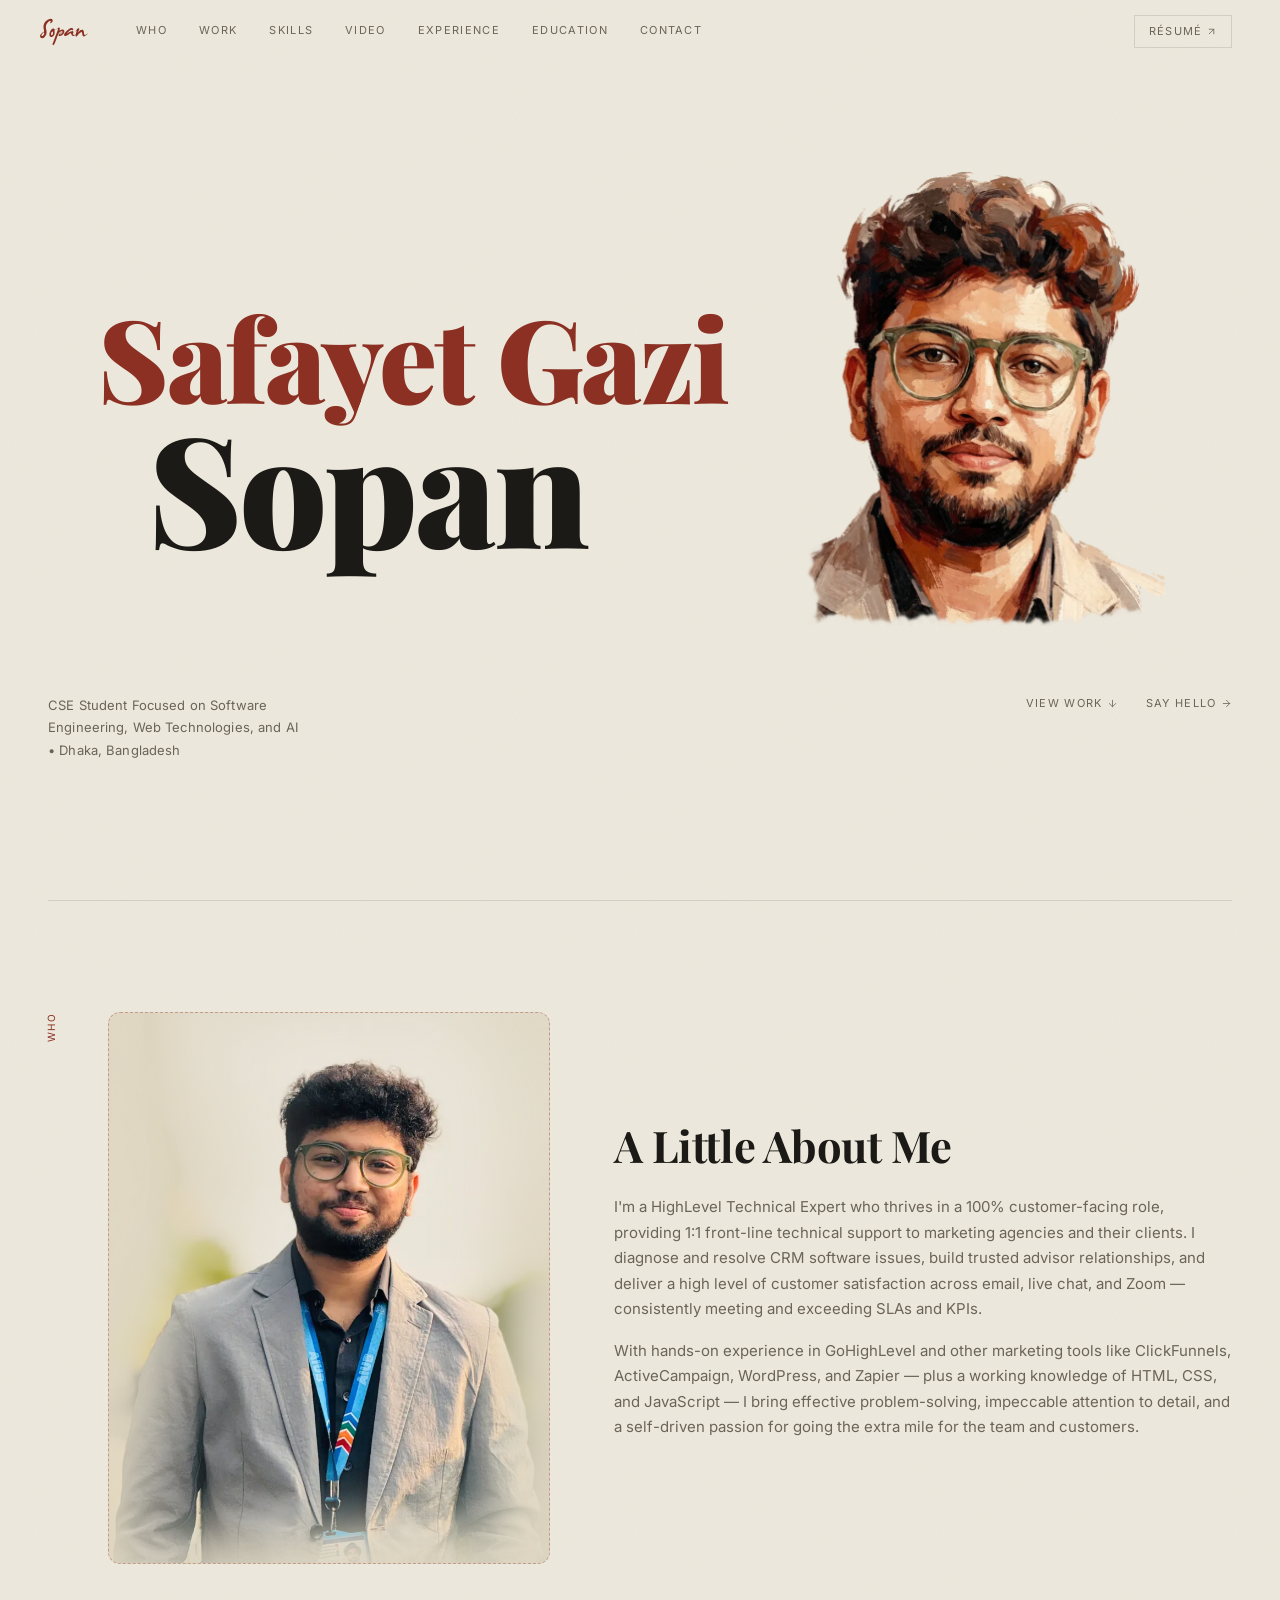
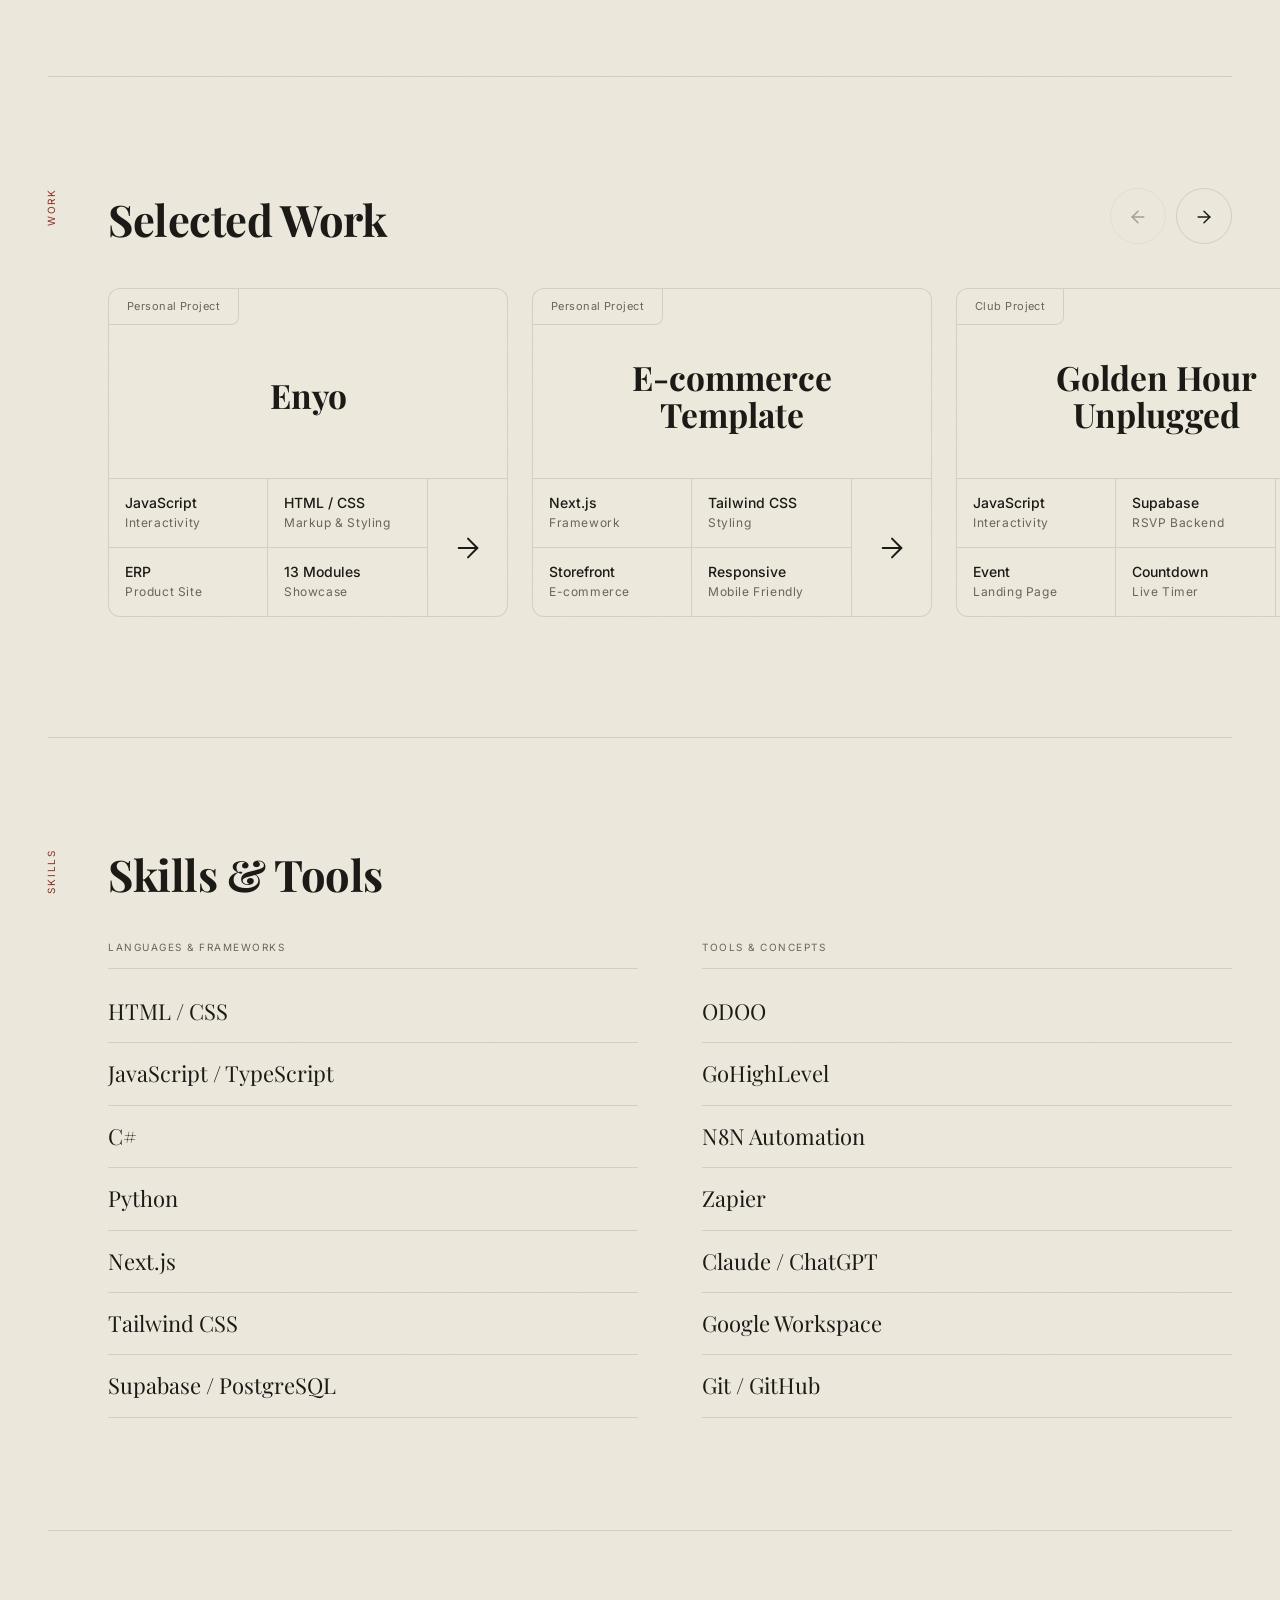
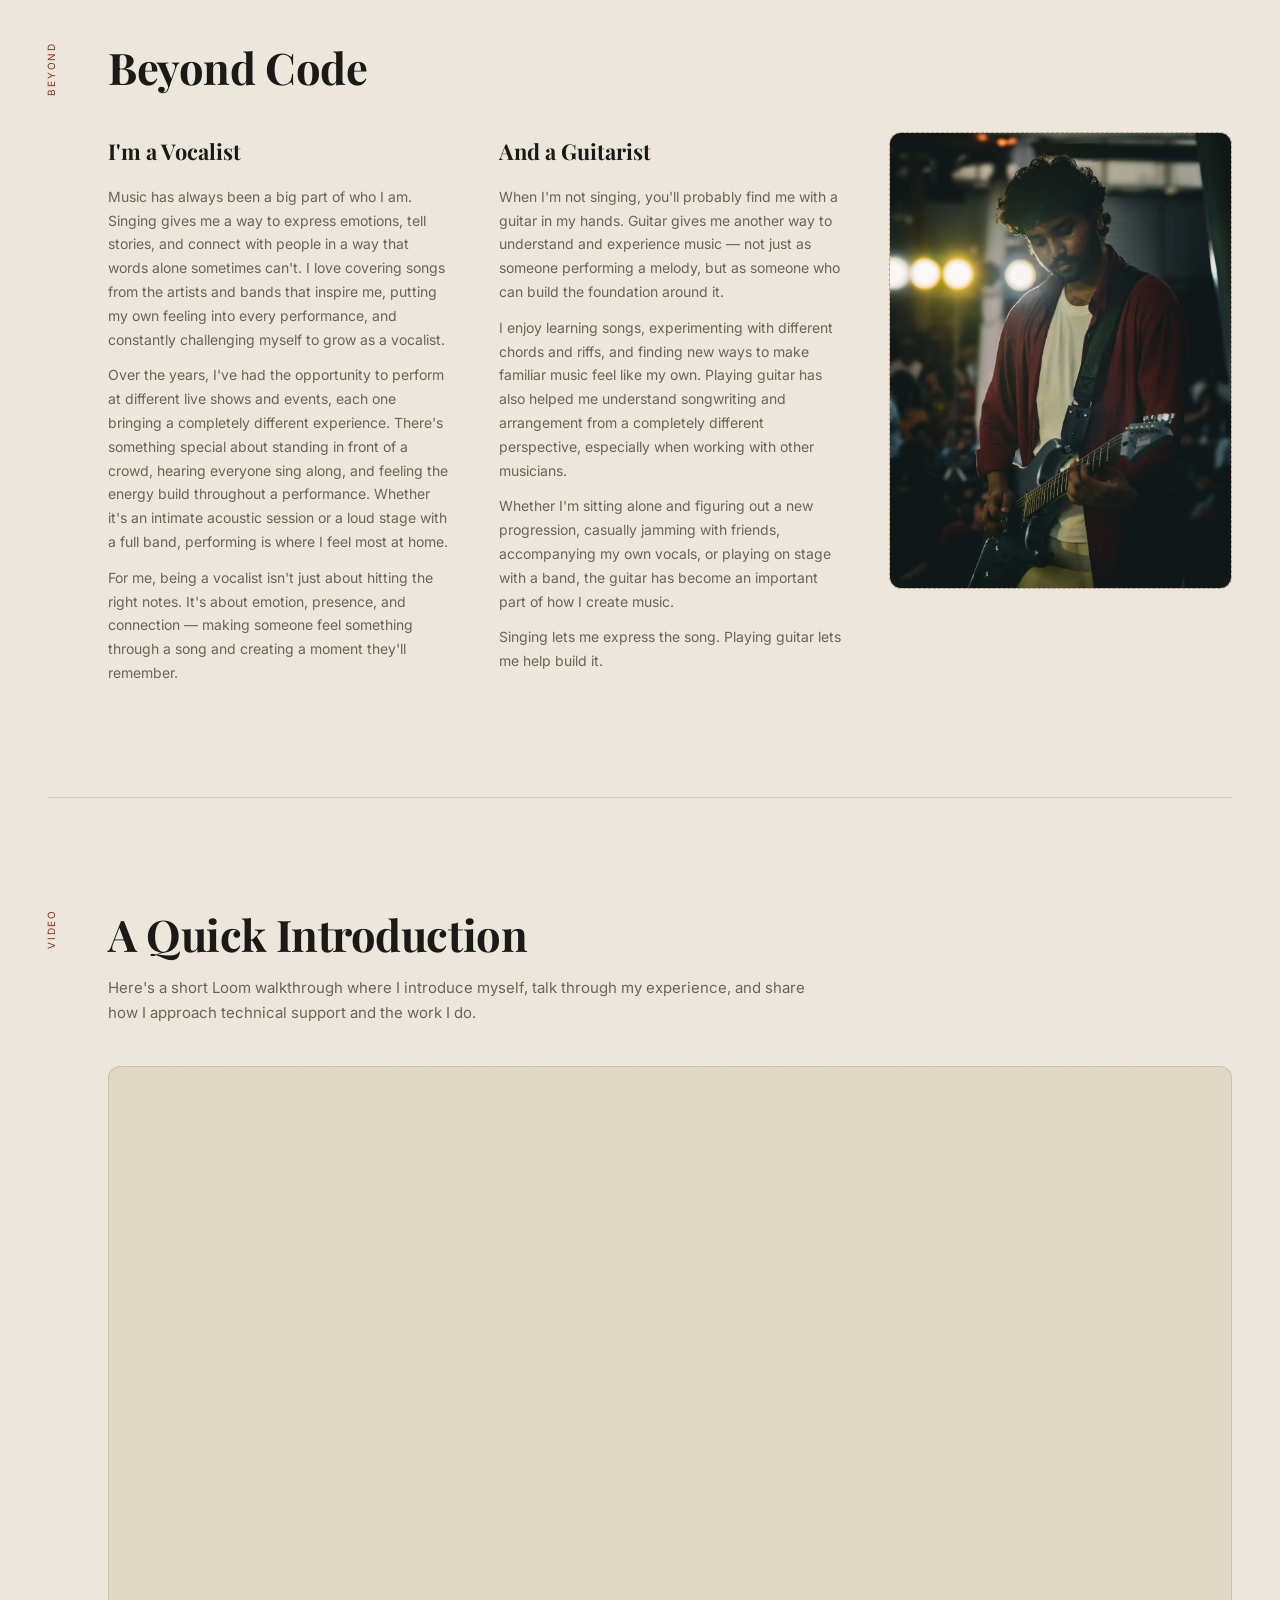
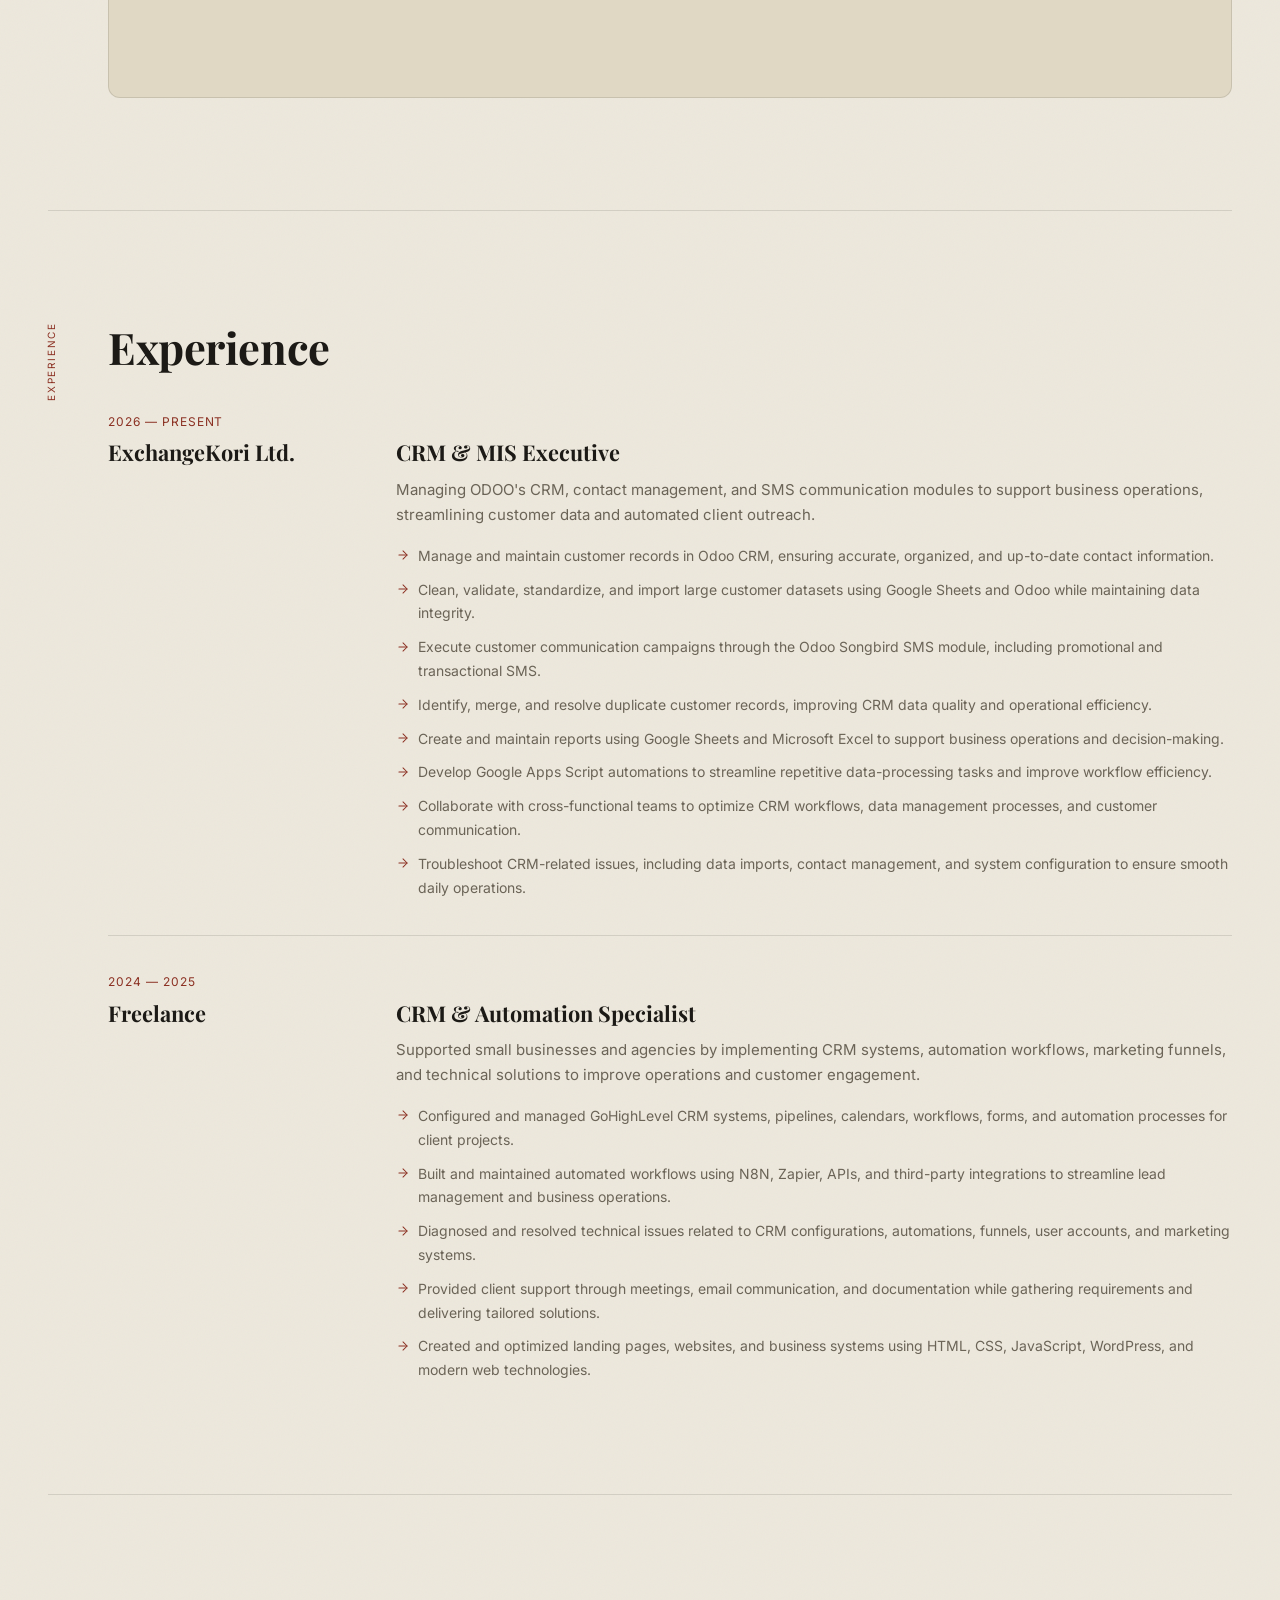
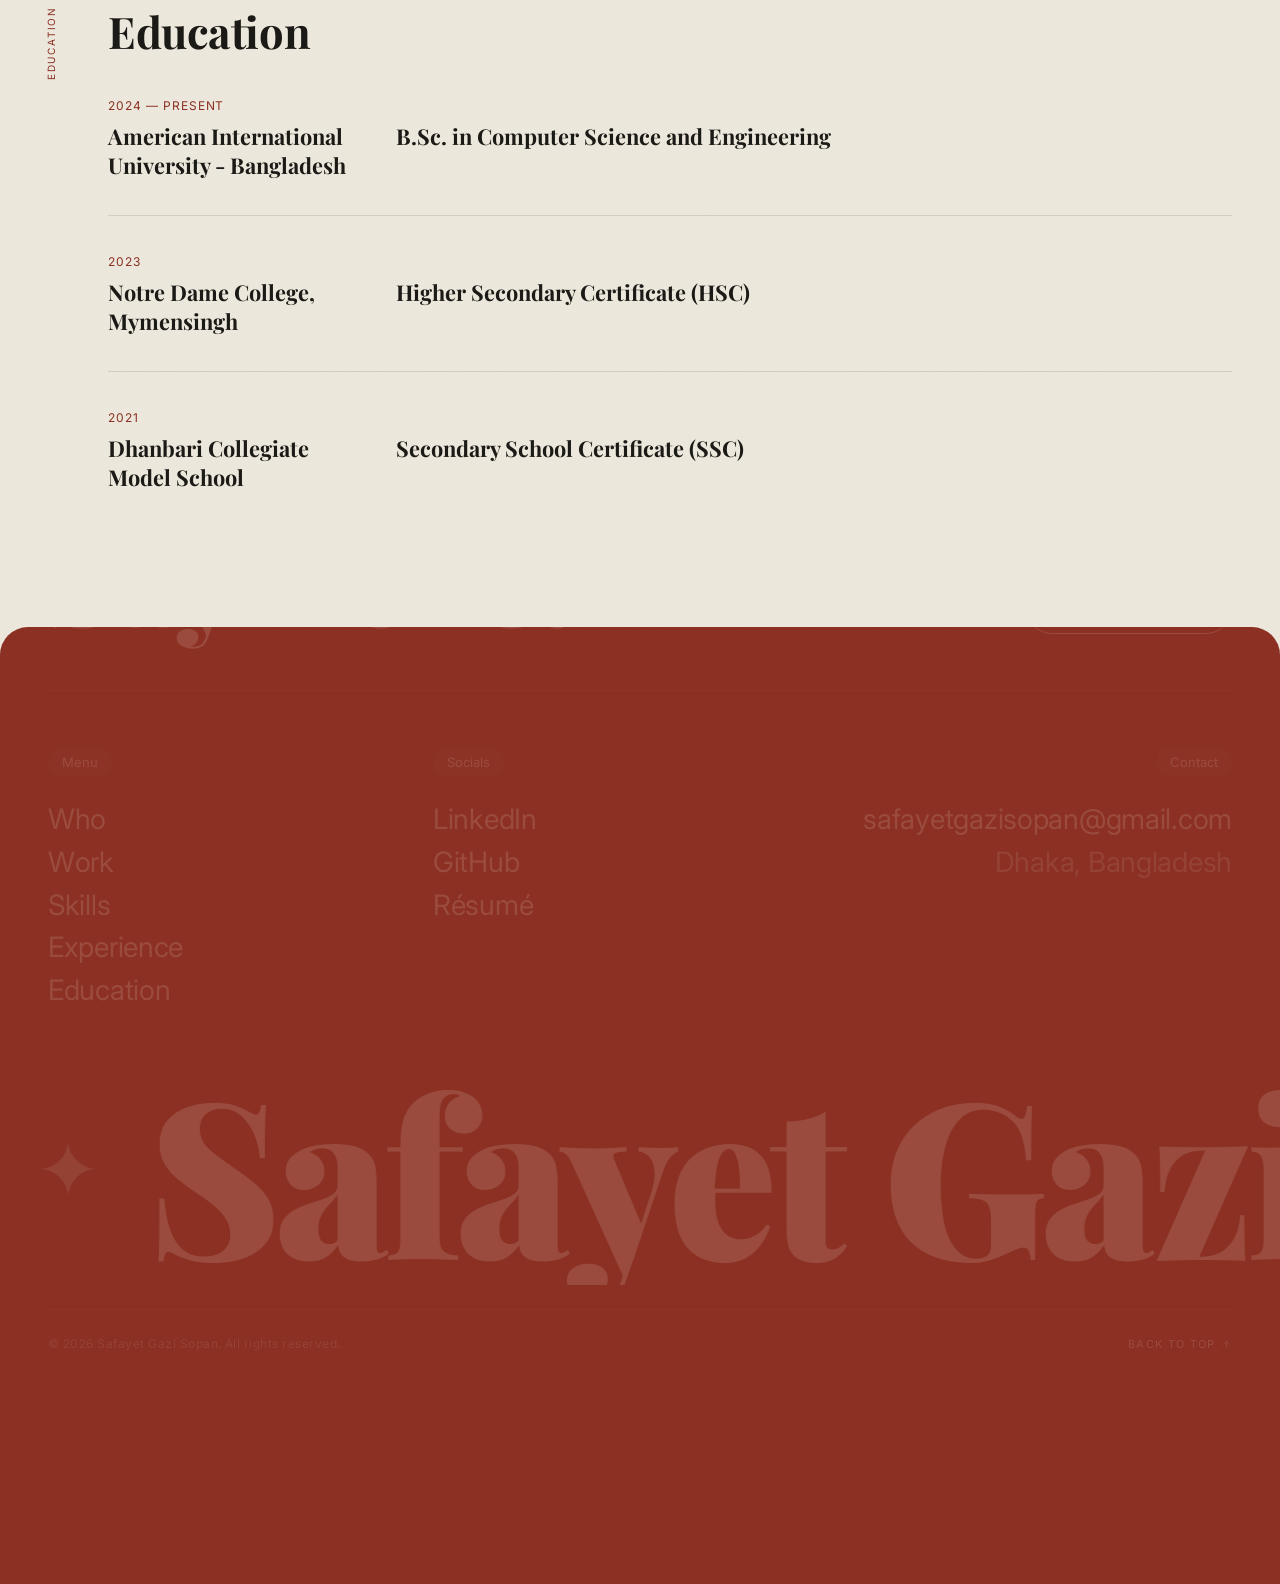
==== index.html @ d8970150 "Hide nav over the footer; replace arrow characters with icons - Slide the top nav away once the cont" ====
<!DOCTYPE html>
<html lang="en">
<head>
  <meta charset="UTF-8" />
  <meta name="viewport" content="width=device-width, initial-scale=1.0" />
  <title>Safayet Gazi Sopan — CSE Student Focused on Software Engineering, Web Technologies, and AI</title>
  <link rel="icon" type="image/svg+xml" href="./assets/sopanLogoTab.svg" />
  <link rel="preconnect" href="https://fonts.googleapis.com" />
  <link rel="preconnect" href="https://fonts.gstatic.com" crossorigin />
  <link href="https://fonts.googleapis.com/css2?family=Playfair+Display:ital,wght@0,400;0,700;0,900;1,400;1,700&family=Inter:wght@300;400;500&display=swap" rel="stylesheet" />
  <link rel="preload" as="image" href="./img/profileMain.webp" fetchpriority="high" />
  <link rel="stylesheet" href="./src/css/style.css" />
</head>
<body>

  <div class="loader" id="loader">
    <div class="loader__inner">
      <div class="loader__track">
        <div class="loader__bar" id="loaderBar"></div>
      </div>
    </div>
  </div>

  <canvas class="bg-fx" id="bgFx" aria-hidden="true"></canvas>

  <div class="cursor" aria-hidden="true">
    <div class="cursor__dot"></div>
    <div class="cursor__ring-wrapper">
      <div class="cursor__ring"></div>
    </div>
  </div>

  <!-- NAV -->
  <nav class="nav" id="nav">
    <a href="#hero" class="nav__logo"><img src="./assets/sopanLogo.svg" alt="Sopan — home"/></a>
    <div class="nav__links">
      <a href="#who" class="nav__link">Who</a>
      <a href="#work" class="nav__link">Work</a>
      <a href="#skills" class="nav__link">Skills</a>
      <a href="#video" class="nav__link">Video</a>
      <a href="#experience" class="nav__link">Experience</a>
      <a href="#education" class="nav__link">Education</a>
      <a href="#contact" class="nav__link">Contact</a>
    </div>
    <a href="./assets/safayetgazisopan-cv.pdf" target="_blank" rel="noopener" class="nav__resume">Résumé <svg class="icon" viewBox="0 0 24 24" fill="none" stroke="currentColor" stroke-width="1.75" stroke-linecap="round" stroke-linejoin="round" aria-hidden="true" focusable="false"><path d="M7 7h10v10"/><path d="M7 17 17 7"/></svg></a>
    <button class="nav__burger" id="burger" aria-label="Menu" aria-expanded="false" aria-controls="mobileMenu">
      <span></span><span></span>
    </button>
  </nav>

  <!-- MOBILE MENU -->
  <div class="mobile-menu" id="mobileMenu">
    <a href="#who" class="mobile-menu__link">Who</a>
    <a href="#work" class="mobile-menu__link">Work</a>
    <a href="#skills" class="mobile-menu__link">Skills</a>
    <a href="#video" class="mobile-menu__link">Video</a>
    <a href="#experience" class="mobile-menu__link">Experience</a>
    <a href="#education" class="mobile-menu__link">Education</a>
    <a href="#contact" class="mobile-menu__link">Contact</a>
    <a href="./assets/safayetgazisopan-cv.pdf" target="_blank" rel="noopener" class="mobile-menu__link mobile-menu__link--small">Résumé <svg class="icon" viewBox="0 0 24 24" fill="none" stroke="currentColor" stroke-width="1.75" stroke-linecap="round" stroke-linejoin="round" aria-hidden="true" focusable="false"><path d="M7 7h10v10"/><path d="M7 17 17 7"/></svg></a>
  </div>

<main id="siteContent">

  <!-- HERO -->
  <div class="hero-scroll-space" id="hero">
    <div class="hero-wrapper" id="heroWrapper">

      <!-- First name row — sits above image -->
      <div class="hero__name-row hero__name-row--top">
        <span class="hero__first hero-hover" id="heroFirst">Safayet Gazi</span>
      </div>

      <!-- Portrait frame — between the two name rows -->
      <div class="hero__photo" id="heroPhoto">
        <div class="hero__photo-frame">
          <img src="./img/profileMain.webp" alt="Safayet Gazi Sopan" width="720" height="926" fetchpriority="high" />
        </div>
      </div>

      <!-- Last name row — sits below image, overlaps bottom -->
      <div class="hero__name-row hero__name-row--bottom">
        <span class="hero__last hero-hover hero-scramble" id="heroLast">Sopan</span>
      </div>

      <!-- Subtitle + CTAs -->
      <div class="hero__meta">
        <p class="hero__sub">CSE Student Focused on Software Engineering, Web Technologies, and AI<br>• Dhaka, Bangladesh</p>
        <div class="hero__ctas">
          <a href="#work" class="hero__cta">View Work <svg class="icon" viewBox="0 0 24 24" fill="none" stroke="currentColor" stroke-width="1.75" stroke-linecap="round" stroke-linejoin="round" aria-hidden="true" focusable="false"><path d="M12 5v14"/><path d="m19 12-7 7-7-7"/></svg></a>
          <a href="#contact" class="hero__cta">Say Hello <svg class="icon" viewBox="0 0 24 24" fill="none" stroke="currentColor" stroke-width="1.75" stroke-linecap="round" stroke-linejoin="round" aria-hidden="true" focusable="false"><path d="M5 12h14"/><path d="m12 5 7 7-7 7"/></svg></a>
        </div>
      </div>

    </div>
  </div>

  <!-- WHO / ABOUT -->
  <section class="section" id="who">
    <div class="section__label">WHO</div>
    <div class="section__body">
      <div class="who__grid">
        <div class="who__photo animate-target" data-delay="0">
          <img src="./img/profile.webp" alt="Safayet Gazi Sopan" width="800" height="1067" loading="lazy" decoding="async">
        </div>
        <div class="who__text animate-target" data-delay="1">
          <h2 class="section__title">A Little About Me</h2>
          <p>I'm a HighLevel Technical Expert who thrives in a 100% customer-facing role, providing 1:1 front-line technical support to marketing agencies and their clients. I diagnose and resolve CRM software issues, build trusted advisor relationships, and deliver a high level of customer satisfaction across email, live chat, and Zoom — consistently meeting and exceeding SLAs and KPIs.</p>
          <p>With hands-on experience in GoHighLevel and other marketing tools like ClickFunnels, ActiveCampaign, WordPress, and Zapier — plus a working knowledge of HTML, CSS, and JavaScript — I bring effective problem-solving, impeccable attention to detail, and a self-driven passion for going the extra mile for the team and customers.</p>
        </div>
      </div>
    </div>
  </section>

  <!-- WORK -->
  <section class="section" id="work">
    <div class="section__label">WORK</div>
    <div class="section__body">
      <div class="work-header">
        <h2 class="section__title">Selected Work</h2>
        <div class="work-nav">
          <button id="workPrev" aria-label="Previous project"><svg class="icon" viewBox="0 0 24 24" fill="none" stroke="currentColor" stroke-width="1.75" stroke-linecap="round" stroke-linejoin="round" aria-hidden="true" focusable="false"><path d="m12 19-7-7 7-7"/><path d="M19 12H5"/></svg></button>
          <button id="workNext" aria-label="Next project"><svg class="icon" viewBox="0 0 24 24" fill="none" stroke="currentColor" stroke-width="1.75" stroke-linecap="round" stroke-linejoin="round" aria-hidden="true" focusable="false"><path d="M5 12h14"/><path d="m12 5 7 7-7 7"/></svg></button>
        </div>
      </div>
      <div class="work-grid">

        <!-- CARD 1 -->
        <a href="https://enyo-systems.vercel.app/" target="_blank" rel="noopener" class="work-card">
          <div class="work-card__tag">Personal Project</div>
          <div class="work-card__image">
            <h3>Enyo</h3>
          </div>
          <div class="work-card__stats">
            <div class="work-stat">
              <h5>JavaScript</h5>
              <span>Interactivity</span>
            </div>
            <div class="work-stat">
              <h5>HTML / CSS</h5>
              <span>Markup &amp; Styling</span>
            </div>
            <div class="work-stat">
              <h5>ERP</h5>
              <span>Product Site</span>
            </div>
            <div class="work-stat">
              <h5>13 Modules</h5>
              <span>Showcase</span>
            </div>
          </div>
          <div class="work-card__arrow"><svg class="icon" viewBox="0 0 24 24" fill="none" stroke="currentColor" stroke-width="1.75" stroke-linecap="round" stroke-linejoin="round" aria-hidden="true" focusable="false"><path d="M5 12h14"/><path d="m12 5 7 7-7 7"/></svg></div>
        </a>

        <!-- CARD 2 -->
        <a href="https://ecommerce-template-lilac.vercel.app/" target="_blank" rel="noopener" class="work-card">
          <div class="work-card__tag">Personal Project</div>
          <div class="work-card__image">
            <h3>E-commerce Template</h3>
          </div>
          <div class="work-card__stats">
            <div class="work-stat">
              <h5>Next.js</h5>
              <span>Framework</span>
            </div>
            <div class="work-stat">
              <h5>Tailwind CSS</h5>
              <span>Styling</span>
            </div>
            <div class="work-stat">
              <h5>Storefront</h5>
              <span>E-commerce</span>
            </div>
            <div class="work-stat">
              <h5>Responsive</h5>
              <span>Mobile Friendly</span>
            </div>
          </div>
          <div class="work-card__arrow"><svg class="icon" viewBox="0 0 24 24" fill="none" stroke="currentColor" stroke-width="1.75" stroke-linecap="round" stroke-linejoin="round" aria-hidden="true" focusable="false"><path d="M5 12h14"/><path d="m12 5 7 7-7 7"/></svg></div>
        </a>

        <!-- CARD 3 -->
        <a href="https://apac-goldenhour-unplugged.vercel.app/" target="_blank" rel="noopener" class="work-card">
          <div class="work-card__tag">Club Project</div>
          <div class="work-card__image">
            <h3>Golden Hour Unplugged</h3>
          </div>
          <div class="work-card__stats">
            <div class="work-stat">
              <h5>JavaScript</h5>
              <span>Interactivity</span>
            </div>
            <div class="work-stat">
              <h5>Supabase</h5>
              <span>RSVP Backend</span>
            </div>
            <div class="work-stat">
              <h5>Event</h5>
              <span>Landing Page</span>
            </div>
            <div class="work-stat">
              <h5>Countdown</h5>
              <span>Live Timer</span>
            </div>
          </div>
          <div class="work-card__arrow"><svg class="icon" viewBox="0 0 24 24" fill="none" stroke="currentColor" stroke-width="1.75" stroke-linecap="round" stroke-linejoin="round" aria-hidden="true" focusable="false"><path d="M5 12h14"/><path d="m12 5 7 7-7 7"/></svg></div>
        </a>

        <!-- CARD 4 -->
        <a href="https://typegarden-display-xmev.vercel.app/" target="_blank" rel="noopener" class="work-card">
          <div class="work-card__tag">Fun Project</div>
          <div class="work-card__image">
            <h3>Type Garden</h3>
          </div>
          <div class="work-card__stats">
            <div class="work-stat">
              <h5>Canvas</h5>
              <span>Rendering</span>
            </div>
            <div class="work-stat">
              <h5>JavaScript</h5>
              <span>Interactivity</span>
            </div>
            <div class="work-stat">
              <h5>Generative</h5>
              <span>Typography</span>
            </div>
            <div class="work-stat">
              <h5>PNG / SVG</h5>
              <span>Export</span>
            </div>
          </div>
          <div class="work-card__arrow"><svg class="icon" viewBox="0 0 24 24" fill="none" stroke="currentColor" stroke-width="1.75" stroke-linecap="round" stroke-linejoin="round" aria-hidden="true" focusable="false"><path d="M5 12h14"/><path d="m12 5 7 7-7 7"/></svg></div>
        </a>

        <!-- CARD 5 -->
        <a href="https://github.com/Safayet-Sopan/ShelfWise" target="_blank" rel="noopener" class="work-card">
          <div class="work-card__tag">Academic Project</div>
          <div class="work-card__image">
            <h3>Shelf Wise</h3>
          </div>
          <div class="work-card__stats">
            <div class="work-stat">
              <h5>Java</h5>
              <span>Language</span>
            </div>
            <div class="work-stat">
              <h5>Swing, Figma</h5>
              <span>GUI</span>
            </div>
            <div class="work-stat">
              <h5>CRUD</h5>
              <span>Features</span>
            </div>
            <div class="work-stat">
              <h5>OOP</h5>
              <span>Concept</span>
            </div>
          </div>
          <div class="work-card__arrow"><svg class="icon" viewBox="0 0 24 24" fill="none" stroke="currentColor" stroke-width="1.75" stroke-linecap="round" stroke-linejoin="round" aria-hidden="true" focusable="false"><path d="M5 12h14"/><path d="m12 5 7 7-7 7"/></svg></div>
        </a>

        <!-- CARD 6 -->
        <a href="https://github.com/abidsejan/BookMyChef.git" target="_blank" rel="noopener" class="work-card">
          <div class="work-card__tag">Academic Project</div>
          <div class="work-card__image">
            <h3>Book My Chef</h3>
          </div>
          <div class="work-card__stats">
            <div class="work-stat">
              <h5>C#</h5>
              <span>Language</span>
            </div>
            <div class="work-stat">
              <h5>UI</h5>
              <span>Design</span>
            </div>
            <div class="work-stat">
              <h5>Booking</h5>
              <span>System</span>
            </div>
            <div class="work-stat">
              <h5>Figma</h5>
              <span>Prototype</span>
            </div>
          </div>
          <div class="work-card__arrow"><svg class="icon" viewBox="0 0 24 24" fill="none" stroke="currentColor" stroke-width="1.75" stroke-linecap="round" stroke-linejoin="round" aria-hidden="true" focusable="false"><path d="M5 12h14"/><path d="m12 5 7 7-7 7"/></svg></div>
        </a>

        <!-- CARD 7 -->
        <a href="https://github.com/Safayet-Sopan/safayetgazisopan-portfolio" target="_blank" rel="noopener" class="work-card">
          <div class="work-card__tag">Personal Project</div>
          <div class="work-card__image">
            <h3>Personal Portfolio</h3>
          </div>
          <div class="work-card__stats">
            <div class="work-stat">
              <h5>HTML / CSS</h5>
              <span>Markup &amp; Styling</span>
            </div>
            <div class="work-stat">
              <h5>JavaScript</h5>
              <span>Interactivity</span>
            </div>
            <div class="work-stat">
              <h5>Canvas</h5>
              <span>Motion</span>
            </div>
            <div class="work-stat">
              <h5>Responsive</h5>
              <span>Mobile Friendly</span>
            </div>
          </div>
          <div class="work-card__arrow"><svg class="icon" viewBox="0 0 24 24" fill="none" stroke="currentColor" stroke-width="1.75" stroke-linecap="round" stroke-linejoin="round" aria-hidden="true" focusable="false"><path d="M5 12h14"/><path d="m12 5 7 7-7 7"/></svg></div>
        </a>

      </div>
    </div>
  </section>

  <!-- SKILLS -->
  <section class="section" id="skills">
    <div class="section__label">SKILLS</div>
    <div class="section__body">
      <h2 class="section__title animate-target" data-delay="0">Skills &amp; Tools</h2>
      <div class="skills__grid">
        <div class="skills__col animate-target" data-delay="0">
          <h4 class="skills__colhead">Languages &amp; Frameworks</h4>
          <ul class="skills__list">
            <li class="skill-item" data-title="HTML / CSS" data-desc="Used for structuring and styling web pages, creating responsive layouts, and implementing visual design.">HTML / CSS</li>
            <li class="skill-item" data-title="JavaScript / TypeScript" data-desc="Used for modern web applications, interactive interfaces, and full-stack development.">JavaScript / TypeScript</li>
            <li class="skill-item" data-title="C#" data-desc="Used for systems programming, performance-critical applications, and enterprise software development.">C#</li>
            <li class="skill-item" data-title="Python" data-desc="Used for backend development, automation, scripting, APIs, and data processing.">Python</li>
            <li class="skill-item" data-title="Next.js" data-desc="React framework for server-side rendering, static site generation, and routing.">Next.js</li>
            <li class="skill-item" data-title="Tailwind CSS" data-desc="Utility-first CSS framework for rapid UI development and responsive design.">Tailwind CSS</li>
            <li class="skill-item" data-title="Supabase / PostgreSQL" data-desc="Backend-as-a-service on PostgreSQL for databases, authentication, and storing form submissions.">Supabase / PostgreSQL</li>
          </ul>
        </div>
        <div class="skills__col animate-target" data-delay="1">
          <h4 class="skills__colhead">Tools &amp; Concepts</h4>
          <ul class="skills__list">
            <li class="skill-item" data-title="ODOO" data-desc="Manage CRM pipelines, contact records, and automated SMS communication workflows within ODOO to support business operations and customer engagement.">ODOO</li>
            <li class="skill-item" data-title="GoHighLevel" data-desc="Configure CRM systems, sales pipelines, marketing automation, workflows, funnels, calendars, and client communication processes.">GoHighLevel</li>
            <li class="skill-item" data-title="N8N Automation" data-desc="Build workflow automations connecting CRMs, APIs, databases, email platforms, forms, and third-party business tools.">N8N Automation</li>
            <li class="skill-item" data-title="Zapier" data-desc="Create no-code automations that streamline lead management, customer communication, and operational workflows.">Zapier</li>
            <li class="skill-item" data-title="Claude / ChatGPT" data-desc="Leverage AI tools for troubleshooting, documentation, workflow planning, customer support, and productivity enhancement.">Claude / ChatGPT</li>
            <li class="skill-item" data-title="Google Workspace" data-desc="Collaborate using Gmail, Calendar, Docs, Sheets, and Drive for communication, documentation, and team productivity.">Google Workspace</li>
            <li class="skill-item" data-title="Git / GitHub" data-desc="Track code changes, manage repositories, collaborate on projects, and maintain version-controlled workflows.">Git / GitHub</li>
          </ul>
        </div>
      </div>
    </div>
  </section>

  <!-- BEYOND CODE -->
  <section class="section" id="beyond">
    <div class="section__label">BEYOND</div>
    <div class="section__body">
      <h2 class="section__title animate-target" data-delay="0">Beyond Code</h2>
      <div class="beyond__grid">
        <div class="beyond__item animate-target" data-delay="0">
          <h4 class="beyond__head">I'm a Vocalist</h4>
          <p>Music has always been a big part of who I am. Singing gives me a way to express emotions, tell stories, and connect with people in a way that words alone sometimes can't. I love covering songs from the artists and bands that inspire me, putting my own feeling into every performance, and constantly challenging myself to grow as a vocalist.</p>
          <p>Over the years, I've had the opportunity to perform at different live shows and events, each one bringing a completely different experience. There's something special about standing in front of a crowd, hearing everyone sing along, and feeling the energy build throughout a performance. Whether it's an intimate acoustic session or a loud stage with a full band, performing is where I feel most at home.</p>
          <p>For me, being a vocalist isn't just about hitting the right notes. It's about emotion, presence, and connection — making someone feel something through a song and creating a moment they'll remember.</p>
        </div>
        <div class="beyond__item animate-target" data-delay="1">
          <h4 class="beyond__head">And a Guitarist</h4>
          <p>When I'm not singing, you'll probably find me with a guitar in my hands. Guitar gives me another way to understand and experience music — not just as someone performing a melody, but as someone who can build the foundation around it.</p>
          <p>I enjoy learning songs, experimenting with different chords and riffs, and finding new ways to make familiar music feel like my own. Playing guitar has also helped me understand songwriting and arrangement from a completely different perspective, especially when working with other musicians.</p>
          <p>Whether I'm sitting alone and figuring out a new progression, casually jamming with friends, accompanying my own vocals, or playing on stage with a band, the guitar has become an important part of how I create music.</p>
          <p>Singing lets me express the song. Playing guitar lets me help build it.</p>
        </div>
        <div class="beyond__item beyond__item--photo animate-target" data-delay="2">
          <div class="beyond__photo">
            <img src="./img/beyond-photo.webp" alt="Safayet Gazi Sopan performing" width="1000" height="1500" loading="lazy" decoding="async">
          </div>
        </div>
      </div>
    </div>
  </section>

  <!-- VIDEO -->
  <section class="section" id="video">
    <div class="section__label">VIDEO</div>
    <div class="section__body">
      <div class="video__intro animate-target" data-delay="0">
        <h2 class="section__title">A Quick Introduction</h2>
        <p>Here's a short Loom walkthrough where I introduce myself, talk through my experience, and share how I approach technical support and the work I do.</p>
      </div>
      <div class="video__embed animate-target" data-delay="1">
        <iframe src="https://www.loom.com/embed/230f103f05954c92a226450114f03ce6" title="Loom introduction video" frameborder="0" allowfullscreen loading="lazy"></iframe>
      </div>
    </div>
  </section>

  <!-- EXPERIENCE -->
  <section class="section" id="experience">
    <div class="section__label">EXPERIENCE</div>
    <div class="section__body">
      <h2 class="section__title animate-target" data-delay="0">Experience</h2>
      <div class="timeline">

        <div class="exp-item animate-target" data-delay="0">
          <div class="exp-item__meta">
            <span class="exp-item__date">2026 — Present</span>
            <span class="exp-item__company">ExchangeKori Ltd.</span>
          </div>
          <div class="exp-item__body">
            <h3 class="exp-item__role">CRM &amp; MIS Executive</h3>
            <p class="exp-item__summary">Managing ODOO's CRM, contact management, and SMS communication modules to support business operations, streamlining customer data and automated client outreach.</p>
            <ul class="exp-item__points">
              <li>Manage and maintain customer records in Odoo CRM, ensuring accurate, organized, and up-to-date contact information.</li>
              <li>Clean, validate, standardize, and import large customer datasets using Google Sheets and Odoo while maintaining data integrity.</li>
              <li>Execute customer communication campaigns through the Odoo Songbird SMS module, including promotional and transactional SMS.</li>
              <li>Identify, merge, and resolve duplicate customer records, improving CRM data quality and operational efficiency.</li>
              <li>Create and maintain reports using Google Sheets and Microsoft Excel to support business operations and decision-making.</li>
              <li>Develop Google Apps Script automations to streamline repetitive data-processing tasks and improve workflow efficiency.</li>
              <li>Collaborate with cross-functional teams to optimize CRM workflows, data management processes, and customer communication.</li>
              <li>Troubleshoot CRM-related issues, including data imports, contact management, and system configuration to ensure smooth daily operations.</li>
            </ul>
          </div>
        </div>

        <div class="exp-item animate-target" data-delay="1">
          <div class="exp-item__meta">
            <span class="exp-item__date">2024 — 2025</span>
            <span class="exp-item__company">Freelance</span>
          </div>
          <div class="exp-item__body">
            <h3 class="exp-item__role">CRM &amp; Automation Specialist</h3>
            <p class="exp-item__summary">Supported small businesses and agencies by implementing CRM systems, automation workflows, marketing funnels, and technical solutions to improve operations and customer engagement.</p>
            <ul class="exp-item__points">
              <li>Configured and managed GoHighLevel CRM systems, pipelines, calendars, workflows, forms, and automation processes for client projects.</li>
              <li>Built and maintained automated workflows using N8N, Zapier, APIs, and third-party integrations to streamline lead management and business operations.</li>
              <li>Diagnosed and resolved technical issues related to CRM configurations, automations, funnels, user accounts, and marketing systems.</li>
              <li>Provided client support through meetings, email communication, and documentation while gathering requirements and delivering tailored solutions.</li>
              <li>Created and optimized landing pages, websites, and business systems using HTML, CSS, JavaScript, WordPress, and modern web technologies.</li>
            </ul>
          </div>
        </div>

      </div>
    </div>
  </section>

  <!-- EDUCATION -->
  <section class="section" id="education">
    <div class="section__label">EDUCATION</div>
    <div class="section__body">
      <h2 class="section__title animate-target" data-delay="0">Education</h2>
      <div class="timeline">

        <div class="exp-item animate-target" data-delay="0">
          <div class="exp-item__meta">
            <span class="exp-item__date">2024 — Present</span>
            <span class="exp-item__company">American International University - Bangladesh</span>
          </div>
          <div class="exp-item__body">
            <h3 class="exp-item__role">B.Sc. in Computer Science and Engineering</h3>
          </div>
        </div>

        <div class="exp-item animate-target" data-delay="1">
          <div class="exp-item__meta">
            <span class="exp-item__date">2023</span>
            <span class="exp-item__company">Notre Dame College, Mymensingh</span>
          </div>
          <div class="exp-item__body">
            <h3 class="exp-item__role">Higher Secondary Certificate (HSC)</h3>
          </div>
        </div>

        <div class="exp-item animate-target" data-delay="2">
          <div class="exp-item__meta">
            <span class="exp-item__date">2021</span>
            <span class="exp-item__company">Dhanbari Collegiate Model School</span>
          </div>
          <div class="exp-item__body">
            <h3 class="exp-item__role">Secondary School Certificate (SSC)</h3>
          </div>
        </div>

      </div>
    </div>
  </section>

</main>

  <!-- CONTACT / FOOTER -->
  <footer class="footer" id="contact">
    <div class="footer__inner" id="footerInner">

      <div class="footer__top">
        <h2 class="footer__heading" id="contactHeading">Say Hello.</h2>
        <button class="footer__cta" id="emailTrigger" type="button">
          Send a message <span class="footer__cta-arrow"><svg class="icon" viewBox="0 0 24 24" fill="none" stroke="currentColor" stroke-width="1.75" stroke-linecap="round" stroke-linejoin="round" aria-hidden="true" focusable="false"><path d="M7 7h10v10"/><path d="M7 17 17 7"/></svg></span>
        </button>
      </div>

      <div class="footer__cols">
        <div class="footer__col">
          <div class="footer__tag"><span class="footer__pill">Menu</span></div>
          <ul class="footer__links">
            <li><a href="#who" class="footer__link roll">Who</a></li>
            <li><a href="#work" class="footer__link roll">Work</a></li>
            <li><a href="#skills" class="footer__link roll">Skills</a></li>
            <li><a href="#experience" class="footer__link roll">Experience</a></li>
            <li><a href="#education" class="footer__link roll">Education</a></li>
          </ul>
        </div>

        <div class="footer__col">
          <div class="footer__tag"><span class="footer__pill">Socials</span></div>
          <ul class="footer__links">
            <li><a href="https://www.linkedin.com/in/safayet-gazi-sopan/?skipRedirect=true" target="_blank" rel="noopener" class="footer__link roll">LinkedIn</a></li>
            <li><a href="https://github.com/Safayet-Sopan" target="_blank" rel="noopener" class="footer__link roll">GitHub</a></li>
            <li><a href="./assets/safayetgazisopan-cv.pdf" target="_blank" rel="noopener" class="footer__link roll">Résumé</a></li>
          </ul>
        </div>

        <div class="footer__col footer__col--end">
          <div class="footer__tag"><span class="footer__pill">Contact</span></div>
          <ul class="footer__links">
            <li><a href="mailto:safayetgazisopan@gmail.com" class="footer__link footer__link--email roll">safayetgazisopan@gmail.com</a></li>
            <li><span class="footer__link footer__link--static">Dhaka, Bangladesh</span></li>
          </ul>
        </div>
      </div>

      <div class="marquee" id="marquee" aria-hidden="true">
        <div class="marquee__track" id="marqueeTrack">
          <div class="marquee__group">
            <span>Safayet Gazi Sopan</span><span class="marquee__star">✦</span>
            <span>Safayet Gazi Sopan</span><span class="marquee__star">✦</span>
          </div>
          <div class="marquee__group">
            <span>Safayet Gazi Sopan</span><span class="marquee__star">✦</span>
            <span>Safayet Gazi Sopan</span><span class="marquee__star">✦</span>
          </div>
        </div>
      </div>

      <div class="footer__bar">
        <p>&copy; 2026 Safayet Gazi Sopan. All rights reserved.</p>
        <a href="#hero" class="footer__top-link roll-host"><span class="roll">Back to top</span> <svg class="icon" viewBox="0 0 24 24" fill="none" stroke="currentColor" stroke-width="1.75" stroke-linecap="round" stroke-linejoin="round" aria-hidden="true" focusable="false"><path d="m5 12 7-7 7 7"/><path d="M12 19V5"/></svg></a>
      </div>

    </div>
  </footer>

  <!-- Email modal -->
  <div id="contactModal" class="contact-modal" aria-hidden="true">
    <div class="contact-modal__overlay"></div>
    <div class="contact-modal__content" role="dialog" aria-modal="true" aria-labelledby="contactModalTitle">
      <button class="contact-modal__close" id="contactModalClose" aria-label="Close modal"><svg class="icon" viewBox="0 0 24 24" fill="none" stroke="currentColor" stroke-width="1.75" stroke-linecap="round" stroke-linejoin="round" aria-hidden="true" focusable="false"><path d="M18 6 6 18"/><path d="m6 6 12 12"/></svg></button>
      <h2 id="contactModalTitle" class="contact-modal__title">Send a Message</h2>
      <form id="contactForm" class="contact-modal__form">
        <label for="contactSubject" class="contact-modal__label">Subject</label>
        <input type="text" id="contactSubject" name="subject" class="contact-modal__input" placeholder="Project Inquiry" required />
        <label for="contactMessage" class="contact-modal__label">Message</label>
        <textarea id="contactMessage" name="message" class="contact-modal__textarea" placeholder="Tell me about your project..." rows="5" required></textarea>
        <button type="submit" class="contact-modal__send">Send</button>
      </form>
    </div>
  </div>

  <div class="skill-tooltip" aria-hidden="true">
    <span class="skill-tooltip__eyebrow"></span>
    <h5 class="skill-tooltip__title"></h5>
    <p class="skill-tooltip__desc"></p>
  </div>

<script src="./src/js/script.js"></script>
</body>
</html>
---- src/css/style.css ----
/* ============================================================
   TOKENS
   ============================================================ */
:root {
  --bg: #EDE8DC;
  --bg-warm: #E8E0CE;
  --surface: #E0D8C4;
  --ink: #1C1A16;
  --ink-muted: #6B6457;
  --accent: #8B3022;
  --accent-dim: rgba(139, 48, 34, 0.18);
  --rule: rgba(28, 26, 22, 0.12);

  --font-display: 'Playfair Display', serif;
  --font-body: 'Inter', sans-serif;
  --contact-heading-font: "Playfair Display", serif;

  --ease-out: cubic-bezier(0.16, 1, 0.3, 1);
  --ease-in-out: cubic-bezier(0.65, 0, 0.35, 1);

  /* layout — every section, the nav and the hero share these */
  --max-w: 1280px;
  --pad-x: 48px;      /* page gutter */
  --pad-y: 112px;     /* section top/bottom */
  --label-w: 12px;    /* vertical section label column */
  --col-gap: 48px;    /* label → content gap */
  --nav-h: 64px;

  /* Lucide arrow icons, used as CSS masks so they take the text colour */
  --icon-arrow-right: url("data:image/svg+xml,%3Csvg xmlns='http://www.w3.org/2000/svg' viewBox='0 0 24 24' fill='none' stroke='black' stroke-width='1.75' stroke-linecap='round' stroke-linejoin='round'%3E%3Cpath d='M5 12h14'/%3E%3Cpath d='m12 5 7 7-7 7'/%3E%3C/svg%3E");
  --icon-arrow-up-right: url("data:image/svg+xml,%3Csvg xmlns='http://www.w3.org/2000/svg' viewBox='0 0 24 24' fill='none' stroke='black' stroke-width='1.75' stroke-linecap='round' stroke-linejoin='round'%3E%3Cpath d='M7 7h10v10'/%3E%3Cpath d='M7 17 17 7'/%3E%3C/svg%3E");
}

html {
  scroll-behavior: smooth;
  scroll-padding-top: var(--nav-h);
  -webkit-text-size-adjust: 100%;
}

/* ============================================================
   CUSTOM CURSOR — only for real mouse pointers
   ============================================================ */
.cursor {
  display: none;
}

@media (hover: hover) and (pointer: fine) {
  html,
  body,
  *,
  *::before,
  *::after {
    cursor: none !important;
  }

  .cursor {
    display: block;
    position: fixed;
    top: 0;
    left: 0;
    width: 30px;
    height: 30px;
    pointer-events: none;
    z-index: 100000;
    opacity: 0;
    transition: opacity 0.2s ease;
  }

  .cursor.visible {
    opacity: 1;
  }
}

.cursor__dot {
  position: absolute;
  top: 50%;
  left: 50%;
  width: 8px;
  height: 8px;
  border-radius: 50%;
  background: var(--accent);
  transform: translate(-50%, -50%);
}

.cursor__ring-wrapper {
  position: absolute;
  inset: 0;
  transition: transform 0.25s var(--ease-out);
}

.cursor.hover .cursor__ring-wrapper {
  transform: scale(1.28);
}

.cursor__ring {
  width: 100%;
  height: 100%;
  border: 2px dashed var(--accent);
  border-radius: 50%;
  animation: rotateCursor 6s linear infinite;
}

@keyframes rotateCursor {
  from { transform: rotate(0deg); }
  to   { transform: rotate(360deg); }
}

/* over the red footer the accent cursor would vanish — switch to cream */
.cursor.on-dark .cursor__dot {
  background: var(--bg);
}

.cursor.on-dark .cursor__ring {
  border-color: var(--bg);
}

/* ============================================================
   ROLLING LINK TEXT — letters roll up on hover
   ============================================================ */
.visually-hidden {
  position: absolute;
  width: 1px;
  height: 1px;
  margin: -1px;
  padding: 0;
  overflow: hidden;
  clip: rect(0 0 0 0);
  white-space: nowrap;
  border: 0;
}

.roll__inner {
  display: inline-flex;
  overflow: hidden;
  vertical-align: top;
}

.roll__char {
  position: relative;
  display: inline-block;
  white-space: pre;
  transition: transform 0.5s var(--ease-out);
  transition-delay: calc(var(--i) * 14ms);
}

.roll__char::after {
  content: attr(data-char);
  position: absolute;
  left: 0;
  top: 100%;
}

@media (hover: hover) {
  .roll:hover .roll__char,
  .roll-host:hover .roll .roll__char {
    transform: translateY(-100%);
  }
}

/* ============================================================
   ICONS — inline Lucide SVGs, sized to the surrounding text
   ============================================================ */
.icon {
  display: inline-block;
  width: 1em;
  height: 1em;
  flex-shrink: 0;
  vertical-align: -0.14em;
}

.work-nav button .icon {
  width: 20px;
  height: 20px;
  vertical-align: middle;
}

.work-card__arrow .icon {
  width: 32px;
  height: 32px;
  stroke-width: 1.5;
  transition: transform 0.35s var(--ease-out);
}

.contact-modal__close .icon {
  width: 20px;
  height: 20px;
}

/* ============================================================
   BACKGROUND FX — kinetic dot grid (mouse + touch)
   ============================================================ */
.bg-fx {
  position: fixed;
  inset: 0;
  width: 100%;
  height: 100%;
  pointer-events: none;
  z-index: 0;
  mix-blend-mode: multiply;
  opacity: 0.9;
}

/* ============================================================
   RESET & BASE
   ============================================================ */
*,
*::before,
*::after {
  box-sizing: border-box;
  margin: 0;
  padding: 0;
}

body {
  opacity: 0;
  background: var(--bg);
  color: var(--ink);
  font-family: var(--font-body);
  font-size: 15px;
  line-height: 1.7;
  overflow-x: hidden;
  animation: pageReveal 0.3s ease forwards;
  /* subtle grain */
  background-image: url("data:image/svg+xml,%3Csvg xmlns='http://www.w3.org/2000/svg' width='300' height='300'%3E%3Cfilter id='n'%3E%3CfeTurbulence type='fractalNoise' baseFrequency='0.75' numOctaves='4' stitchTiles='stitch'/%3E%3C/filter%3E%3Crect width='300' height='300' filter='url(%23n)' opacity='0.035'/%3E%3C/svg%3E");
}

@keyframes pageReveal {
  to { opacity: 1; }
}

main {
  position: relative;
  z-index: 1;
}

img {
  max-width: 100%;
}

a {
  color: inherit;
  text-decoration: none;
}

ul {
  list-style: none;
}

button {
  background: none;
  border: none;
  cursor: pointer;
  font: inherit;
  color: inherit;
}

/* ============================================================
   NAV
   ============================================================ */
.nav {
  position: fixed;
  top: 0;
  left: 0;
  right: 0;
  z-index: 100;
  display: flex;
  align-items: center;
  padding: 0 var(--pad-x);
  height: var(--nav-h);
  transition:
    background 0.4s ease,
    backdrop-filter 0.4s ease,
    border-color 0.4s ease,
    transform 0.5s var(--ease-out);
  border-bottom: 1px solid transparent;
}

/* hidden while the contact footer is on screen */
.nav.nav--hidden {
  transform: translateY(-100%);
  pointer-events: none;
}

.nav.scrolled,
.nav.menu-open {
  background: rgba(237, 232, 220, 0.88);
  backdrop-filter: blur(12px);
  -webkit-backdrop-filter: blur(12px);
  border-bottom-color: var(--rule);
}

.nav__logo {
  flex-shrink: 0;
  display: inline-flex;
  align-items: center;
}

.nav__logo img {
  width: 3.5rem;
  height: auto;
  display: block;
  margin-left: -0.5rem;
}

.nav__links {
  display: flex;
  gap: 32px;
  margin-left: 40px;
}

.nav__link {
  font-size: 11px;
  letter-spacing: 0.12em;
  text-transform: uppercase;
  color: var(--ink-muted);
  position: relative;
  padding-bottom: 2px;
  transition: color 0.2s;
  white-space: nowrap;
}

.nav__link::after {
  content: '';
  position: absolute;
  bottom: 0;
  left: 0;
  width: 100%;
  height: 1px;
  background: var(--accent);
  transform: scaleX(0);
  transform-origin: left;
  transition: transform 0.25s var(--ease-out);
}

.nav__link.active {
  color: var(--ink);
}

.nav__link.active::after {
  transform: scaleX(1);
}

.nav__resume {
  margin-left: auto;
  font-size: 11px;
  letter-spacing: 0.1em;
  text-transform: uppercase;
  color: var(--ink-muted);
  transition: color 0.2s, border-color 0.2s;
  border: 1px solid var(--rule);
  padding: 6px 14px;
  white-space: nowrap;
}

.nav__burger {
  display: none;
  margin-left: auto;
  flex-direction: column;
  justify-content: center;
  gap: 5px;
  width: 44px;
  height: 44px;
  margin-right: -10px;
  padding: 10px;
}

.nav__burger span {
  display: block;
  width: 22px;
  height: 1.5px;
  background: var(--ink);
  transition: transform 0.3s ease;
}

.nav__burger[aria-expanded="true"] span:first-child {
  transform: translateY(3.25px) rotate(45deg);
}

.nav__burger[aria-expanded="true"] span:last-child {
  transform: translateY(-3.25px) rotate(-45deg);
}

/* ============================================================
   MOBILE MENU
   ============================================================ */
.mobile-menu {
  position: fixed;
  inset: 0;
  z-index: 99;
  background: var(--bg);
  display: flex;
  flex-direction: column;
  align-items: center;
  justify-content: center;
  gap: 20px;
  padding: calc(var(--nav-h) + 24px) var(--pad-x) 32px;
  overflow-y: auto;
  opacity: 0;
  visibility: hidden;
  transition: opacity 0.35s ease, visibility 0s linear 0.35s;
}

.mobile-menu.open {
  opacity: 1;
  visibility: visible;
  transition: opacity 0.35s ease, visibility 0s;
}

.mobile-menu__link {
  font-family: var(--font-display);
  font-size: clamp(26px, 7vw, 44px);
  font-weight: 700;
  line-height: 1.2;
  color: var(--ink);
  transition: color 0.2s;
}

.mobile-menu__link--small {
  margin-top: 12px;
  font-family: var(--font-body);
  font-size: 12px;
  font-weight: 400;
  letter-spacing: 0.12em;
  text-transform: uppercase;
  color: var(--ink-muted);
  border: 1px solid var(--rule);
  padding: 8px 18px;
}

/* ============================================================
   HERO
   ============================================================ */
.hero-scroll-space {
  min-height: 100vh;
  min-height: 100svh;
  position: relative;
  max-width: var(--max-w);
  margin: 0 auto;
}

.hero-wrapper {
  position: relative;
  min-height: 100vh;
  min-height: 100svh;
  display: flex;
  flex-direction: column;
  justify-content: center;
  padding: calc(var(--nav-h) + 56px) var(--pad-x) 80px;
}

.hero__name-row {
  width: 100%;
  display: flex;
  position: relative;
  z-index: 3;   /* text sits ABOVE the image */
  pointer-events: none;
}

.hero__name-row--top {
  justify-content: flex-start;
  margin-bottom: 10px;
}

.hero__name-row--bottom {
  justify-content: flex-start;
  margin-top: -110px;
}

.hero__first {
  font-family: var(--font-display);
  font-weight: 900;
  font-size: clamp(64px, 9vw, 140px);
  letter-spacing: -0.02em;
  color: var(--accent);
  display: block;
  opacity: 0;
  will-change: transform, opacity;
  transform: translateX(-80px);
  pointer-events: auto;
  margin-top: 80px;
  position: relative;
  left: 50px;
}

.hero__last {
  font-family: var(--font-display);
  font-weight: 900;
  font-size: clamp(68px, 12vw, 180px);
  letter-spacing: -0.02em;
  color: var(--ink);
  display: block;
  opacity: 0;
  will-change: transform, opacity;
  transform: translateX(80px);
  pointer-events: auto;
  position: relative;
  left: 100px;
  margin-bottom: 30px;
}

.hero-hover {
  position: relative;
  transition: color 0.25s ease;
}

.hero__first.in {
  animation: slideFromLeft 1s var(--ease-out) 0.1s forwards;
}

.hero__last.in {
  animation: slideFromRight 1s var(--ease-out) 0.35s forwards;
}

@keyframes slideFromLeft {
  to { opacity: 1; transform: translateX(0); }
}

@keyframes slideFromRight {
  to { opacity: 1; transform: translateX(0); }
}

/* ----- Portrait ----- */
.hero__photo {
  position: absolute;
  top: 165px;
  left: 77%;
  transform: translateX(-50%);
  z-index: 1;
}

.hero__photo-frame {
  width: clamp(260px, 28vw, 450px);
}

.hero__photo-frame img {
  width: 100%;
  height: auto;
  display: block;
  object-fit: contain;
}

/* ----- Subtitle + CTAs ----- */
.hero__meta {
  display: flex;
  align-items: flex-start;
  justify-content: space-between;
  gap: 24px;
  width: 100%;
  margin-top: 48px;
  opacity: 0;
  transform: translateY(14px);
  transition: opacity 0.8s ease 0.9s, transform 0.8s var(--ease-out) 0.9s;
  position: relative;
  z-index: 2;
}

.hero__meta.in {
  opacity: 1;
  transform: translateY(0);
}

.hero__sub {
  font-size: 13px;
  color: var(--ink-muted);
  letter-spacing: 0.01em;
  max-width: 300px;
}

.hero__ctas {
  display: flex;
  gap: 28px;
}

.hero__cta {
  font-size: 11px;
  letter-spacing: 0.12em;
  text-transform: uppercase;
  color: var(--ink-muted);
  position: relative;
  padding-bottom: 2px;
  transition: color 0.2s;
  white-space: nowrap;
}

.hero__cta::after {
  content: '';
  position: absolute;
  bottom: 0;
  left: 0;
  width: 100%;
  height: 1px;
  background: var(--accent);
  transform: scaleX(0);
  transform-origin: left;
  transition: transform 0.25s var(--ease-out);
}

/* ============================================================
   SECTIONS — shared layout
   ============================================================ */
.section {
  position: relative;
  z-index: 5;
  display: grid;
  grid-template-columns: var(--label-w) minmax(0, 1fr);
  gap: 0 var(--col-gap);
  padding: var(--pad-y) var(--pad-x);
  max-width: var(--max-w);
  margin: 0 auto;
  width: 100%;
}

/* rule spans the content width, not the label */
.section::before {
  content: '';
  position: absolute;
  top: 0;
  left: var(--pad-x);
  right: var(--pad-x);
  height: 1px;
  background: var(--rule);
}

.section > * {
  min-width: 0;
}

.section__label {
  font-size: 10px;
  letter-spacing: 0.18em;
  text-transform: uppercase;
  color: var(--accent);
  padding-top: 6px;
  writing-mode: vertical-lr;
  transform: rotate(180deg);
  align-self: start;
  height: fit-content;
  white-space: nowrap;
}

.section__title {
  font-family: var(--font-display);
  font-size: clamp(28px, 3.4vw, 44px);
  font-weight: 700;
  line-height: 1.15;
  letter-spacing: -0.01em;
  margin-bottom: 40px;
}

/* ============================================================
   WHO
   ============================================================ */
.who__grid {
  display: grid;
  grid-template-columns: minmax(0, 1fr) minmax(0, 1.4fr);
  gap: 64px;
  align-items: center;
}

.who__photo {
  aspect-ratio: 4 / 5;
  overflow: hidden;
  border: 1.5px dashed rgba(139, 48, 34, 0.35);
  border-radius: 12px;
  background: var(--surface);
}

.who__photo img {
  width: 100%;
  height: 100%;
  object-fit: cover;
  display: block;
}

.who__text .section__title {
  margin-bottom: 24px;
}

.who__text p {
  color: var(--ink-muted);
  margin-bottom: 16px;
  font-size: 15px;
}

/* ============================================================
   WORK
   ============================================================ */
.work-header {
  display: flex;
  justify-content: space-between;
  align-items: flex-end;
  gap: 24px;
  margin-bottom: 40px;
}

.work-header .section__title {
  margin-bottom: 0;
}

.work-nav {
  display: flex;
  gap: 10px;
  flex-shrink: 0;
}

.work-nav button {
  width: 56px;
  height: 56px;
  font-size: 18px;
  border: 1px solid var(--rule);
  border-radius: 50%;
  transition: background 0.3s, color 0.3s, border-color 0.3s, opacity 0.3s;
}

.work-nav button:disabled {
  opacity: 0.35;
}

/* the track starts at the content edge and bleeds out to the right edge of the screen */
.work-grid {
  --bleed: calc((100vw - min(100vw, var(--max-w))) / 2 + var(--pad-x));
  display: flex;
  gap: 24px;
  margin-right: calc(-1 * var(--bleed));
  padding: 4px var(--bleed) 8px 0;
  overflow-x: auto;
  overflow-y: hidden;
  scroll-behavior: smooth;
  scroll-snap-type: x mandatory;
  scrollbar-width: none;
  -webkit-overflow-scrolling: touch;
  overscroll-behavior-x: contain;
}

.work-grid::-webkit-scrollbar {
  display: none;
}

.work-card {
  flex: 0 0 400px;
  scroll-snap-align: start;
  background: var(--bg);
  border: 1px solid var(--rule);
  border-radius: 12px;
  position: relative;
  overflow: hidden;
  display: grid;
  grid-template-columns: 1fr 80px;
  grid-template-rows: auto 1fr;
  transition: border-color 0.3s ease;
}

.work-card__tag {
  position: absolute;
  top: 0;
  left: 0;
  padding: 8px 18px;
  font-size: 11px;
  letter-spacing: 0.04em;
  border-right: 1px solid var(--rule);
  border-bottom: 1px solid var(--rule);
  border-bottom-right-radius: 8px;
  color: var(--ink-muted);
  transition: background 0.3s ease, color 0.3s ease;
}

.work-card__image {
  grid-column: 1 / 3;
  height: 190px;
  padding: 40px 24px 16px;
  display: flex;
  align-items: center;
  justify-content: center;
  border-bottom: 1px solid var(--rule);
}

.work-card__image h3 {
  font-family: var(--font-display);
  font-size: 2.1rem;
  font-weight: 700;
  line-height: 1.1;
  text-align: center;
  color: var(--ink);
}

.work-card__stats {
  display: grid;
  grid-template-columns: 1fr 1fr;
}

.work-stat {
  padding: 14px 16px;
  min-width: 0;
}

/* vertical divider — only between column 1 and column 2 */
.work-stat:nth-child(odd) {
  border-right: 1px solid var(--rule);
}

/* horizontal divider — only between row 1 and row 2 */
.work-stat:nth-child(-n+2) {
  border-bottom: 1px solid var(--rule);
}

.work-stat h5 {
  font-size: 14px;
  font-weight: 500;
  line-height: 1.4;
  color: var(--ink);
}

.work-stat span {
  display: block;
  font-size: 12px;
  color: var(--ink-muted);
  letter-spacing: 0.05em;
}

.work-card__arrow {
  display: flex;
  align-items: center;
  justify-content: center;
  font-size: 32px;
  border-left: 1px solid var(--rule);
  transition: background 0.3s ease, color 0.3s ease;
}

.work-card__arrow,
.work-card__tag {
  pointer-events: none;
}

/* ============================================================
   SKILLS
   ============================================================ */
.skills__grid {
  display: grid;
  grid-template-columns: 1fr 1fr;
  gap: 64px;
}

.skills__colhead {
  font-size: 10px;
  font-weight: 400;
  letter-spacing: 0.15em;
  text-transform: uppercase;
  color: var(--ink-muted);
  margin-bottom: 12px;
  padding-bottom: 12px;
  border-bottom: 1px solid var(--rule);
}

.skills__list li {
  font-family: var(--font-display);
  font-size: clamp(17px, 1.8vw, 22px);
  font-weight: 400;
  padding: 12px 0;
  border-bottom: 1px solid var(--rule);
  transition: color 0.18s, padding-left 0.18s;
}

.skills__list li.is-active {
  color: var(--accent);
  padding-left: 8px;
}

/* ============================================================
   BEYOND CODE
   ============================================================ */
.beyond__grid {
  display: grid;
  grid-template-columns: repeat(3, minmax(0, 1fr));
  gap: 48px;
  align-items: start;
}

.beyond__head {
  font-family: var(--font-display);
  font-size: clamp(19px, 1.7vw, 23px);
  font-weight: 700;
  margin-bottom: 16px;
}

.beyond__item p {
  font-size: 14px;
  color: var(--ink-muted);
  line-height: 1.7;
}

.beyond__item p + p {
  margin-top: 12px;
}

.beyond__photo {
  aspect-ratio: 3 / 4;
  overflow: hidden;
  border: 1.5px dashed rgba(139, 48, 34, 0.35);
  border-radius: 12px;
  background: var(--surface);
}

.beyond__photo img {
  width: 100%;
  height: 100%;
  object-fit: cover;
  display: block;
}

/* ============================================================
   VIDEO
   ============================================================ */
.video__intro {
  margin-bottom: 40px;
  max-width: 720px;
}

.video__intro .section__title {
  margin-bottom: 16px;
}

.video__intro p {
  font-size: 15px;
  color: var(--ink-muted);
  line-height: 1.7;
}

.video__embed {
  position: relative;
  width: 100%;
  aspect-ratio: 16 / 9;
  border: 1px solid var(--rule);
  border-radius: 12px;
  overflow: hidden;
  background: var(--surface);
}

.video__embed iframe {
  position: absolute;
  inset: 0;
  width: 100%;
  height: 100%;
  border: 0;
}

/* ============================================================
   EXPERIENCE + EDUCATION — shared timeline
   ============================================================ */
.timeline {
  width: 100%;
}

.exp-item {
  display: grid;
  grid-template-columns: 240px minmax(0, 1fr);
  gap: 48px;
  padding: 36px 0;
  border-top: 1px solid var(--rule);
}

.exp-item:first-child {
  border-top: none;
  padding-top: 0;
}

.exp-item:last-child {
  padding-bottom: 0;
}

.exp-item__meta {
  display: flex;
  flex-direction: column;
  gap: 6px;
}

.exp-item__date {
  font-size: 12px;
  letter-spacing: 0.08em;
  text-transform: uppercase;
  color: var(--accent);
}

.exp-item__company {
  font-family: var(--font-display);
  font-size: clamp(18px, 1.7vw, 22px);
  font-weight: 700;
  line-height: 1.3;
  color: var(--ink);
}

.exp-item__role {
  font-family: var(--font-display);
  font-size: clamp(18px, 1.7vw, 22px);
  font-weight: 700;
  line-height: 1.3;
  margin-bottom: 10px;
}

/* push the right column down by the date line so the role/degree sits on
   the same line as the company/school name next to it */
.exp-item__body {
  padding-top: calc(12px * 1.7 + 6px);
}

.exp-item__body > :last-child {
  margin-bottom: 0;
}

.exp-item__summary {
  font-size: 15px;
  color: var(--ink-muted);
  line-height: 1.7;
  margin-bottom: 16px;
}

.exp-item__summary sup {
  font-size: 0.65em;
  line-height: 0;
}

.exp-item__points {
  display: flex;
  flex-direction: column;
  gap: 10px;
}

.exp-item__points li {
  position: relative;
  padding-left: 22px;
  font-size: 14px;
  color: var(--ink-muted);
  line-height: 1.7;
}

.exp-item__points li::before {
  content: '';
  position: absolute;
  left: 0;
  top: 0.32em;
  width: 14px;
  height: 14px;
  background: var(--accent);
  -webkit-mask: var(--icon-arrow-right) center / contain no-repeat;
  mask: var(--icon-arrow-right) center / contain no-repeat;
}

/* ============================================================
   CONTACT / FOOTER — accent block that slides up into view,
   with a giant name marquee driven by scroll speed
   ============================================================ */
.footer {
  --f-ink: var(--bg);
  --f-muted: rgba(237, 232, 220, 0.68);
  --f-rule: rgba(237, 232, 220, 0.2);
  --f-chip: rgba(237, 232, 220, 0.12);

  position: relative;
  z-index: 5;
  background: var(--accent);
  color: var(--f-ink);
  overflow: hidden;
  border-radius: 28px 28px 0 0;
  margin-top: 24px;
}

.footer__inner {
  max-width: var(--max-w);
  margin: 0 auto;
  padding: 96px var(--pad-x) 32px;
  will-change: transform, opacity;
}

.footer__top {
  display: flex;
  align-items: flex-end;
  justify-content: space-between;
  gap: 32px;
  padding-bottom: 56px;
  border-bottom: 1px solid var(--f-rule);
}

.footer__heading {
  font-family: var(--font-display);
  font-size: clamp(52px, 9vw, 130px);
  font-weight: 900;
  line-height: 0.95;
  letter-spacing: -0.02em;
}

.footer__heading .char {
  display: inline-block;
  opacity: 0;
  transform: translateY(24px);
  transition: opacity 0.5s ease, transform 0.5s var(--ease-out);
}

.footer__heading.in .char {
  opacity: 1;
  transform: translateY(0);
}

.footer__cta {
  flex-shrink: 0;
  display: inline-flex;
  align-items: center;
  gap: 10px;
  padding: 14px 24px;
  border: 1px solid var(--f-ink);
  border-radius: 999px;
  font-size: 13px;
  letter-spacing: 0.1em;
  text-transform: uppercase;
  color: var(--f-ink);
  transition: background 0.3s ease, color 0.3s ease;
}

.footer__cta-arrow {
  display: inline-flex;
  transition: transform 0.35s var(--ease-out);
}

.footer__cols {
  display: grid;
  grid-template-columns: 1fr 1fr 1.2fr;
  gap: 40px;
  padding: 56px 0 24px;
}

.footer__col--end {
  justify-self: end;
  text-align: right;
}

.footer__tag {
  display: inline-flex;
  align-items: center;
  gap: 4px;
  margin-bottom: 24px;
  font-size: 13px;
  color: var(--f-ink);
}

.footer__pill {
  display: inline-flex;
  align-items: center;
  height: 30px;
  padding: 0 14px;
  border-radius: 999px;
  background: var(--f-chip);
}

.footer__links {
  display: flex;
  flex-direction: column;
  gap: 6px;
}

.footer__col--end .footer__links {
  align-items: flex-end;
}

.footer__link {
  display: inline-block;
  font-size: clamp(20px, 2.2vw, 30px);
  line-height: 1.3;
  letter-spacing: -0.01em;
  color: var(--f-ink);
}

/* arrow that slides in on hover: → jumps to a section on this page,
   ↗ opens another site, the résumé or your mail app */
a.footer__link {
  position: relative;
}

a.footer__link::after {
  content: '';
  position: absolute;
  top: 50%;
  left: 100%;
  width: 0.7em;
  height: 0.7em;
  margin-top: -0.32em;
  margin-left: 0.3em;
  background: currentColor;
  -webkit-mask: var(--footer-arrow) center / contain no-repeat;
  mask: var(--footer-arrow) center / contain no-repeat;
  opacity: 0;
  transform: translateX(-0.4em);
  transition: opacity 0.25s ease, transform 0.4s var(--ease-out);
  pointer-events: none;
}

a.footer__link[href^="#"] {
  --footer-arrow: var(--icon-arrow-right);
}

a.footer__link:not([href^="#"]) {
  --footer-arrow: var(--icon-arrow-up-right);
}

/* right-aligned column: arrow sits on the left so it never runs off the edge */
.footer__col--end a.footer__link::after {
  left: auto;
  right: 100%;
  margin: -0.32em 0.3em 0 0;
  transform: translateX(0.4em);
}

/* below 900px that column is left-aligned again */
@media (max-width: 900px) {
  .footer__col--end a.footer__link::after {
    left: 100%;
    right: auto;
    margin: -0.32em 0 0 0.3em;
    transform: translateX(-0.4em);
  }
}

@media (hover: hover) {
  a.footer__link:hover::after,
  a.footer__link:focus-visible::after {
    opacity: 1;
    transform: translateX(0);
  }
}

/* touch screens can't hover — keep a faint arrow visible as a hint */
@media (hover: none) {
  a.footer__link::after {
    opacity: 0.45;
    transform: none;
  }
}

.footer__link--email {
  overflow-wrap: anywhere;
}

.footer__link--static {
  color: var(--f-muted);
}

/* giant name marquee */
.marquee {
  margin: 24px calc(-1 * var(--bleed, 0px));
  --bleed: calc((100vw - min(100vw, var(--max-w))) / 2 + var(--pad-x));
  overflow: hidden;
  user-select: none;
}

.marquee__track {
  display: flex;
  width: max-content;
  will-change: transform;
}

.marquee__group {
  display: flex;
  align-items: center;
  flex-shrink: 0;
}

.marquee__group span {
  font-family: var(--font-display);
  font-size: clamp(88px, 17vw, 300px);
  font-weight: 900;
  line-height: 1.05;
  letter-spacing: -0.03em;
  white-space: nowrap;
  color: var(--f-ink);
  padding: 0 0.12em;
}

.marquee__group .marquee__star {
  font-family: var(--font-body);
  font-size: clamp(36px, 6vw, 96px);
  font-weight: 300;
  color: var(--f-muted);
  padding: 0 0.3em;
}

.footer__bar {
  display: flex;
  align-items: center;
  justify-content: space-between;
  gap: 16px;
  padding-top: 24px;
  border-top: 1px solid var(--f-rule);
  font-size: 12px;
  letter-spacing: 0.04em;
  color: var(--f-muted);
}

.footer__top-link {
  color: var(--f-ink);
  text-transform: uppercase;
  letter-spacing: 0.12em;
  font-size: 11px;
  display: inline-flex;
  align-items: center;
  gap: 0.5em;
}

/* ============================================================
   HOVER STATES — only on devices that can really hover,
   so taps on phones/tablets don't leave things "stuck" on
   ============================================================ */
@media (hover: hover) {
  .nav__link:hover { color: var(--ink); }
  .nav__link:hover::after { transform: scaleX(1); }

  .nav__resume:hover {
    color: var(--accent);
    border-color: var(--accent);
  }

  .mobile-menu__link:hover { color: var(--accent); }

  .hero__cta:hover { color: var(--accent); }
  .hero__cta:hover::after { transform: scaleX(1); }

  .work-nav button:not(:disabled):hover {
    background: var(--accent);
    border-color: var(--accent);
    color: var(--bg);
  }

  .work-card:hover { border-color: var(--accent-dim); }

  .work-card:hover .work-card__arrow,
  .work-card:hover .work-card__tag {
    background: var(--accent);
    color: var(--bg);
  }

  .footer__cta:hover {
    background: var(--f-ink);
    color: var(--accent);
  }

  .footer__cta:hover .footer__cta-arrow {
    transform: translate(3px, -3px);
  }
}

/* keyboard focus */
:focus-visible {
  outline: 2px solid var(--accent);
  outline-offset: 3px;
}

/* ============================================================
   SCROLL ANIMATIONS
   ============================================================ */
.animate-target {
  opacity: 0;
  transform: translateY(40px);
  transition: opacity 0.7s var(--ease-out), transform 0.7s var(--ease-out);
}

.animate-target.in {
  opacity: 1;
  transform: translateY(0);
}

.animate-target[data-delay="0"] { transition-delay: 0ms; }
.animate-target[data-delay="1"] { transition-delay: 120ms; }
.animate-target[data-delay="2"] { transition-delay: 240ms; }
.animate-target[data-delay="3"] { transition-delay: 360ms; }

/* ============================================================
   SKILL TOOLTIP — frosted cream card with an accent edge
   ============================================================ */
.skill-tooltip {
  position: fixed;
  top: 0;
  left: 0;
  width: 300px;
  max-width: calc(100vw - 32px);
  padding: 16px 18px 18px 20px;
  background: rgba(247, 243, 234, 0.9);
  backdrop-filter: blur(14px) saturate(1.2);
  -webkit-backdrop-filter: blur(14px) saturate(1.2);
  border: 1px solid rgba(139, 48, 34, 0.14);
  border-radius: 16px;
  box-shadow:
    0 1px 2px rgba(28, 26, 22, 0.06),
    0 12px 28px -8px rgba(28, 26, 22, 0.18),
    0 28px 60px -20px rgba(139, 48, 34, 0.28);
  color: var(--ink);
  pointer-events: none;
  overflow: hidden;
  opacity: 0;
  transform: translateY(8px) scale(0.96);
  transform-origin: top left;
  transition:
    opacity 0.22s ease,
    transform 0.4s cubic-bezier(.22, 1, .36, 1);
  z-index: 9999;
  will-change: left, top;
}

/* accent strip down the left edge */
.skill-tooltip::before {
  content: '';
  position: absolute;
  top: 14px;
  bottom: 14px;
  left: 0;
  width: 3px;
  border-radius: 0 3px 3px 0;
  background: var(--accent);
}

.skill-tooltip.active {
  opacity: 1;
  transform: translateY(0) scale(1);
}

.skill-tooltip__eyebrow {
  display: inline-flex;
  align-items: center;
  gap: 8px;
  font-size: 10px;
  font-weight: 500;
  letter-spacing: 0.16em;
  text-transform: uppercase;
  color: var(--accent);
}

.skill-tooltip__eyebrow::before {
  content: '';
  width: 6px;
  height: 6px;
  border-radius: 50%;
  background: var(--accent);
  box-shadow: 0 0 0 3px var(--accent-dim);
}

.skill-tooltip__title {
  margin: 8px 0 8px;
  padding-bottom: 10px;
  border-bottom: 1px solid var(--rule);
  font-family: var(--font-display);
  font-size: 1.25rem;
  font-weight: 700;
  line-height: 1.2;
  color: var(--ink);
}

.skill-tooltip__desc {
  font-size: 13.5px;
  line-height: 1.6;
  color: var(--ink-muted);
}

/* content lifts in just after the card */
.skill-tooltip__eyebrow,
.skill-tooltip__title,
.skill-tooltip__desc {
  opacity: 0;
  transform: translateY(6px);
  transition: opacity 0.3s ease, transform 0.45s var(--ease-out);
}

.skill-tooltip.active .skill-tooltip__eyebrow,
.skill-tooltip.active .skill-tooltip__title,
.skill-tooltip.active .skill-tooltip__desc {
  opacity: 1;
  transform: none;
}

.skill-tooltip.active .skill-tooltip__eyebrow { transition-delay: 0.04s; }
.skill-tooltip.active .skill-tooltip__title   { transition-delay: 0.08s; }
.skill-tooltip.active .skill-tooltip__desc    { transition-delay: 0.12s; }

/* ============================================================
   CONTACT MODAL
   ============================================================ */
.contact-modal {
  position: fixed;
  inset: 0;
  display: flex;
  align-items: center;
  justify-content: center;
  padding: 16px;
  pointer-events: none;
  opacity: 0;
  transition: opacity 0.3s ease;
  z-index: 10000;
}

.contact-modal[aria-hidden="false"] {
  pointer-events: auto;
  opacity: 1;
}

.contact-modal__overlay {
  position: absolute;
  inset: 0;
  background: rgba(0, 0, 0, 0.18);
  backdrop-filter: blur(0px);
  -webkit-backdrop-filter: blur(0px);
  opacity: 0;
  transition:
    opacity 0.45s cubic-bezier(.22, 1, .36, 1),
    backdrop-filter 0.45s cubic-bezier(.22, 1, .36, 1),
    -webkit-backdrop-filter 0.45s cubic-bezier(.22, 1, .36, 1);
}

.contact-modal[aria-hidden="false"] .contact-modal__overlay {
  opacity: 1;
  backdrop-filter: blur(10px);
  -webkit-backdrop-filter: blur(10px);
}

.contact-modal__content {
  position: relative;
  background: var(--bg);
  border: 1px solid var(--rule);
  border-radius: 22px;
  padding: 24px 28px;
  width: 100%;
  max-width: 460px;
  box-shadow:
    0 10px 40px rgba(0, 0, 0, .08),
    0 30px 80px rgba(0, 0, 0, .12);
  transform: scale(0.9);
  opacity: 0;
  transition: transform 0.3s var(--ease-out), opacity 0.3s ease;
  z-index: 1;
}

.contact-modal[aria-hidden="false"] .contact-modal__content {
  transform: scale(1);
  opacity: 1;
}

.contact-modal__close {
  position: absolute;
  top: 14px;
  right: 14px;
  width: 40px;
  height: 40px;
  display: flex;
  align-items: center;
  justify-content: center;
  color: var(--ink-muted);
  transition: color 0.25s ease, transform 0.25s ease;
}

.contact-modal__title {
  margin-bottom: 1rem;
  font-family: var(--contact-heading-font);
  font-size: 1.4rem;
  color: var(--ink);
}

.contact-modal__label {
  display: block;
  margin-top: 0.75rem;
  font-size: 0.9rem;
  color: var(--ink-muted);
}

.contact-modal__input,
.contact-modal__textarea {
  font-weight: 300;
  font-size: 16px;   /* ≥16px stops iOS zooming into the field */
  width: 100%;
  padding: 8px 10px;
  margin-top: 4px;
  border: 1px solid var(--rule);
  border-radius: 6px;
  background: var(--surface);
  color: var(--ink);
  font-family: var(--font-body);
}

.contact-modal__textarea {
  resize: vertical;
}

.contact-modal__input:focus,
.contact-modal__textarea:focus {
  outline: none;
  border-color: var(--accent);
}

.contact-modal__send {
  margin-top: 1rem;
  background: var(--accent);
  color: var(--bg);
  border: 2px solid var(--accent);
  padding: 8px 20px;
  border-radius: 6px;
  font-family: var(--contact-heading-font);
  font-size: 1rem;
  transition: background 0.25s ease, color 0.25s ease;
}

@media (hover: hover) {
  .contact-modal__close:hover {
    color: var(--accent);
    transform: rotate(90deg);
  }

  .contact-modal__send:hover {
    color: var(--accent);
    background: var(--bg);
  }
}

/* ============================================================
   LOADER
   ============================================================ */
.loader {
  position: fixed;
  inset: 0;
  background: var(--bg);
  z-index: 100001;
  display: flex;
  align-items: flex-end;
  justify-content: center;
  padding-bottom: 64px;
  transition: transform 0.8s var(--ease-in-out);
  /* if JS never runs, still get out of the way */
  animation: loaderFailsafe 0.4s ease 3s forwards;
}

@keyframes loaderFailsafe {
  to { opacity: 0; visibility: hidden; }
}

.loader.is-hidden {
  transform: translateY(-100%);
}

.loader__inner {
  width: 100%;
  padding: 0 var(--pad-x);
}

.loader__track {
  width: 100%;
  height: 1px;
  background: rgba(0, 0, 0, .08);
  overflow: hidden;
}

.loader__bar {
  width: 0%;
  height: 100%;
  background: var(--accent);
}

/* ============================================================
   RESPONSIVE
   ============================================================ */

/* ----- Large screens ----- */
@media (min-width: 1600px) {
  :root {
    --max-w: 1440px;
    --pad-y: 128px;
  }

  body {
    font-size: 16px;
  }

  .work-card {
    flex-basis: 440px;
  }
}

/* ----- Small laptops ----- */
@media (max-width: 1180px) {
  .nav__links {
    gap: 22px;
    margin-left: 28px;
  }
}

/* ----- Tablet landscape ----- */
@media (max-width: 1024px) {
  :root {
    --pad-x: 32px;
    --pad-y: 96px;
    --col-gap: 32px;
  }

  .hero__photo { left: 72%; }
  .hero__first { left: 24px; }
  .hero__last  { left: 48px; }

  .who__grid {
    gap: 40px;
  }

  .beyond__grid {
    grid-template-columns: repeat(2, minmax(0, 1fr));
    gap: 40px;
  }

  .beyond__item--photo {
    grid-column: 1 / -1;
  }

  .beyond__photo {
    aspect-ratio: 16 / 9;
  }

  .beyond__photo img {
    object-position: center 25%;
  }

  .exp-item {
    grid-template-columns: 200px minmax(0, 1fr);
    gap: 32px;
  }
}

/* ----- Tablet portrait & large phones ----- */
@media (max-width: 900px) {
  :root {
    --pad-y: 80px;
    --nav-h: 60px;
  }

  /* nav → burger */
  .nav__links,
  .nav__resume {
    display: none;
  }

  .nav__burger {
    display: flex;
  }

  /* hero → stacked, centered column */
  .hero-scroll-space,
  .hero-wrapper {
    min-height: auto;
  }

  .hero-wrapper {
    padding: calc(var(--nav-h) + 48px) var(--pad-x) 64px;
    align-items: center;
    text-align: center;
  }

  .hero__name-row {
    justify-content: center;
    margin: 0;
  }

  .hero__name-row--bottom {
    margin-top: -0.35em;
    font-size: clamp(54px, 15vw, 120px);
  }

  .hero__first,
  .hero__last {
    left: 0;
    margin: 0;
    line-height: 1.1;
    text-align: center;
  }

  .hero__first {
    font-size: clamp(42px, 11.5vw, 96px);
  }

  .hero__last {
    font-size: clamp(54px, 15vw, 120px);
  }

  .hero__photo {
    position: relative;
    top: auto;
    left: auto;
    transform: none;
    margin: 16px auto 0;
  }

  .hero__photo-frame {
    width: clamp(220px, 58vw, 340px);
  }

  .hero__meta {
    flex-direction: column;
    gap: 18px;
    align-items: center;
    text-align: center;
    margin-top: 28px;
  }

  .hero__sub {
    max-width: 420px;
  }

  /* sections → single column, horizontal label */
  .section {
    grid-template-columns: minmax(0, 1fr);
    gap: 0;
  }

  .section__label {
    writing-mode: horizontal-tb;
    transform: none;
    padding-top: 0;
    margin-bottom: 16px;
  }

  .section__title {
    margin-bottom: 32px;
  }

  .who__grid {
    grid-template-columns: minmax(0, 1fr);
  }

  .who__photo {
    width: 100%;
    max-width: 420px;
  }

  .skills__grid {
    gap: 40px;
  }

  .exp-item {
    grid-template-columns: minmax(0, 1fr);
    gap: 10px;
    padding: 28px 0;
  }

  /* stacked: keep the place visually lighter than the role/degree under it */
  .exp-item__company {
    font-family: var(--font-body);
    font-size: 14px;
    font-weight: 500;
    color: var(--ink-muted);
  }

  .work-card {
    flex-basis: 360px;
  }

  .exp-item__body {
    padding-top: 0;
  }

  /* footer → two columns, contact spans the full row */
  .footer {
    border-radius: 20px 20px 0 0;
  }

  .footer__inner {
    padding-top: 72px;
  }

  .footer__top {
    flex-direction: column;
    align-items: flex-start;
    gap: 28px;
    padding-bottom: 40px;
  }

  .footer__heading {
    font-size: clamp(48px, 14vw, 96px);
  }

  .footer__cols {
    grid-template-columns: 1fr 1fr;
    gap: 40px 24px;
    padding-top: 40px;
  }

  .footer__col--end {
    grid-column: 1 / -1;
    justify-self: start;
    text-align: left;
  }

  .footer__col--end .footer__links {
    align-items: flex-start;
  }
}

/* ----- Phones ----- */
@media (max-width: 640px) {
  :root {
    --pad-x: 20px;
    --pad-y: 64px;
  }

  .section__title {
    margin-bottom: 28px;
  }

  .work-header {
    margin-bottom: 28px;
  }

  .work-nav button {
    width: 44px;
    height: 44px;
    font-size: 16px;
  }

  .work-grid {
    gap: 14px;
  }

  /* cards become near-full-width swipe items */
  .work-card {
    flex-basis: calc(100vw - 2 * var(--pad-x) - 28px);
    grid-template-columns: 1fr 60px;
  }

  .work-card__image {
    height: 160px;
    padding: 40px 16px 12px;
  }

  .work-card__image h3 {
    font-size: 1.75rem;
  }

  .work-stat {
    padding: 12px;
  }

  .work-stat h5 {
    font-size: 13px;
  }

  .work-stat span {
    font-size: 11px;
  }

  .work-card__arrow {
    font-size: 26px;
  }

  .skills__grid,
  .beyond__grid {
    grid-template-columns: minmax(0, 1fr);
  }

  .beyond__item--photo {
    grid-column: auto;
  }

  .beyond__photo {
    aspect-ratio: 4 / 5;
  }

  .footer__inner {
    padding-top: 56px;
    padding-bottom: 24px;
  }

  .footer__cols {
    gap: 32px 16px;
  }

  .footer__tag {
    margin-bottom: 14px;
  }

  .footer__link {
    font-size: 22px;
  }

  .footer__link--email {
    font-size: 18px;
  }

  .marquee {
    margin-top: 16px;
    margin-bottom: 16px;
  }

  .footer__bar {
    flex-direction: column-reverse;
    align-items: flex-start;
    gap: 12px;
  }

  .contact-modal__content {
    padding: 22px 20px;
    border-radius: 18px;
  }

  .video__embed {
    border-radius: 8px;
  }

  .loader {
    padding-bottom: 40px;
  }
}

/* ----- Phone hero intro: the portrait shows first, then fades away
         and the name takes its place ----- */
@media (max-width: 640px) {
  .hero-scroll-space,
  .hero-wrapper {
    min-height: 100vh;
    min-height: 100svh;
  }

  .hero-wrapper {
    justify-content: center;
    padding-top: var(--nav-h);
    padding-bottom: 48px;
  }

  .hero__photo {
    position: absolute;
    inset: var(--nav-h) 0 0;
    margin: 0;
    display: flex;
    align-items: center;
    justify-content: center;
    z-index: 4;
    pointer-events: none;
    transition:
      opacity 0.7s ease,
      transform 0.9s var(--ease-out),
      filter 0.7s ease;
  }

  .hero__photo-frame {
    width: clamp(240px, 76vw, 340px);
  }

  .hero-wrapper.intro-done .hero__photo {
    opacity: 0;
    transform: translateY(-36px) scale(0.9);
    filter: blur(6px);
  }

  .hero-wrapper.intro-gone .hero__photo {
    visibility: hidden;
  }

  .hero__first {
    font-size: clamp(46px, 14.5vw, 72px);
  }

  .hero__last,
  .hero__name-row--bottom {
    font-size: clamp(72px, 24vw, 128px);
  }

  .hero__name-row--bottom {
    margin-top: -0.12em;
  }

  .hero__meta {
    margin-top: 36px;
  }
}

/* ----- Small phones ----- */
@media (max-width: 380px) {
  :root {
    --pad-x: 16px;
  }

  .hero__ctas {
    gap: 20px;
  }

  .work-card__image h3 {
    font-size: 1.5rem;
  }
}

/* ----- Phones held sideways ----- */
@media (max-height: 520px) and (orientation: landscape) {
  .hero-wrapper {
    padding-top: calc(var(--nav-h) + 24px);
    padding-bottom: 40px;
  }

  .hero__photo-frame {
    width: clamp(160px, 26vw, 240px);
  }

  .mobile-menu {
    justify-content: flex-start;
    gap: 10px;
  }

  .mobile-menu__link {
    font-size: 24px;
  }
}

/* ============================================================
   REDUCED MOTION
   ============================================================ */
@media (prefers-reduced-motion: reduce) {
  html {
    scroll-behavior: auto;
  }

  *,
  *::before,
  *::after {
    animation-duration: 0.01ms !important;
    transition-duration: 0.01ms !important;
  }

  .animate-target,
  .hero__first,
  .hero__last,
  .hero__meta {
    opacity: 1;
    transform: none;
  }
}
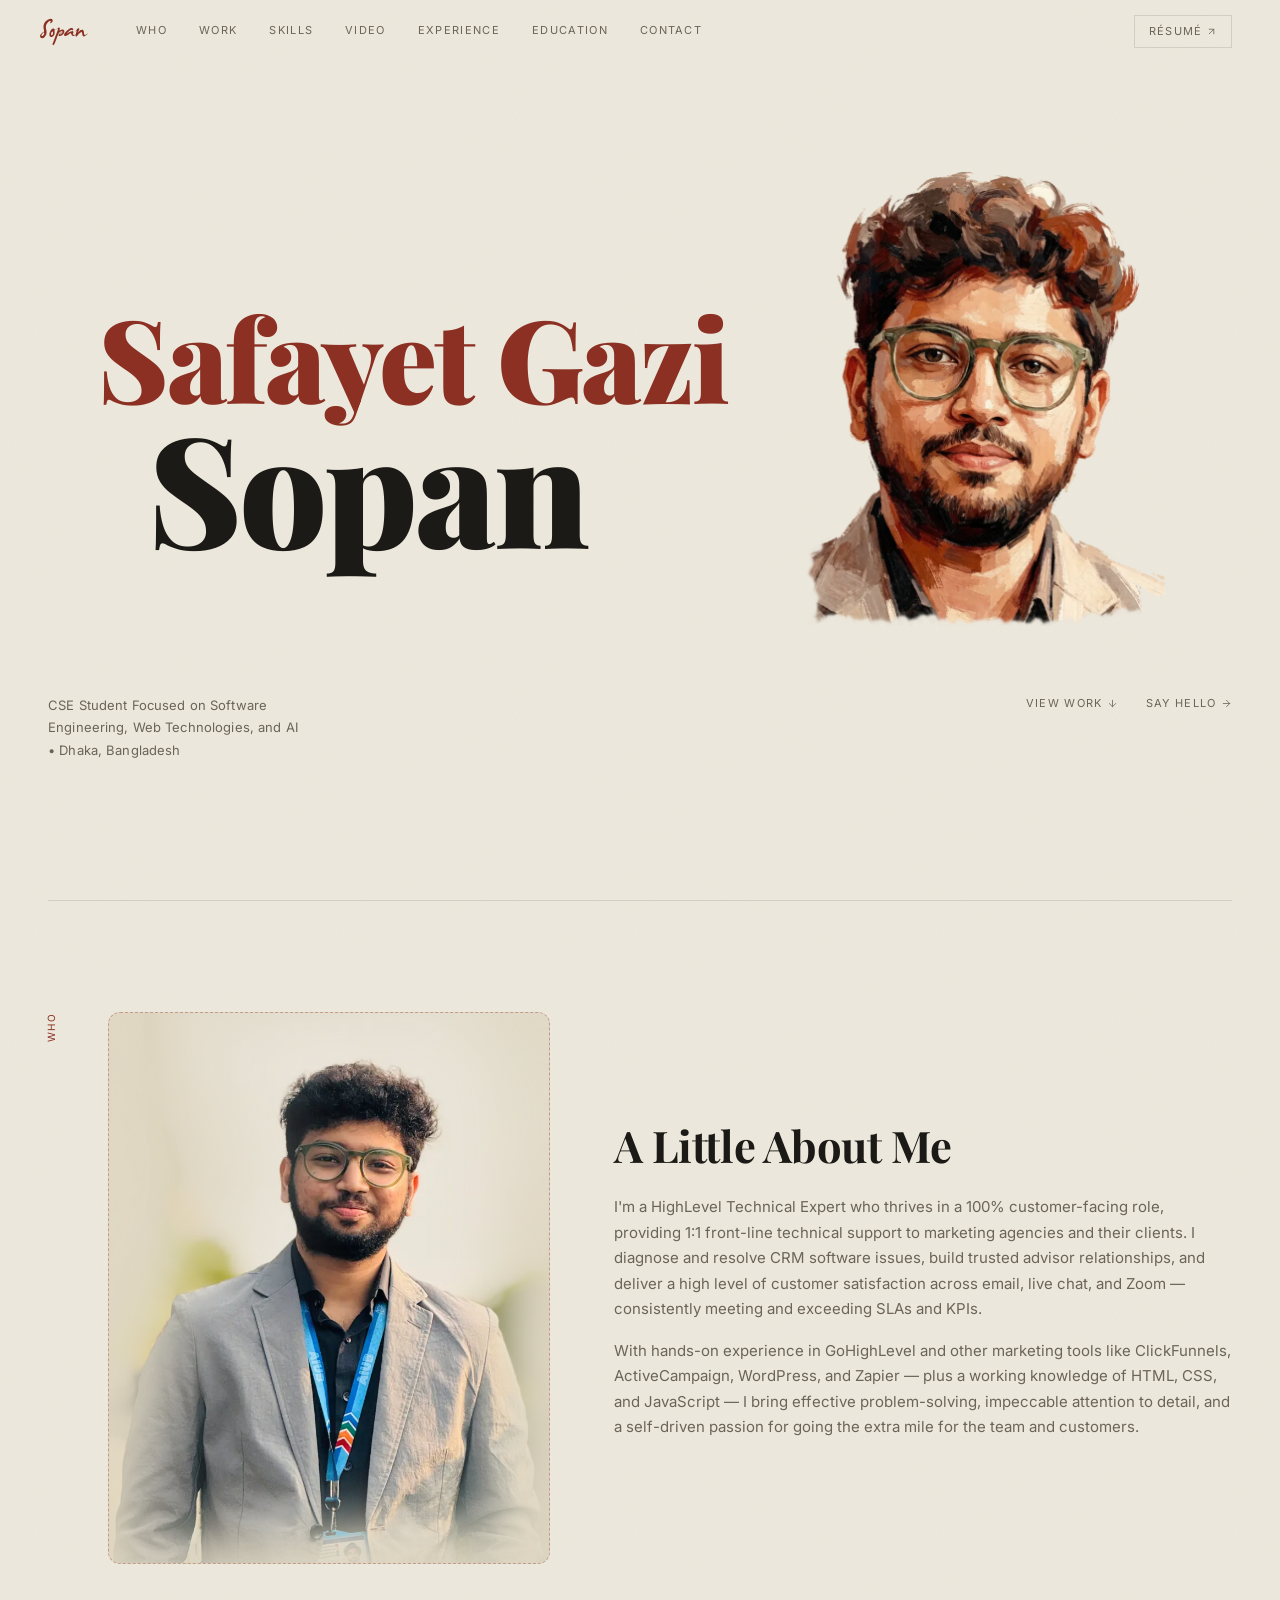
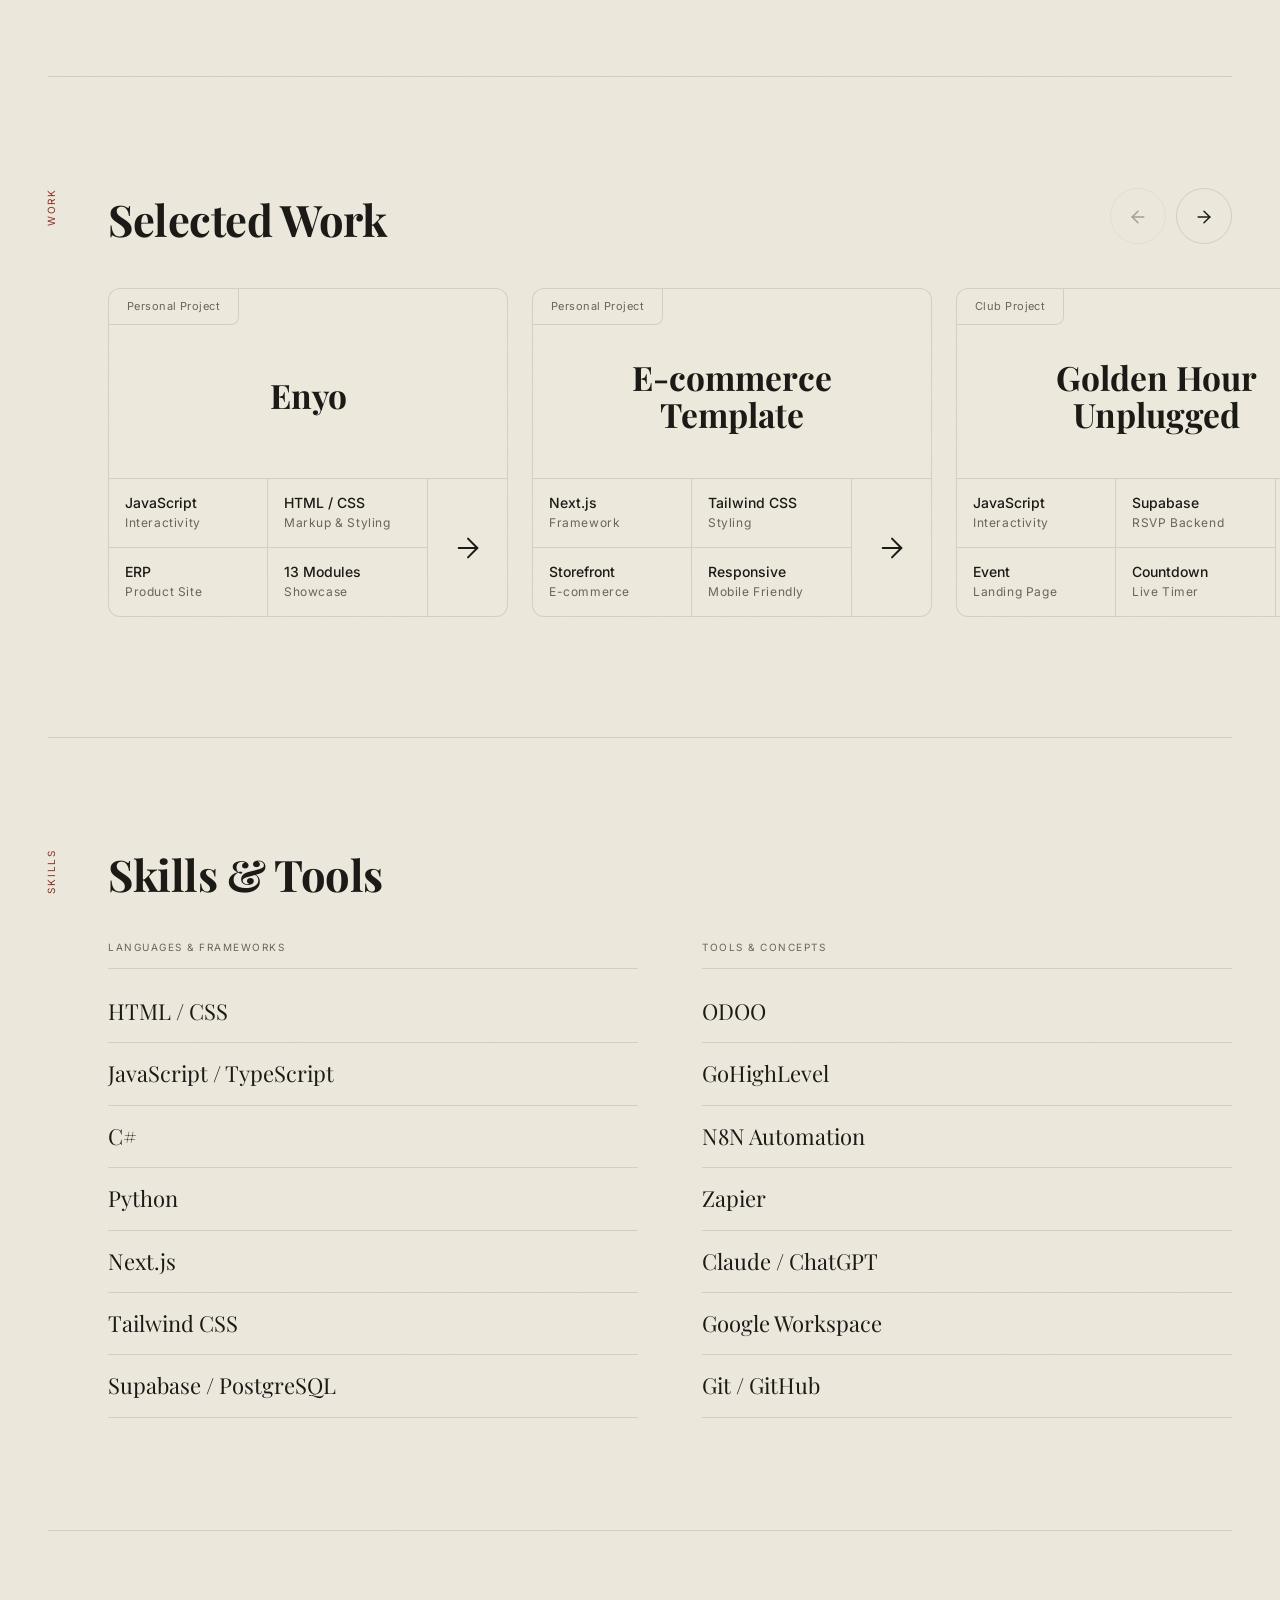
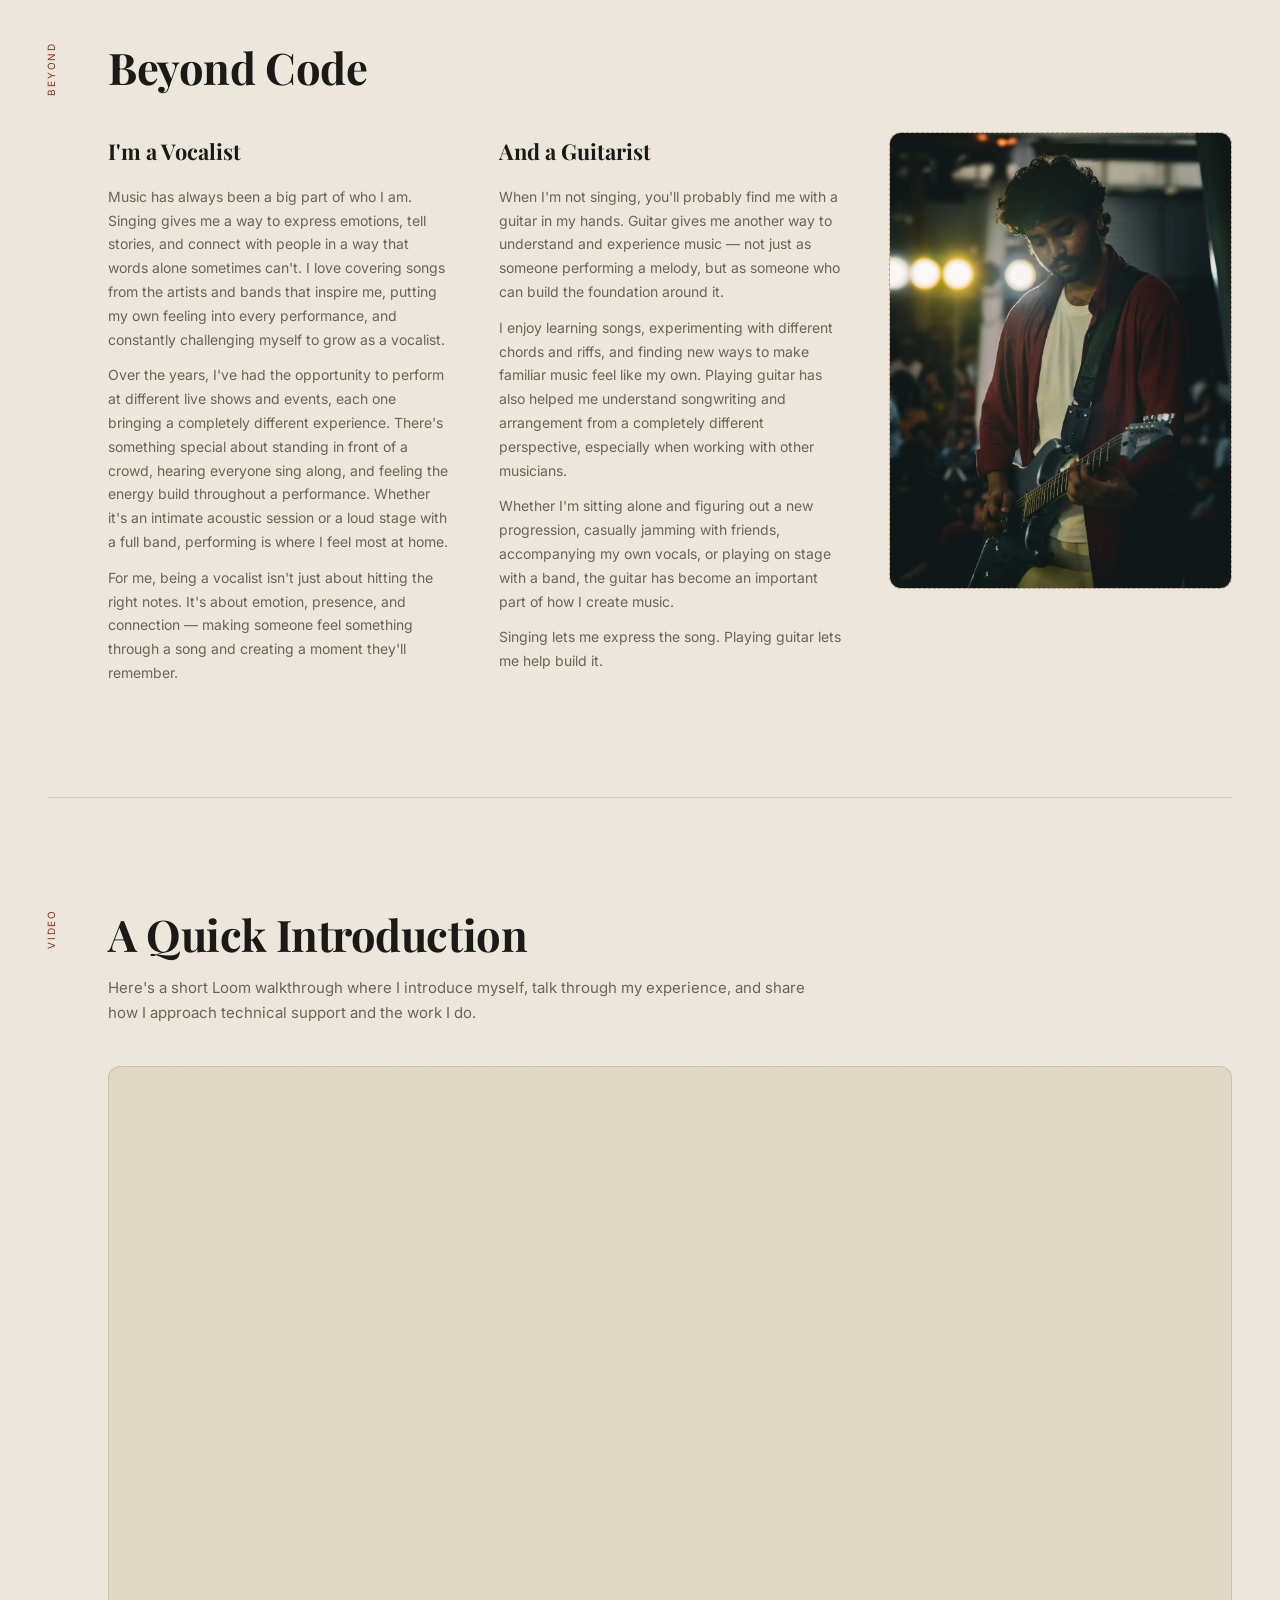
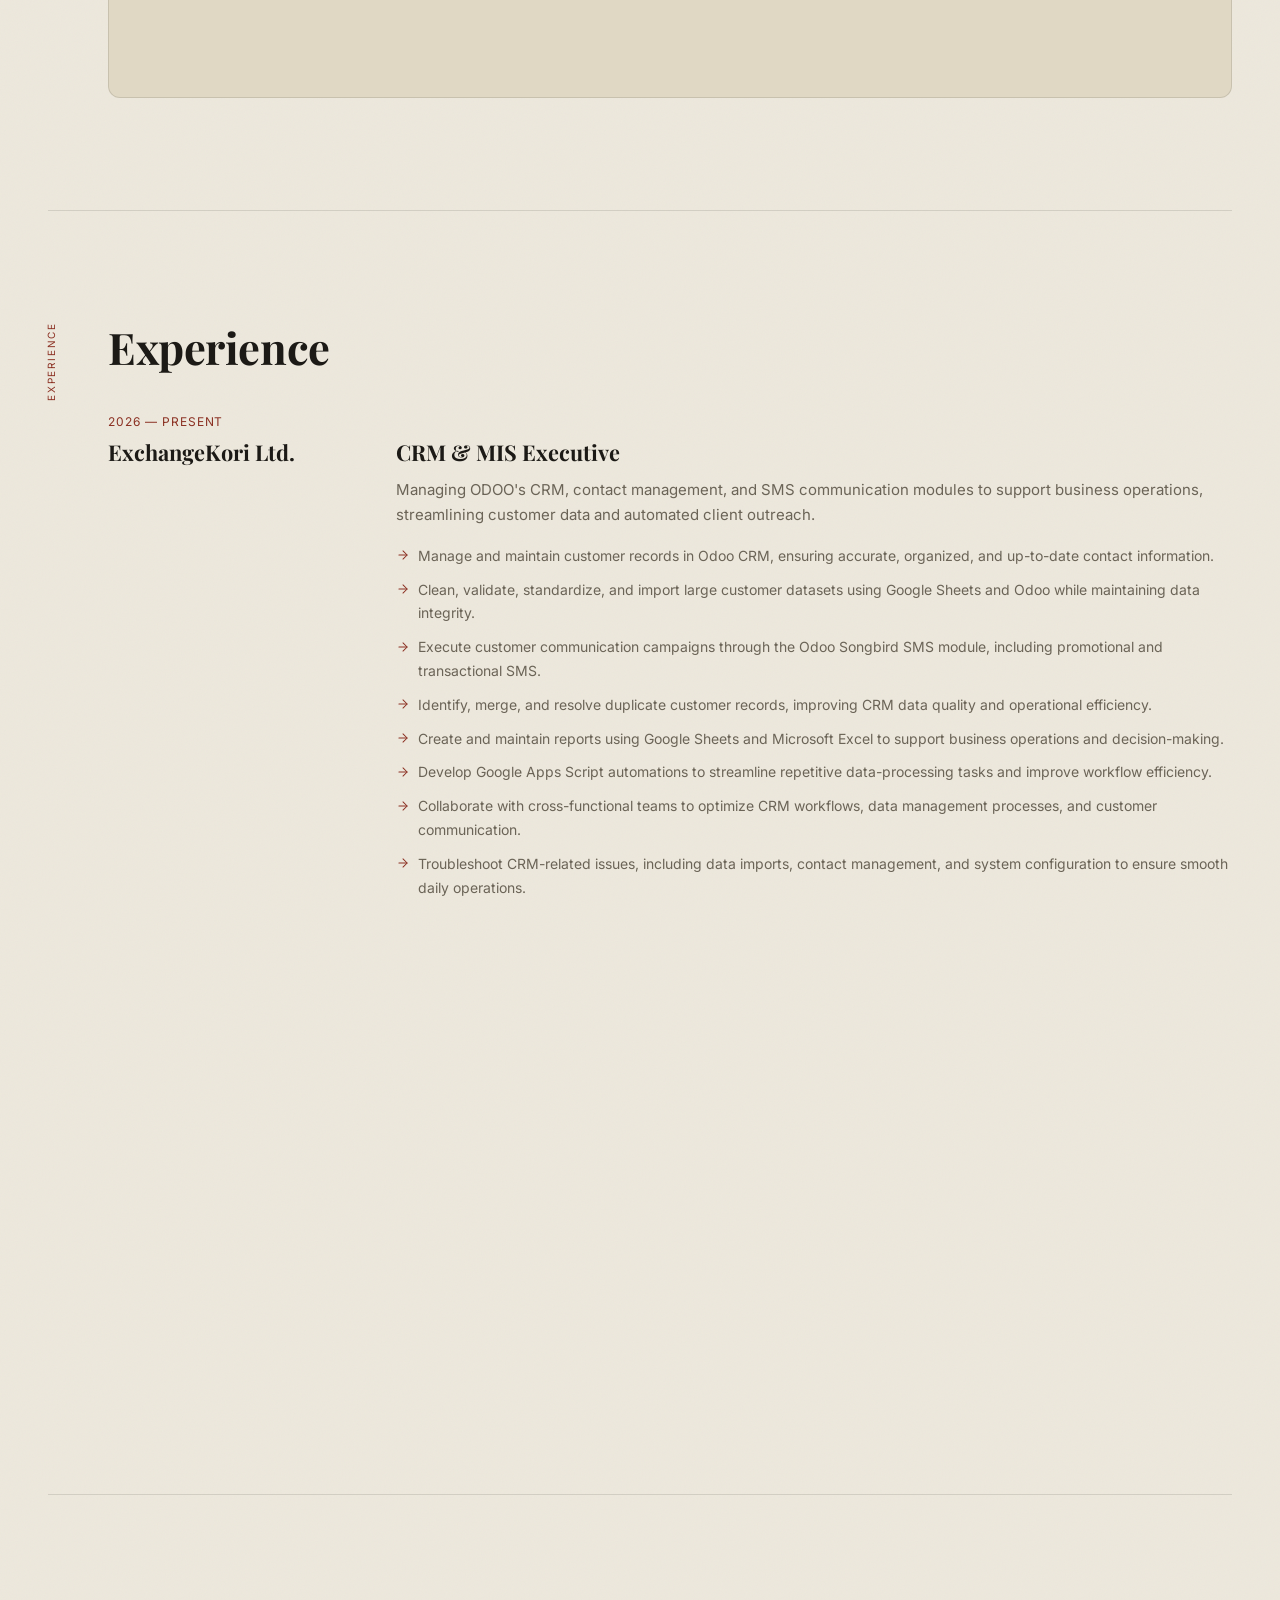
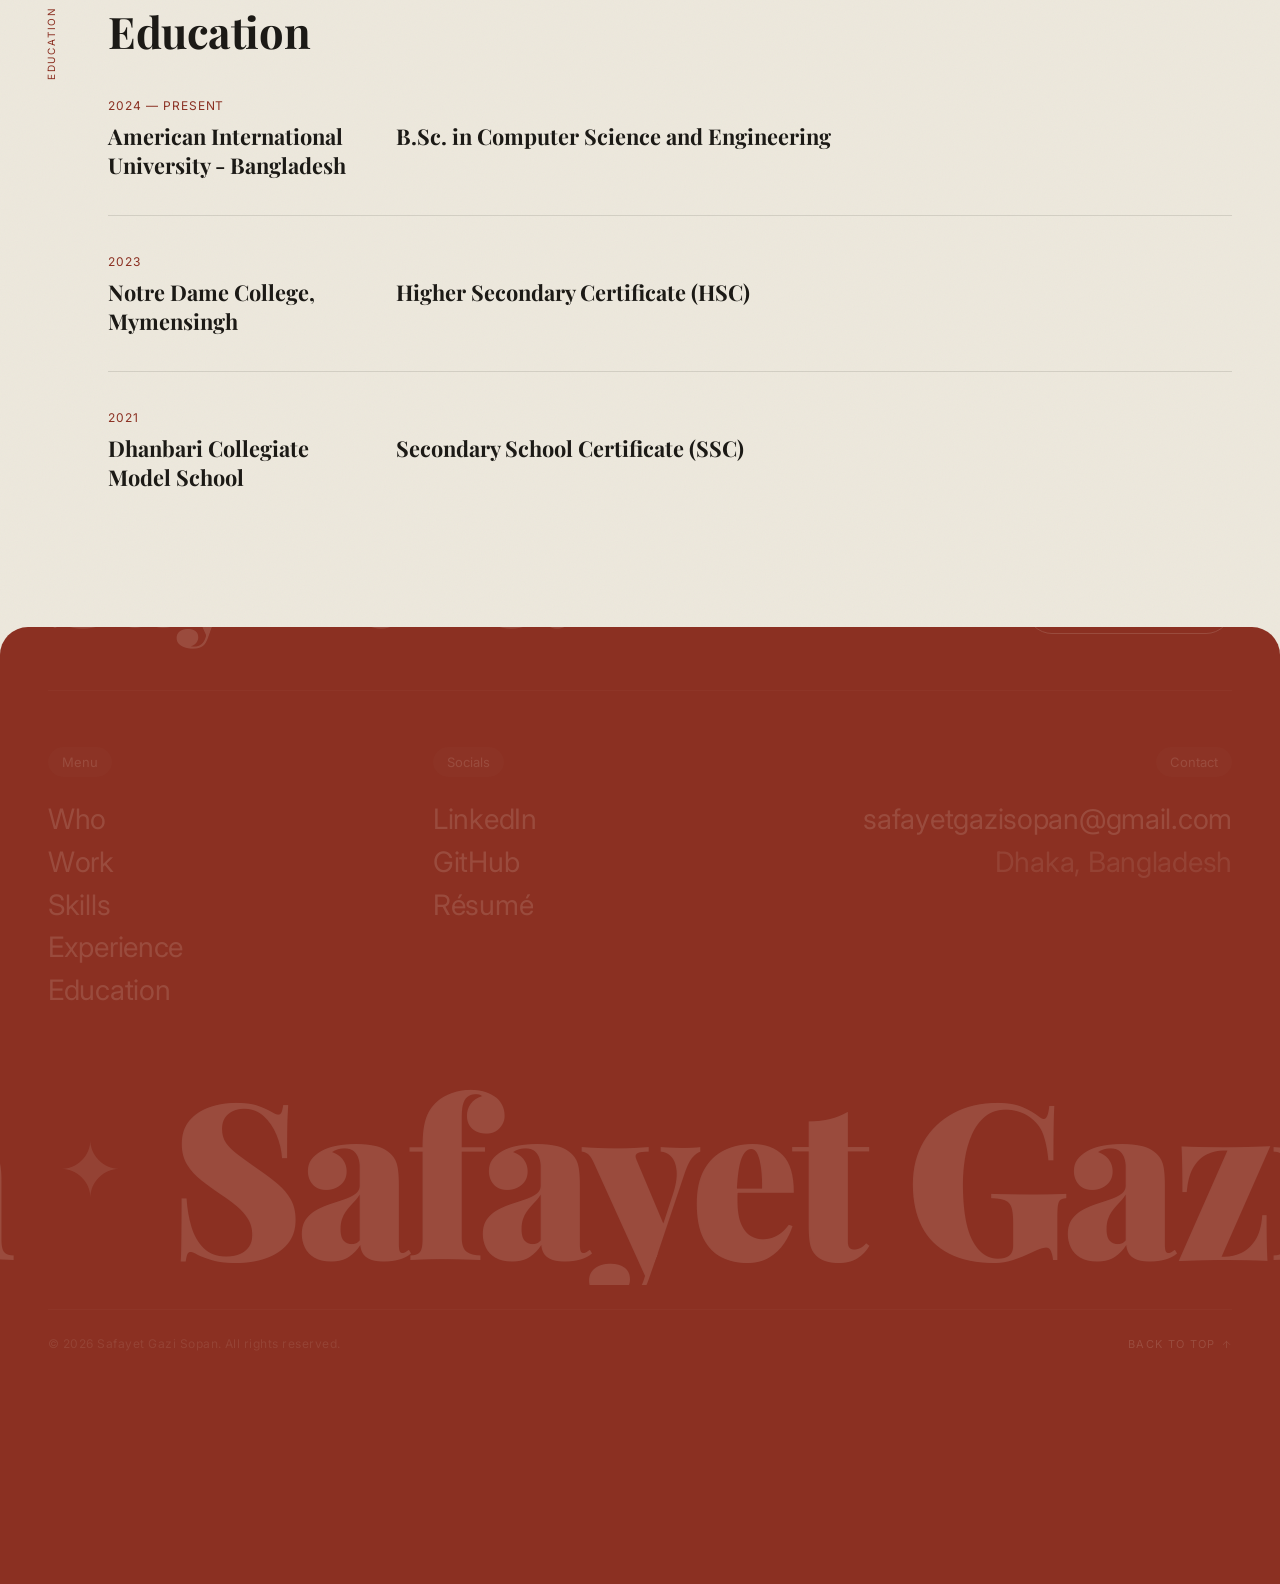
==== commit f0a23f7c: "Redesign the phone menu to match the red contact footer Co-Authored-By: Claude Opus 5.5 <noreply@ant" ====
--- a/index.html
+++ b/index.html
@@ -49,15 +49,28 @@
   </nav>
 
   <!-- MOBILE MENU -->
-  <div class="mobile-menu" id="mobileMenu">
-    <a href="#who" class="mobile-menu__link">Who</a>
-    <a href="#work" class="mobile-menu__link">Work</a>
-    <a href="#skills" class="mobile-menu__link">Skills</a>
-    <a href="#video" class="mobile-menu__link">Video</a>
-    <a href="#experience" class="mobile-menu__link">Experience</a>
-    <a href="#education" class="mobile-menu__link">Education</a>
-    <a href="#contact" class="mobile-menu__link">Contact</a>
-    <a href="./assets/safayetgazisopan-cv.pdf" target="_blank" rel="noopener" class="mobile-menu__link mobile-menu__link--small">Résumé <svg class="icon" viewBox="0 0 24 24" fill="none" stroke="currentColor" stroke-width="1.75" stroke-linecap="round" stroke-linejoin="round" aria-hidden="true" focusable="false"><path d="M7 7h10v10"/><path d="M7 17 17 7"/></svg></a>
+  <div class="mobile-menu" id="mobileMenu" aria-hidden="true" inert>
+    <div class="mobile-menu__head">
+      <span class="footer__pill">Menu</span>
+      <span class="mobile-menu__note">Dhaka, Bangladesh</span>
+    </div>
+    <nav class="mobile-menu__list" aria-label="Mobile">
+      <a href="#who" class="mobile-menu__link" style="--i:0"><span class="mobile-menu__label"><span>Who</span></span><svg class="icon" viewBox="0 0 24 24" fill="none" stroke="currentColor" stroke-width="1.75" stroke-linecap="round" stroke-linejoin="round" aria-hidden="true" focusable="false"><path d="M5 12h14"/><path d="m12 5 7 7-7 7"/></svg></a>
+      <a href="#work" class="mobile-menu__link" style="--i:1"><span class="mobile-menu__label"><span>Work</span></span><svg class="icon" viewBox="0 0 24 24" fill="none" stroke="currentColor" stroke-width="1.75" stroke-linecap="round" stroke-linejoin="round" aria-hidden="true" focusable="false"><path d="M5 12h14"/><path d="m12 5 7 7-7 7"/></svg></a>
+      <a href="#skills" class="mobile-menu__link" style="--i:2"><span class="mobile-menu__label"><span>Skills</span></span><svg class="icon" viewBox="0 0 24 24" fill="none" stroke="currentColor" stroke-width="1.75" stroke-linecap="round" stroke-linejoin="round" aria-hidden="true" focusable="false"><path d="M5 12h14"/><path d="m12 5 7 7-7 7"/></svg></a>
+      <a href="#video" class="mobile-menu__link" style="--i:3"><span class="mobile-menu__label"><span>Video</span></span><svg class="icon" viewBox="0 0 24 24" fill="none" stroke="currentColor" stroke-width="1.75" stroke-linecap="round" stroke-linejoin="round" aria-hidden="true" focusable="false"><path d="M5 12h14"/><path d="m12 5 7 7-7 7"/></svg></a>
+      <a href="#experience" class="mobile-menu__link" style="--i:4"><span class="mobile-menu__label"><span>Experience</span></span><svg class="icon" viewBox="0 0 24 24" fill="none" stroke="currentColor" stroke-width="1.75" stroke-linecap="round" stroke-linejoin="round" aria-hidden="true" focusable="false"><path d="M5 12h14"/><path d="m12 5 7 7-7 7"/></svg></a>
+      <a href="#education" class="mobile-menu__link" style="--i:5"><span class="mobile-menu__label"><span>Education</span></span><svg class="icon" viewBox="0 0 24 24" fill="none" stroke="currentColor" stroke-width="1.75" stroke-linecap="round" stroke-linejoin="round" aria-hidden="true" focusable="false"><path d="M5 12h14"/><path d="m12 5 7 7-7 7"/></svg></a>
+      <a href="#contact" class="mobile-menu__link" style="--i:6"><span class="mobile-menu__label"><span>Contact</span></span><svg class="icon" viewBox="0 0 24 24" fill="none" stroke="currentColor" stroke-width="1.75" stroke-linecap="round" stroke-linejoin="round" aria-hidden="true" focusable="false"><path d="M5 12h14"/><path d="m12 5 7 7-7 7"/></svg></a>
+    </nav>
+    <div class="mobile-menu__foot">
+      <a href="mailto:safayetgazisopan@gmail.com" class="mobile-menu__email">safayetgazisopan@gmail.com</a>
+      <div class="mobile-menu__chips">
+        <a href="https://www.linkedin.com/in/safayet-gazi-sopan/?skipRedirect=true" target="_blank" rel="noopener" class="mobile-menu__chip">LinkedIn <svg class="icon" viewBox="0 0 24 24" fill="none" stroke="currentColor" stroke-width="1.75" stroke-linecap="round" stroke-linejoin="round" aria-hidden="true" focusable="false"><path d="M7 7h10v10"/><path d="M7 17 17 7"/></svg></a>
+        <a href="https://github.com/Safayet-Sopan" target="_blank" rel="noopener" class="mobile-menu__chip">GitHub <svg class="icon" viewBox="0 0 24 24" fill="none" stroke="currentColor" stroke-width="1.75" stroke-linecap="round" stroke-linejoin="round" aria-hidden="true" focusable="false"><path d="M7 7h10v10"/><path d="M7 17 17 7"/></svg></a>
+        <a href="./assets/safayetgazisopan-cv.pdf" target="_blank" rel="noopener" class="mobile-menu__chip mobile-menu__chip--solid">Résumé <svg class="icon" viewBox="0 0 24 24" fill="none" stroke="currentColor" stroke-width="1.75" stroke-linecap="round" stroke-linejoin="round" aria-hidden="true" focusable="false"><path d="M7 7h10v10"/><path d="M7 17 17 7"/></svg></a>
+      </div>
+    </div>
   </div>
 
 <main id="siteContent">
--- a/src/css/style.css
+++ b/src/css/style.css
@@ -281,8 +281,7 @@
   pointer-events: none;
 }
 
-.nav.scrolled,
-.nav.menu-open {
+.nav.scrolled {
   background: rgba(237, 232, 220, 0.88);
   backdrop-filter: blur(12px);
   -webkit-backdrop-filter: blur(12px);
@@ -384,47 +383,219 @@
    MOBILE MENU
    ============================================================ */
 .mobile-menu {
+  --f-ink: var(--bg);
+  --f-muted: rgba(237, 232, 220, 0.68);
+  --f-rule: rgba(237, 232, 220, 0.2);
+  --f-chip: rgba(237, 232, 220, 0.12);
   position: fixed;
   inset: 0;
   z-index: 99;
+  display: flex;
+  flex-direction: column;
+  padding: calc(var(--nav-h) + 20px) var(--pad-x) max(28px, env(safe-area-inset-bottom));
+  overflow-y: auto;
+  overscroll-behavior: contain;
+  background: var(--accent);
+  color: var(--f-ink);
+  /* panel drops down from the nav, then the rows rise in one by one */
+  clip-path: inset(0 0 100% 0);
+  visibility: hidden;
+  transition: clip-path 0.45s cubic-bezier(0.7, 0, 0.84, 0) 0.1s, visibility 0s linear 0.55s;
+}
+
+.mobile-menu.open {
+  clip-path: inset(0 0 0 0);
+  visibility: visible;
+  transition: clip-path 0.6s var(--ease-out), visibility 0s;
+}
+
+.mobile-menu__head {
+  display: flex;
+  align-items: center;
+  justify-content: space-between;
+  gap: 16px;
+  padding-bottom: 20px;
+  font-size: 13px;
+}
+
+.mobile-menu__note {
+  color: var(--f-muted);
+  letter-spacing: 0.02em;
+}
+
+.mobile-menu__list {
+  display: flex;
+  flex-direction: column;
+  margin: auto 0;
+  border-top: 1px solid var(--f-rule);
+}
+
+.mobile-menu__link {
+  position: relative;
+  display: flex;
+  align-items: center;
+  justify-content: space-between;
+  gap: 16px;
+  padding: clamp(10px, 1.8vh, 16px) 0;
+  font-family: var(--font-display);
+  font-size: clamp(30px, 8.6vw, 52px);
+  font-weight: 700;
+  line-height: 1.1;
+  letter-spacing: -0.015em;
+  color: var(--f-ink);
+}
+
+.mobile-menu__link::after {
+  content: '';
+  position: absolute;
+  left: 0;
+  right: 0;
+  bottom: 0;
+  height: 1px;
+  background: var(--f-rule);
+}
+
+/* mask so each word can slide up from behind its row */
+.mobile-menu__label {
+  display: block;
+  overflow: hidden;
+  padding-bottom: 0.06em;
+}
+
+.mobile-menu__label > span {
+  position: relative;
+  display: block;
+  transform: translateY(105%);
+  transition: transform 0.3s ease, color 0.25s ease;
+}
+
+/* current section: a small cream dot, the way the footer pills read */
+.mobile-menu__link.active .mobile-menu__label > span {
+  padding-left: 0.62em;
+}
+
+.mobile-menu__link.active .mobile-menu__label > span::before {
+  content: '';
+  position: absolute;
+  left: 0;
+  top: 50%;
+  width: 0.24em;
+  height: 0.24em;
+  margin-top: -0.12em;
+  border-radius: 50%;
+  background: currentColor;
+}
+
+.mobile-menu__link .icon {
+  width: 0.5em;
+  height: 0.5em;
+  opacity: 0;
+  transform: translateX(-12px);
+  transition: opacity 0.3s ease, transform 0.35s var(--ease-out);
+}
+
+.mobile-menu.open .mobile-menu__label > span {
+  transform: none;
+  transition: transform 0.75s var(--ease-out) calc(0.18s + var(--i) * 0.05s), color 0.25s ease;
+}
+
+.mobile-menu.open .mobile-menu__link .icon {
+  opacity: 0.55;
+  transform: none;
+  transition: opacity 0.4s ease calc(0.35s + var(--i) * 0.05s), transform 0.6s var(--ease-out) calc(0.35s + var(--i) * 0.05s);
+}
+
+.mobile-menu.open .mobile-menu__link:active .icon {
+  opacity: 1;
+  transform: translateX(4px);
+}
+
+/* once the entrance has played, drop the stagger so taps and hovers feel instant */
+.mobile-menu.open.is-settled .mobile-menu__label > span {
+  transition: transform 0.4s var(--ease-out), color 0.25s ease;
+}
+
+.mobile-menu.open.is-settled .mobile-menu__link .icon {
+  transition: opacity 0.25s ease, transform 0.35s var(--ease-out);
+}
+
+.mobile-menu__foot {
+  display: flex;
+  flex-direction: column;
+  gap: 16px;
+  padding-top: 24px;
+  opacity: 0;
+  transform: translateY(12px);
+  transition: opacity 0.2s ease, transform 0.2s ease;
+}
+
+.mobile-menu.open .mobile-menu__foot {
+  opacity: 1;
+  transform: none;
+  transition: opacity 0.5s ease 0.55s, transform 0.7s var(--ease-out) 0.55s;
+}
+
+.mobile-menu__email {
+  align-self: flex-start;
+  font-size: 15px;
+  color: var(--f-ink);
+  border-bottom: 1px solid var(--f-rule);
+  padding-bottom: 2px;
+  transition: border-color 0.25s ease;
+}
+
+.mobile-menu__chips {
+  display: flex;
+  flex-wrap: wrap;
+  gap: 8px;
+}
+
+.mobile-menu__chip {
+  display: inline-flex;
+  align-items: center;
+  gap: 6px;
+  height: 36px;
+  padding: 0 16px;
+  border-radius: 999px;
+  background: var(--f-chip);
+  font-size: 13px;
+  color: var(--f-ink);
+  transition: background 0.25s ease, color 0.25s ease;
+}
+
+.mobile-menu__chip .icon {
+  width: 14px;
+  height: 14px;
+}
+
+.mobile-menu__chip--solid {
+  background: var(--f-ink);
+  color: var(--accent);
+}
+
+/* short phones (SE-sized): tighten the rows so the whole menu fits without scrolling */
+@media (max-height: 680px) and (orientation: portrait) {
+  .mobile-menu { padding-top: calc(var(--nav-h) + 8px); }
+  .mobile-menu__head { padding-bottom: 12px; }
+  .mobile-menu__link { padding: 7px 0; font-size: 26px; }
+  .mobile-menu__foot { gap: 12px; padding-top: 16px; }
+}
+
+/* nav sits on the red panel while the menu is open */
+.nav.menu-open {
+  background: transparent;
+  backdrop-filter: none;
+  -webkit-backdrop-filter: none;
+  border-bottom-color: transparent;
+  transition: background 0.2s ease, border-color 0.2s ease;
+}
+
+.nav.menu-open .nav__logo img {
+  filter: brightness(0) invert(94%) sepia(6%) saturate(420%) hue-rotate(5deg);
+}
+
+.nav.menu-open .nav__burger span {
   background: var(--bg);
-  display: flex;
-  flex-direction: column;
-  align-items: center;
-  justify-content: center;
-  gap: 20px;
-  padding: calc(var(--nav-h) + 24px) var(--pad-x) 32px;
-  overflow-y: auto;
-  opacity: 0;
-  visibility: hidden;
-  transition: opacity 0.35s ease, visibility 0s linear 0.35s;
-}
-
-.mobile-menu.open {
-  opacity: 1;
-  visibility: visible;
-  transition: opacity 0.35s ease, visibility 0s;
-}
-
-.mobile-menu__link {
-  font-family: var(--font-display);
-  font-size: clamp(26px, 7vw, 44px);
-  font-weight: 700;
-  line-height: 1.2;
-  color: var(--ink);
-  transition: color 0.2s;
-}
-
-.mobile-menu__link--small {
-  margin-top: 12px;
-  font-family: var(--font-body);
-  font-size: 12px;
-  font-weight: 400;
-  letter-spacing: 0.12em;
-  text-transform: uppercase;
-  color: var(--ink-muted);
-  border: 1px solid var(--rule);
-  padding: 8px 18px;
 }
 
 /* ============================================================
@@ -1315,7 +1486,11 @@
     border-color: var(--accent);
   }
 
-  .mobile-menu__link:hover { color: var(--accent); }
+  .mobile-menu__link:hover .mobile-menu__label > span { transform: translateX(8px); }
+  .mobile-menu.open .mobile-menu__link:hover .icon { opacity: 1; transform: translateX(4px); }
+  .mobile-menu__email:hover { border-color: var(--f-ink); }
+  .mobile-menu__chip:hover { background: var(--f-ink); color: var(--accent); }
+  .mobile-menu__chip--solid:hover { background: rgba(237, 232, 220, 0.82); }
 
   .hero__cta:hover { color: var(--accent); }
   .hero__cta:hover::after { transform: scaleX(1); }
@@ -2093,12 +2268,15 @@
     width: clamp(160px, 26vw, 240px);
   }
 
-  .mobile-menu {
-    justify-content: flex-start;
-    gap: 10px;
+  .mobile-menu__list {
+    display: grid;
+    grid-template-columns: 1fr 1fr;
+    column-gap: 32px;
+    margin: 0;
   }
 
   .mobile-menu__link {
+    padding: 8px 0;
     font-size: 24px;
   }
 }
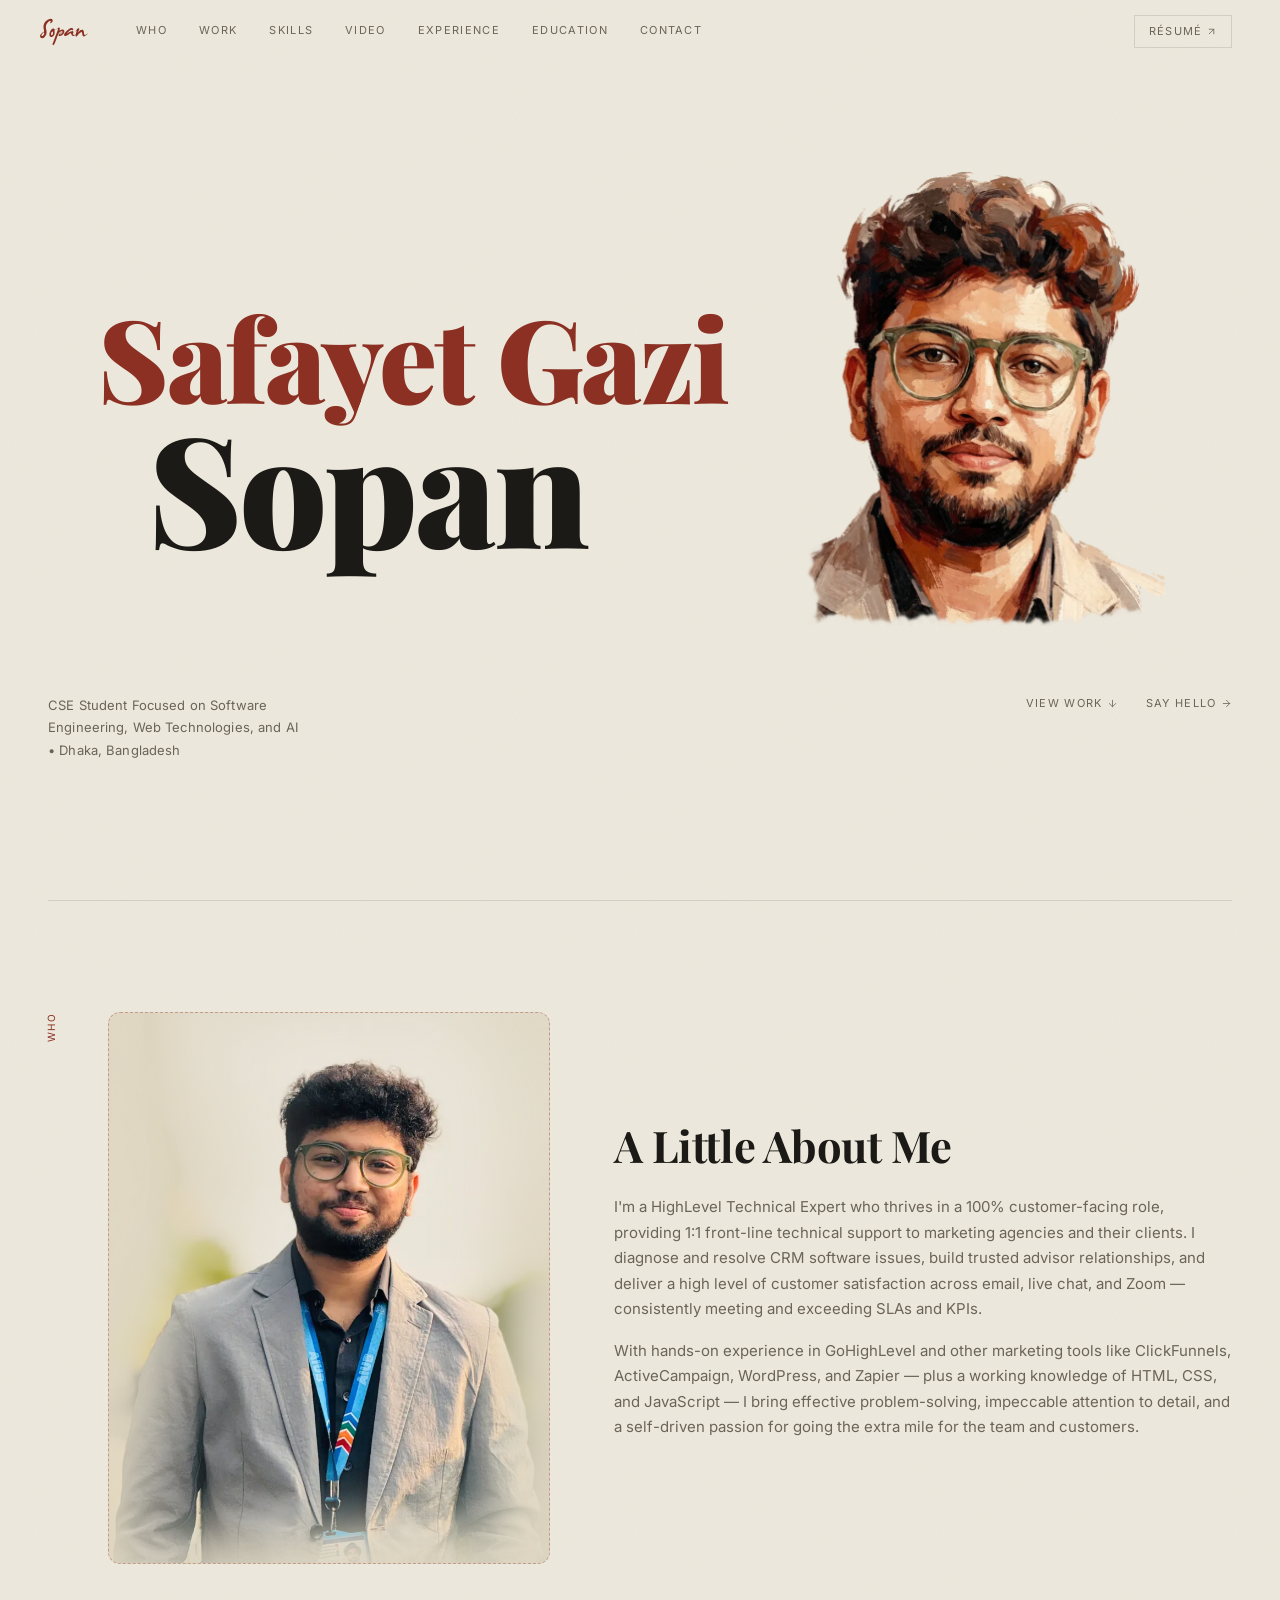
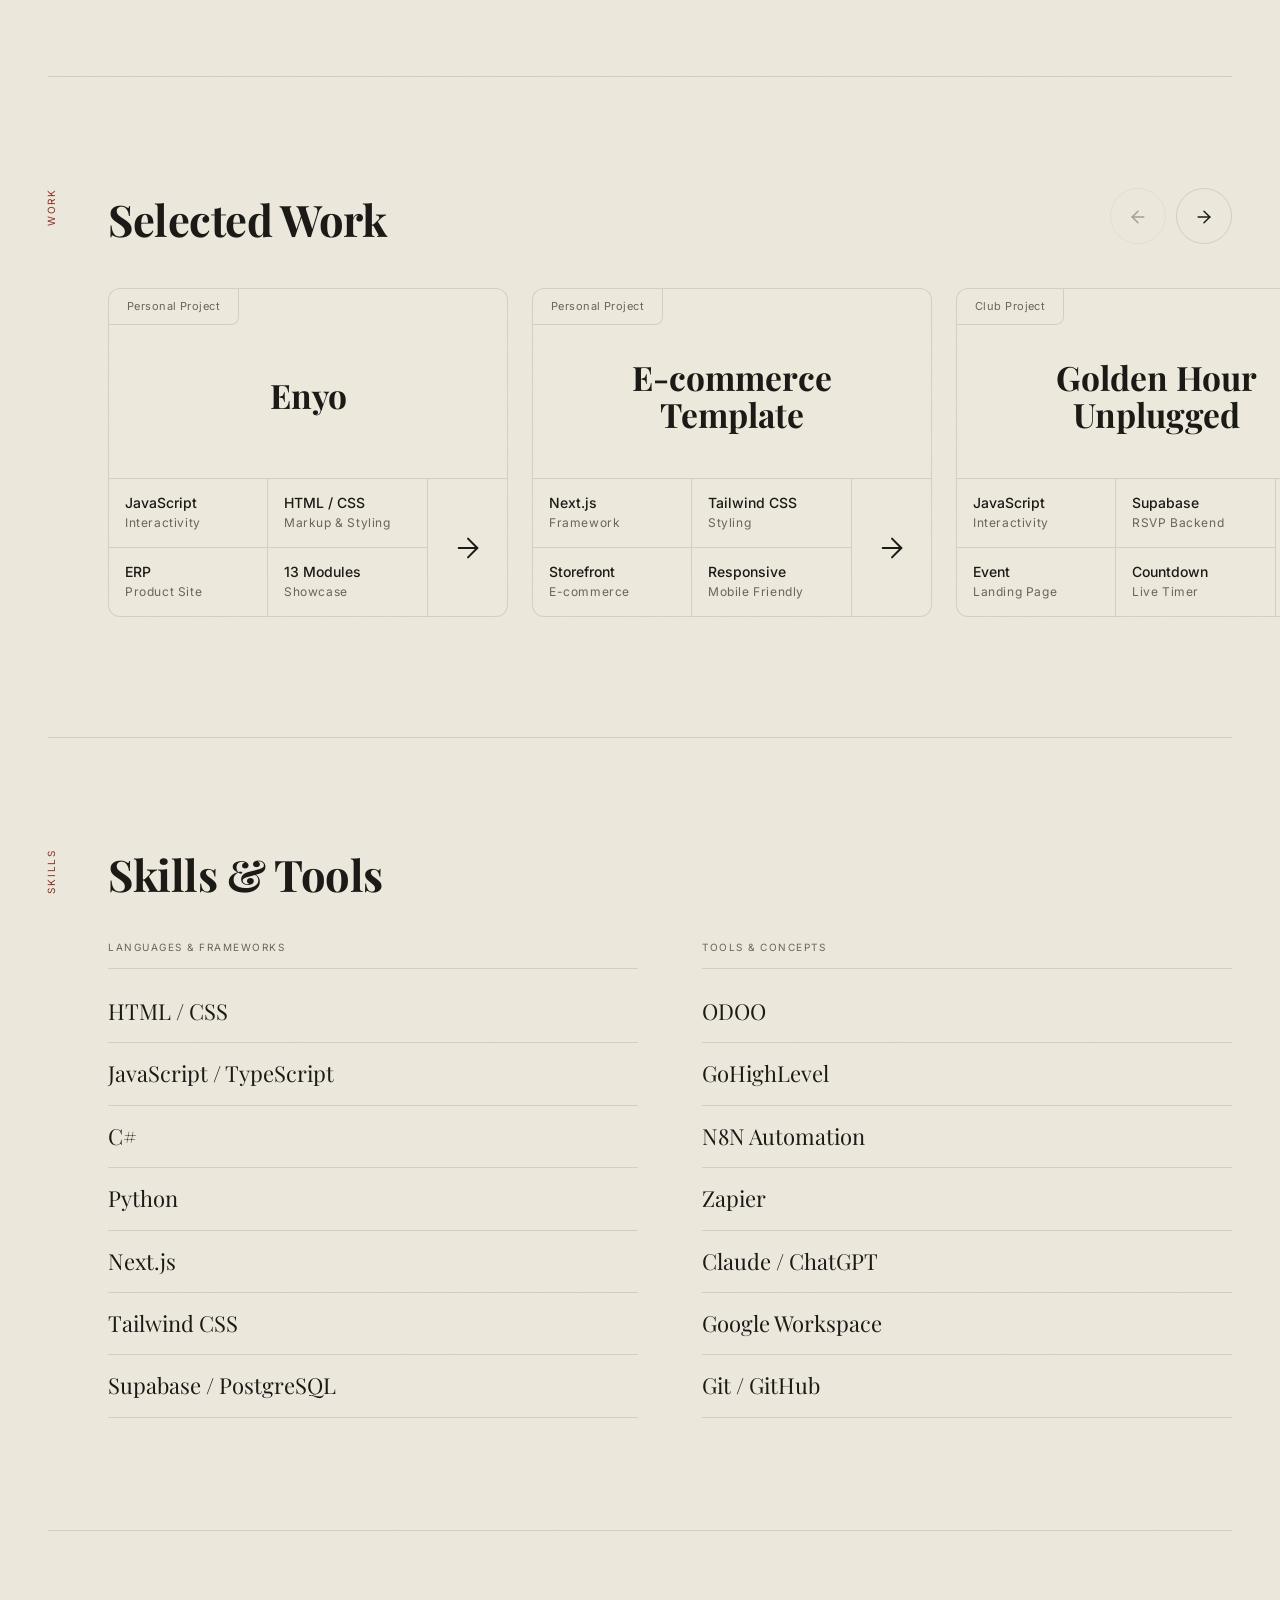
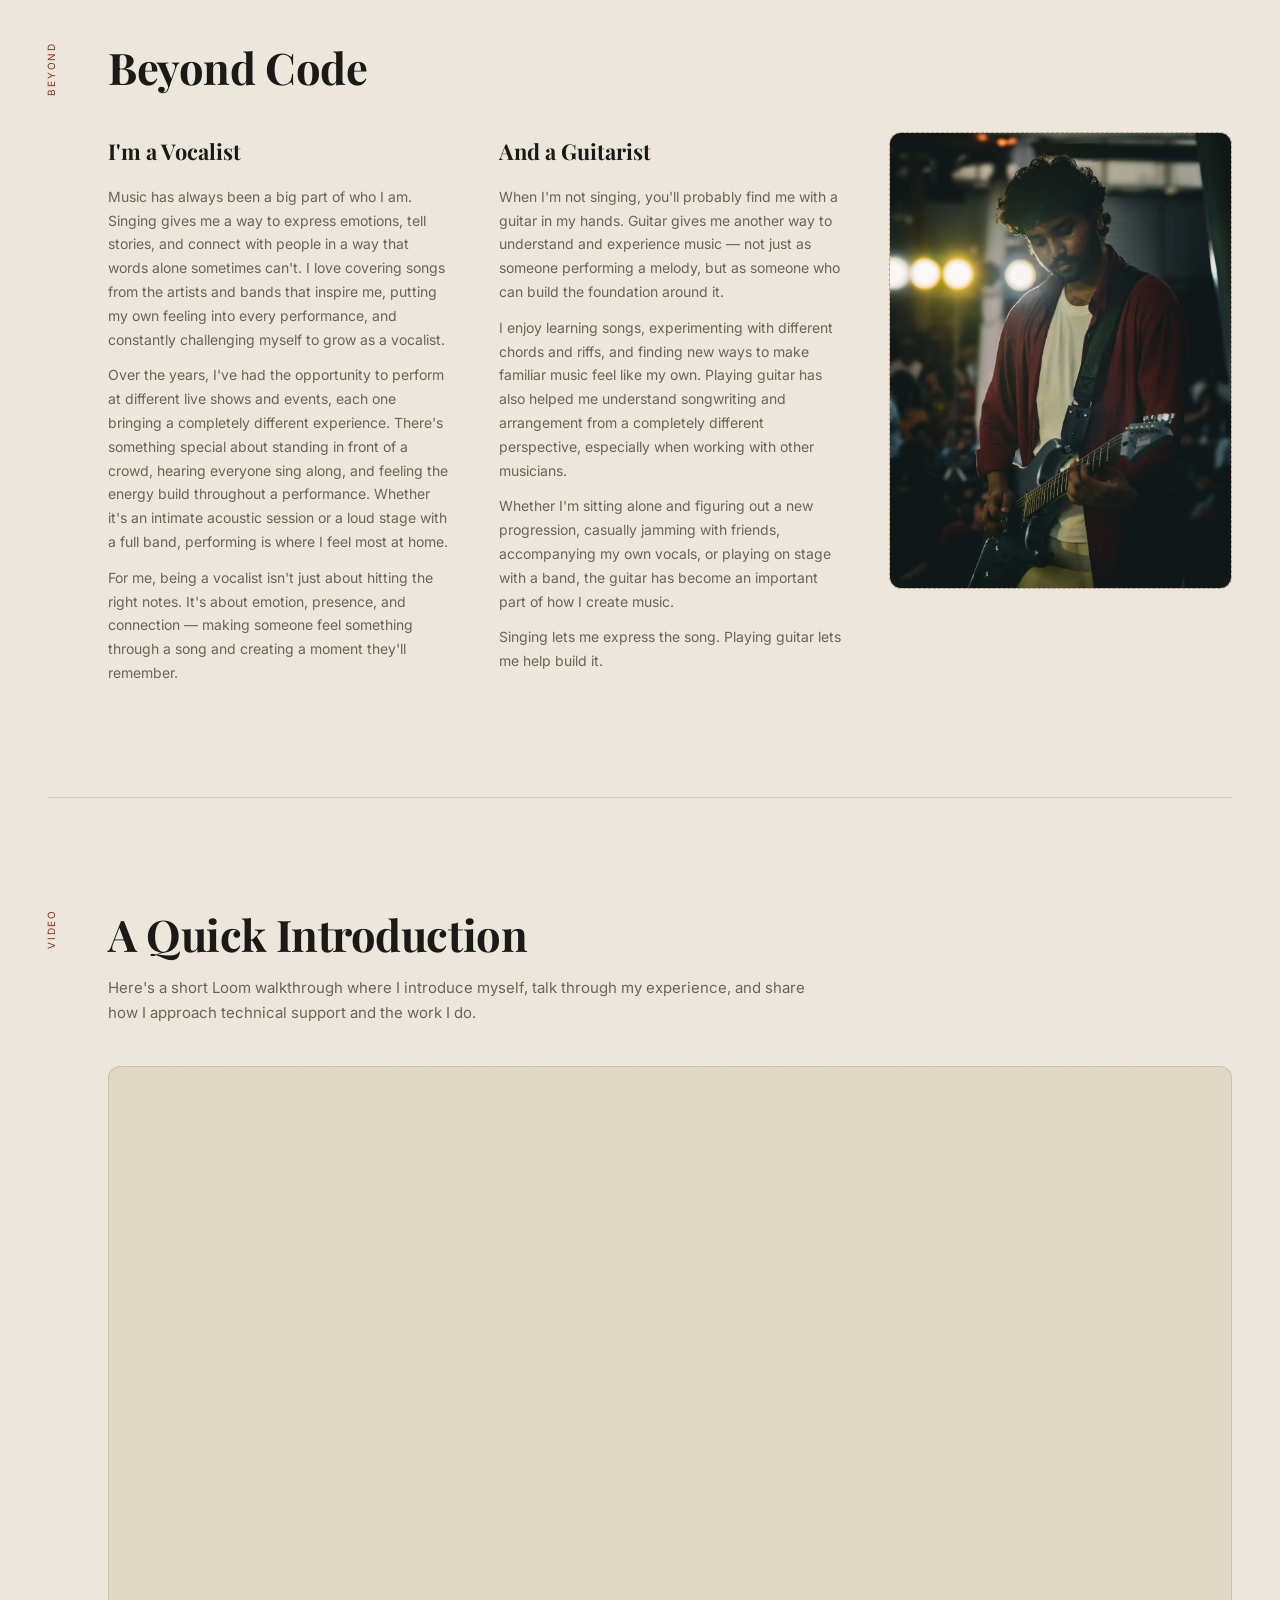
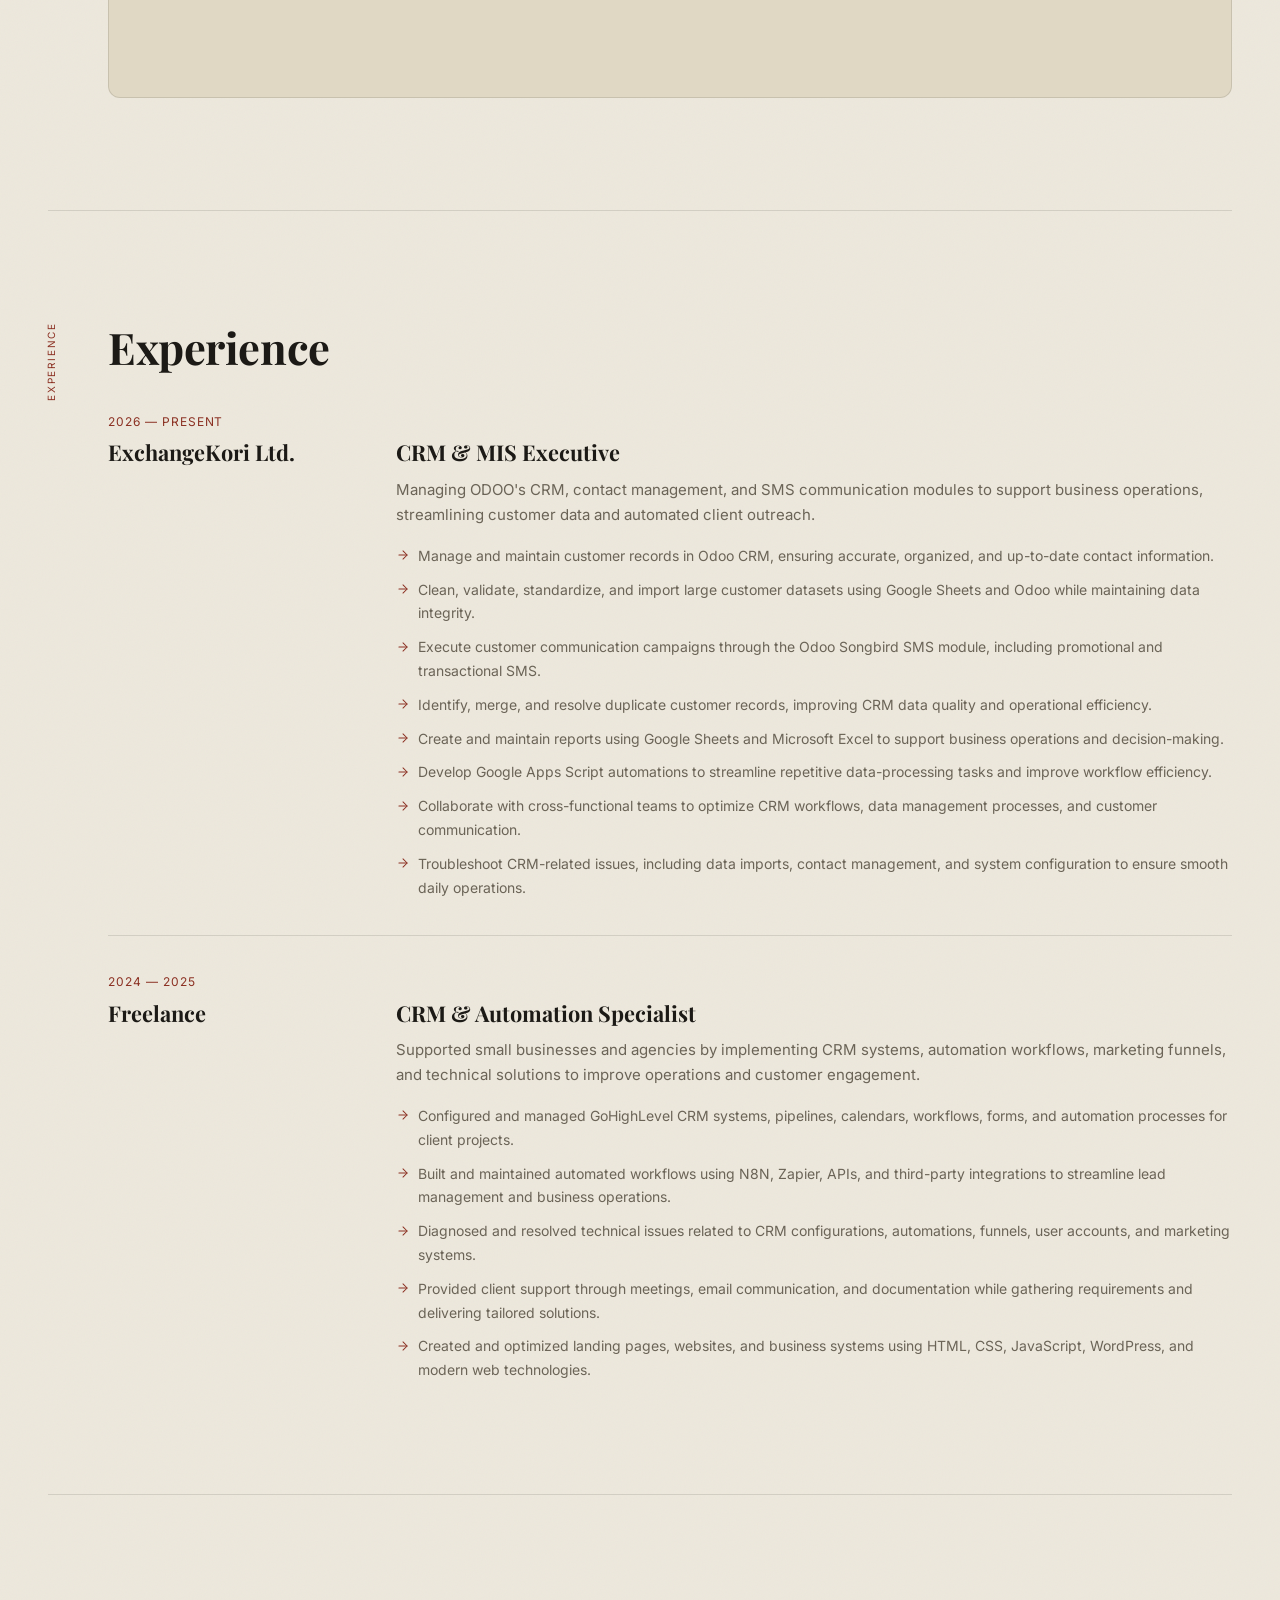
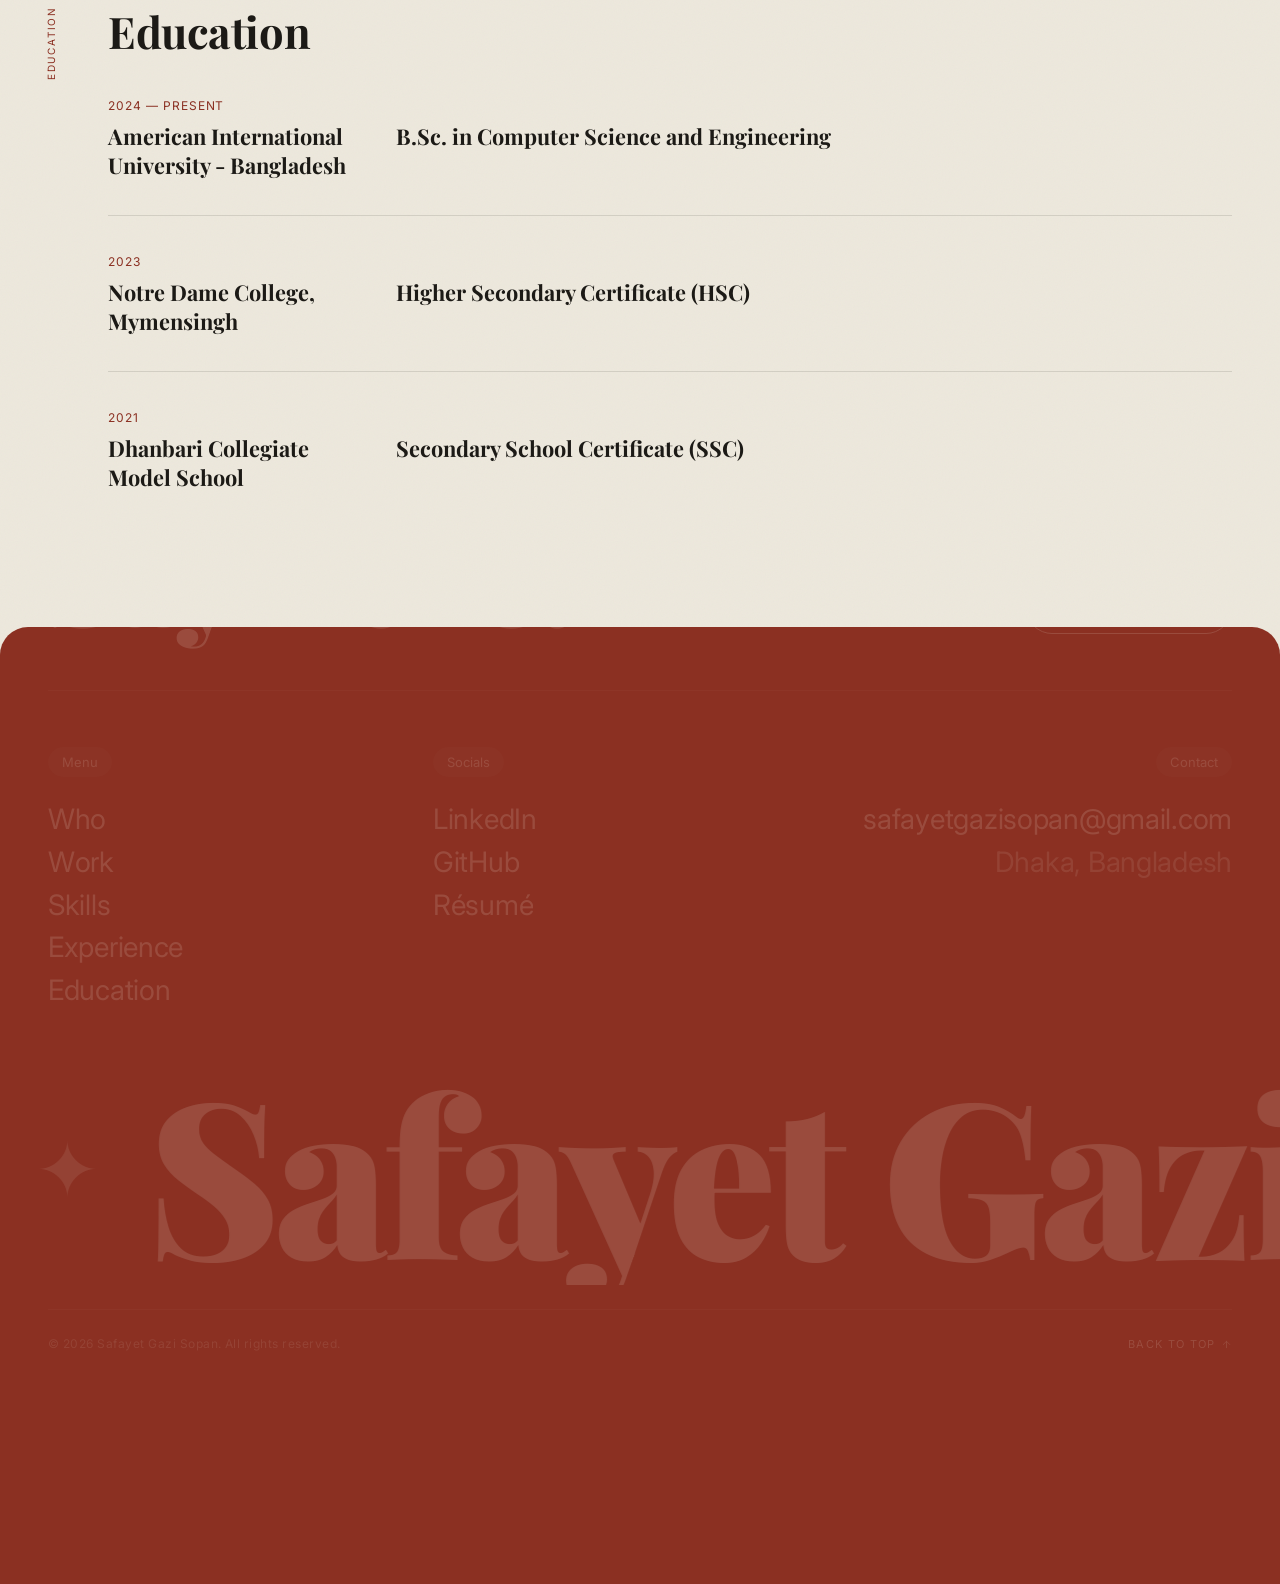
==== commit 1d442b46: "Redesign the contact form and send messages by email via Web3Forms Co-Authored-By: Claude Opus 5.5 <" ====
--- a/index.html
+++ b/index.html
@@ -566,15 +566,56 @@
   <div id="contactModal" class="contact-modal" aria-hidden="true">
     <div class="contact-modal__overlay"></div>
     <div class="contact-modal__content" role="dialog" aria-modal="true" aria-labelledby="contactModalTitle">
-      <button class="contact-modal__close" id="contactModalClose" aria-label="Close modal"><svg class="icon" viewBox="0 0 24 24" fill="none" stroke="currentColor" stroke-width="1.75" stroke-linecap="round" stroke-linejoin="round" aria-hidden="true" focusable="false"><path d="M18 6 6 18"/><path d="m6 6 12 12"/></svg></button>
-      <h2 id="contactModalTitle" class="contact-modal__title">Send a Message</h2>
-      <form id="contactForm" class="contact-modal__form">
-        <label for="contactSubject" class="contact-modal__label">Subject</label>
-        <input type="text" id="contactSubject" name="subject" class="contact-modal__input" placeholder="Project Inquiry" required />
-        <label for="contactMessage" class="contact-modal__label">Message</label>
-        <textarea id="contactMessage" name="message" class="contact-modal__textarea" placeholder="Tell me about your project..." rows="5" required></textarea>
-        <button type="submit" class="contact-modal__send">Send</button>
-      </form>
+      <button class="contact-modal__close" id="contactModalClose" type="button" aria-label="Close"><svg class="icon" viewBox="0 0 24 24" fill="none" stroke="currentColor" stroke-width="1.75" stroke-linecap="round" stroke-linejoin="round" aria-hidden="true" focusable="false"><path d="M18 6 6 18"/><path d="m6 6 12 12"/></svg></button>
+
+      <div class="contact-modal__view contact-modal__view--form">
+        <header class="contact-modal__head">
+          <span class="contact-modal__pill"><span class="contact-modal__pulse" aria-hidden="true"></span>Open to work &amp; collabs</span>
+          <h2 id="contactModalTitle" class="contact-modal__title">Let&rsquo;s talk.</h2>
+          <p class="contact-modal__lede">Tell me a little about what you have in mind. It lands straight in my inbox, and I usually reply within a day or two.</p>
+        </header>
+
+        <form id="contactForm" class="contact-modal__form" novalidate>
+          <div class="contact-modal__row">
+            <div class="contact-modal__field">
+              <label for="contactName" class="contact-modal__label">Name</label>
+              <input type="text" id="contactName" name="name" class="contact-modal__input" placeholder="Your name" autocomplete="name" required />
+            </div>
+            <div class="contact-modal__field">
+              <label for="contactEmail" class="contact-modal__label">Email</label>
+              <input type="email" id="contactEmail" name="email" class="contact-modal__input" placeholder="you@example.com" autocomplete="email" required />
+            </div>
+          </div>
+          <div class="contact-modal__field">
+            <label for="contactSubject" class="contact-modal__label">Subject</label>
+            <input type="text" id="contactSubject" name="subject" class="contact-modal__input" placeholder="Project inquiry" required />
+          </div>
+          <div class="contact-modal__field">
+            <label for="contactMessage" class="contact-modal__label">Message</label>
+            <textarea id="contactMessage" name="message" class="contact-modal__input contact-modal__textarea" placeholder="Tell me about your project&hellip;" rows="4" required></textarea>
+          </div>
+          <!-- spam trap: real people never see or fill this -->
+          <input type="checkbox" name="botcheck" class="contact-modal__trap" tabindex="-1" autocomplete="off" aria-hidden="true" />
+
+          <p class="contact-modal__error" id="contactError" role="alert" hidden></p>
+
+          <div class="contact-modal__actions">
+            <button type="submit" class="contact-modal__send" id="contactSend">
+              <span class="contact-modal__send-label">Send message</span>
+              <svg class="icon contact-modal__send-arrow" viewBox="0 0 24 24" fill="none" stroke="currentColor" stroke-width="1.75" stroke-linecap="round" stroke-linejoin="round" aria-hidden="true" focusable="false"><path d="M5 12h14"/><path d="m12 5 7 7-7 7"/></svg>
+              <span class="contact-modal__spinner" aria-hidden="true"></span>
+            </button>
+            <a href="mailto:safayetgazisopan@gmail.com" class="contact-modal__alt">or email me directly</a>
+          </div>
+        </form>
+      </div>
+
+      <div class="contact-modal__view contact-modal__view--done" aria-live="polite">
+        <span class="contact-modal__check" aria-hidden="true"><svg class="icon" viewBox="0 0 24 24" fill="none" stroke="currentColor" stroke-width="1.75" stroke-linecap="round" stroke-linejoin="round" aria-hidden="true" focusable="false"><path d="M20 6 9 17l-5-5"/></svg></span>
+        <h2 class="contact-modal__title">Message sent.</h2>
+        <p class="contact-modal__lede">Thanks for reaching out. I&rsquo;ll get back to you at <strong id="contactDoneEmail">your email</strong> soon.</p>
+        <button type="button" class="contact-modal__send contact-modal__send--ghost" id="contactDoneClose">Back to the site</button>
+      </div>
     </div>
   </div>
 
--- a/src/css/style.css
+++ b/src/css/style.css
@@ -179,11 +179,6 @@
   height: 32px;
   stroke-width: 1.5;
   transition: transform 0.35s var(--ease-out);
-}
-
-.contact-modal__close .icon {
-  width: 20px;
-  height: 20px;
 }
 
 /* ============================================================
@@ -1674,7 +1669,7 @@
 .contact-modal__overlay {
   position: absolute;
   inset: 0;
-  background: rgba(0, 0, 0, 0.18);
+  background: rgba(28, 26, 22, 0.32);
   backdrop-filter: blur(0px);
   -webkit-backdrop-filter: blur(0px);
   opacity: 0;
@@ -1686,104 +1681,351 @@
 
 .contact-modal[aria-hidden="false"] .contact-modal__overlay {
   opacity: 1;
-  backdrop-filter: blur(10px);
-  -webkit-backdrop-filter: blur(10px);
+  backdrop-filter: blur(14px);
+  -webkit-backdrop-filter: blur(14px);
 }
 
 .contact-modal__content {
   position: relative;
+  z-index: 1;
+  width: 100%;
+  max-width: 560px;
+  max-height: calc(100dvh - 32px);
+  overflow-y: auto;
+  overscroll-behavior: contain;
+  padding: 40px 40px 36px;
+  border-radius: 28px;
   background: var(--bg);
-  border: 1px solid var(--rule);
-  border-radius: 22px;
-  padding: 24px 28px;
-  width: 100%;
-  max-width: 460px;
   box-shadow:
-    0 10px 40px rgba(0, 0, 0, .08),
-    0 30px 80px rgba(0, 0, 0, .12);
-  transform: scale(0.9);
+    0 1px 0 rgba(255, 255, 255, 0.5) inset,
+    0 24px 60px rgba(28, 26, 22, 0.18),
+    0 60px 120px rgba(28, 26, 22, 0.2);
+  transform: translateY(24px) scale(0.97);
   opacity: 0;
-  transition: transform 0.3s var(--ease-out), opacity 0.3s ease;
-  z-index: 1;
+  transition: transform 0.5s var(--ease-out), opacity 0.3s ease;
 }
 
 .contact-modal[aria-hidden="false"] .contact-modal__content {
-  transform: scale(1);
+  transform: none;
   opacity: 1;
 }
 
 .contact-modal__close {
   position: absolute;
-  top: 14px;
-  right: 14px;
+  top: 20px;
+  right: 20px;
+  z-index: 2;
   width: 40px;
   height: 40px;
   display: flex;
   align-items: center;
   justify-content: center;
-  color: var(--ink-muted);
-  transition: color 0.25s ease, transform 0.25s ease;
-}
-
-.contact-modal__title {
-  margin-bottom: 1rem;
-  font-family: var(--contact-heading-font);
-  font-size: 1.4rem;
-  color: var(--ink);
-}
-
-.contact-modal__label {
-  display: block;
-  margin-top: 0.75rem;
-  font-size: 0.9rem;
-  color: var(--ink-muted);
-}
-
-.contact-modal__input,
-.contact-modal__textarea {
-  font-weight: 300;
-  font-size: 16px;   /* ≥16px stops iOS zooming into the field */
-  width: 100%;
-  padding: 8px 10px;
-  margin-top: 4px;
-  border: 1px solid var(--rule);
-  border-radius: 6px;
+  border-radius: 50%;
   background: var(--surface);
   color: var(--ink);
+  transition: background 0.25s ease, color 0.25s ease, transform 0.35s var(--ease-out);
+}
+
+.contact-modal__close .icon {
+  width: 18px;
+  height: 18px;
+}
+
+/* --- header --- */
+.contact-modal__head {
+  padding-right: 48px;
+  margin-bottom: 28px;
+}
+
+.contact-modal__pill {
+  display: inline-flex;
+  align-items: center;
+  gap: 8px;
+  height: 28px;
+  padding: 0 12px;
+  border-radius: 999px;
+  background: var(--accent-dim);
+  font-size: 12px;
+  color: var(--accent);
+}
+
+.contact-modal__pulse {
+  position: relative;
+  width: 6px;
+  height: 6px;
+  border-radius: 50%;
+  background: var(--accent);
+}
+
+.contact-modal__pulse::after {
+  content: '';
+  position: absolute;
+  inset: 0;
+  border-radius: 50%;
+  background: var(--accent);
+  animation: contact-pulse 2s ease-out infinite;
+}
+
+@keyframes contact-pulse {
+  from { transform: scale(1); opacity: 0.6; }
+  to   { transform: scale(3); opacity: 0; }
+}
+
+.contact-modal__title {
+  margin: 18px 0 10px;
+  font-family: var(--contact-heading-font);
+  font-size: clamp(36px, 6vw, 48px);
+  font-weight: 700;
+  line-height: 1;
+  letter-spacing: -0.02em;
+  color: var(--ink);
+}
+
+.contact-modal__lede {
+  max-width: 42ch;
+  font-size: 15px;
+  line-height: 1.6;
+  color: var(--ink-muted);
+}
+
+.contact-modal__lede strong {
+  font-weight: 500;
+  color: var(--ink);
+}
+
+/* --- form: editorial underline fields --- */
+.contact-modal__form {
+  display: flex;
+  flex-direction: column;
+  gap: 22px;
+}
+
+.contact-modal__row {
+  display: grid;
+  grid-template-columns: 1fr 1fr;
+  gap: 22px 24px;
+}
+
+.contact-modal__field {
+  display: flex;
+  flex-direction: column;
+  gap: 6px;
+}
+
+.contact-modal__label {
+  font-size: 11px;
+  font-weight: 500;
+  letter-spacing: 0.12em;
+  text-transform: uppercase;
+  color: var(--ink-muted);
+  transition: color 0.25s ease;
+}
+
+.contact-modal__field:focus-within .contact-modal__label {
+  color: var(--accent);
+}
+
+.contact-modal__input {
+  width: 100%;
+  padding: 8px 0 10px;
+  border: 0;
+  border-bottom: 1px solid var(--rule);
+  border-radius: 0;
+  background: linear-gradient(var(--accent), var(--accent)) left bottom / 0 1.5px no-repeat;
   font-family: var(--font-body);
+  font-size: 16px;   /* ≥16px stops iOS zooming into the field */
+  font-weight: 400;
+  color: var(--ink);
+  transition: background-size 0.45s var(--ease-out), border-color 0.25s ease;
+}
+
+.contact-modal__input::placeholder {
+  color: rgba(107, 100, 87, 0.55);
+}
+
+.contact-modal__input:focus {
+  outline: none;
+  background-size: 100% 1.5px;
+}
+
+.contact-modal__input.is-invalid {
+  border-bottom-color: var(--accent);
 }
 
 .contact-modal__textarea {
-  resize: vertical;
-}
-
-.contact-modal__input:focus,
-.contact-modal__textarea:focus {
-  outline: none;
-  border-color: var(--accent);
+  min-height: 104px;
+  resize: none;
+  line-height: 1.55;
+}
+
+.contact-modal__trap {
+  position: absolute;
+  left: -9999px;
+  width: 1px;
+  height: 1px;
+  opacity: 0;
+}
+
+.contact-modal__error {
+  margin-top: -6px;
+  font-size: 13px;
+  line-height: 1.5;
+  color: var(--accent);
+}
+
+.contact-modal__error a {
+  text-decoration: underline;
+  text-underline-offset: 2px;
+}
+
+/* --- actions --- */
+.contact-modal__actions {
+  display: flex;
+  align-items: center;
+  justify-content: space-between;
+  flex-wrap: wrap;
+  gap: 16px;
+  margin-top: 6px;
 }
 
 .contact-modal__send {
-  margin-top: 1rem;
+  position: relative;
+  display: inline-flex;
+  align-items: center;
+  justify-content: center;
+  gap: 10px;
+  height: 52px;
+  padding: 0 26px;
+  border-radius: 999px;
+  background: var(--accent);
+  font-family: var(--font-body);
+  font-size: 14px;
+  font-weight: 500;
+  letter-spacing: 0.02em;
+  color: var(--bg);
+  transition: background 0.3s ease, color 0.3s ease, transform 0.2s ease;
+}
+
+.contact-modal__send:active {
+  transform: scale(0.97);
+}
+
+.contact-modal__send-arrow {
+  width: 16px;
+  height: 16px;
+  transition: transform 0.35s var(--ease-out);
+}
+
+.contact-modal__spinner {
+  position: absolute;
+  width: 18px;
+  height: 18px;
+  border: 1.5px solid rgba(237, 232, 220, 0.35);
+  border-top-color: var(--bg);
+  border-radius: 50%;
+  opacity: 0;
+  animation: contact-spin 0.7s linear infinite;
+}
+
+@keyframes contact-spin {
+  to { transform: rotate(360deg); }
+}
+
+.contact-modal__send.is-loading {
+  pointer-events: none;
+}
+
+.contact-modal__send.is-loading .contact-modal__send-label,
+.contact-modal__send.is-loading .contact-modal__send-arrow {
+  opacity: 0;
+}
+
+.contact-modal__send.is-loading .contact-modal__spinner {
+  opacity: 1;
+}
+
+.contact-modal__send--ghost {
+  background: transparent;
+  border: 1px solid var(--ink);
+  color: var(--ink);
+}
+
+.contact-modal__alt {
+  font-size: 13px;
+  color: var(--ink-muted);
+  border-bottom: 1px solid var(--rule);
+  padding-bottom: 1px;
+  transition: color 0.25s ease, border-color 0.25s ease;
+}
+
+/* --- two views: the form, then a thank-you once it's sent --- */
+.contact-modal__view--done {
+  display: none;
+  flex-direction: column;
+  align-items: flex-start;
+  padding: 8px 0 4px;
+}
+
+.contact-modal__view--done .contact-modal__lede {
+  margin-bottom: 28px;
+}
+
+.contact-modal.is-sent .contact-modal__view--form { display: none; }
+.contact-modal.is-sent .contact-modal__view--done {
+  display: flex;
+  animation: contact-in 0.6s var(--ease-out) both;
+}
+
+.contact-modal__check {
+  display: flex;
+  align-items: center;
+  justify-content: center;
+  width: 56px;
+  height: 56px;
+  border-radius: 50%;
   background: var(--accent);
   color: var(--bg);
-  border: 2px solid var(--accent);
-  padding: 8px 20px;
-  border-radius: 6px;
-  font-family: var(--contact-heading-font);
-  font-size: 1rem;
-  transition: background 0.25s ease, color 0.25s ease;
+}
+
+.contact-modal__check .icon {
+  width: 24px;
+  height: 24px;
+  stroke-width: 2;
+  stroke-dasharray: 24;
+  stroke-dashoffset: 24;
+}
+
+.contact-modal.is-sent .contact-modal__check .icon {
+  animation: contact-draw 0.5s ease 0.25s forwards;
+}
+
+@keyframes contact-draw {
+  to { stroke-dashoffset: 0; }
+}
+
+@keyframes contact-in {
+  from { opacity: 0; transform: translateY(12px); }
+  to   { opacity: 1; transform: none; }
 }
 
 @media (hover: hover) {
   .contact-modal__close:hover {
+    background: var(--ink);
+    color: var(--bg);
+    transform: rotate(90deg);
+  }
+
+  .contact-modal__send:hover { background: var(--ink); }
+  .contact-modal__send:hover .contact-modal__send-arrow { transform: translateX(4px); }
+
+  .contact-modal__send--ghost:hover {
+    background: var(--ink);
+    color: var(--bg);
+  }
+
+  .contact-modal__alt:hover {
     color: var(--accent);
-    transform: rotate(90deg);
-  }
-
-  .contact-modal__send:hover {
-    color: var(--accent);
-    background: var(--bg);
+    border-color: var(--accent);
   }
 }
 
@@ -2166,9 +2408,34 @@
     gap: 12px;
   }
 
+  .contact-modal {
+    align-items: flex-end;
+    padding: 0;
+  }
+
+  /* phones: the form rises as a bottom sheet */
   .contact-modal__content {
-    padding: 22px 20px;
-    border-radius: 18px;
+    max-height: calc(100dvh - 24px);
+    padding: 32px 20px max(24px, env(safe-area-inset-bottom));
+    border-radius: 24px 24px 0 0;
+    transform: translateY(100%);
+  }
+
+  .contact-modal__close {
+    top: 16px;
+    right: 16px;
+  }
+
+  .contact-modal__row {
+    grid-template-columns: 1fr;
+  }
+
+  .contact-modal__send {
+    flex: 1 1 100%;
+  }
+
+  .contact-modal__actions {
+    justify-content: center;
   }
 
   .video__embed {
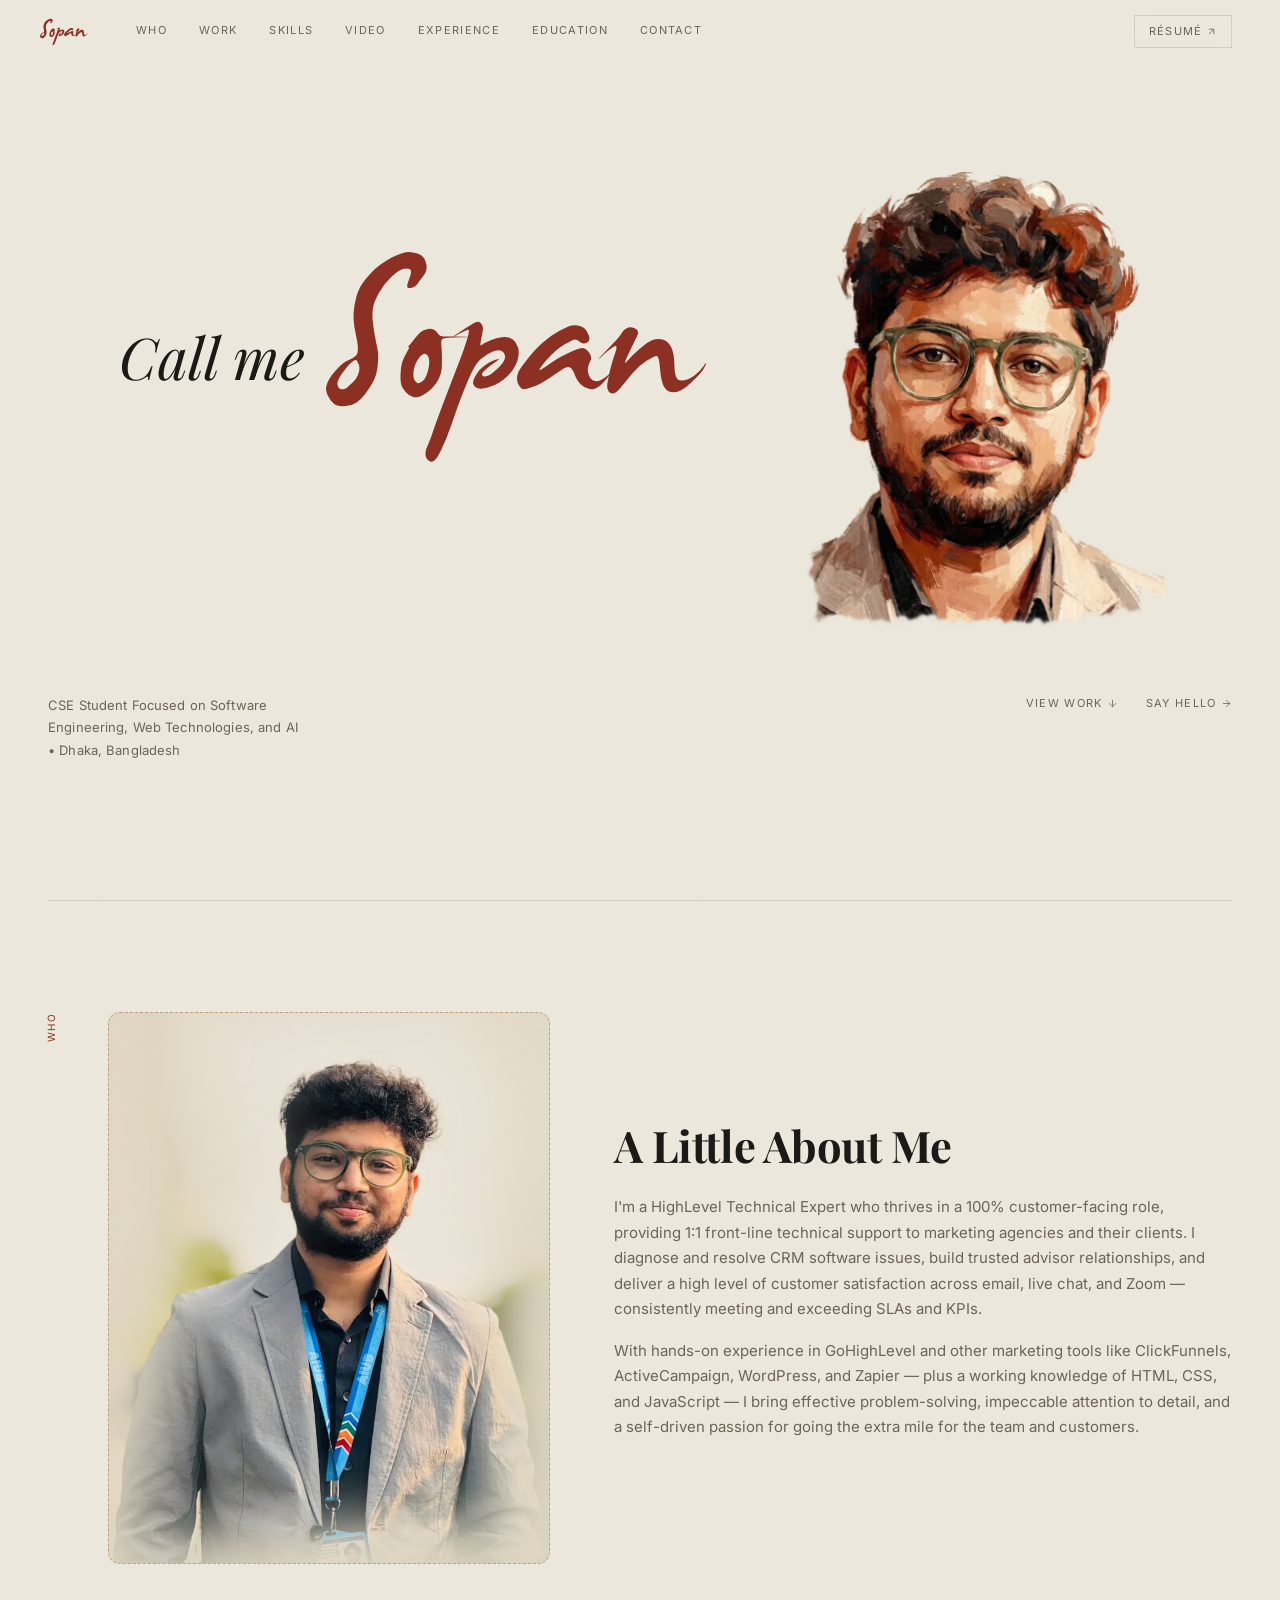
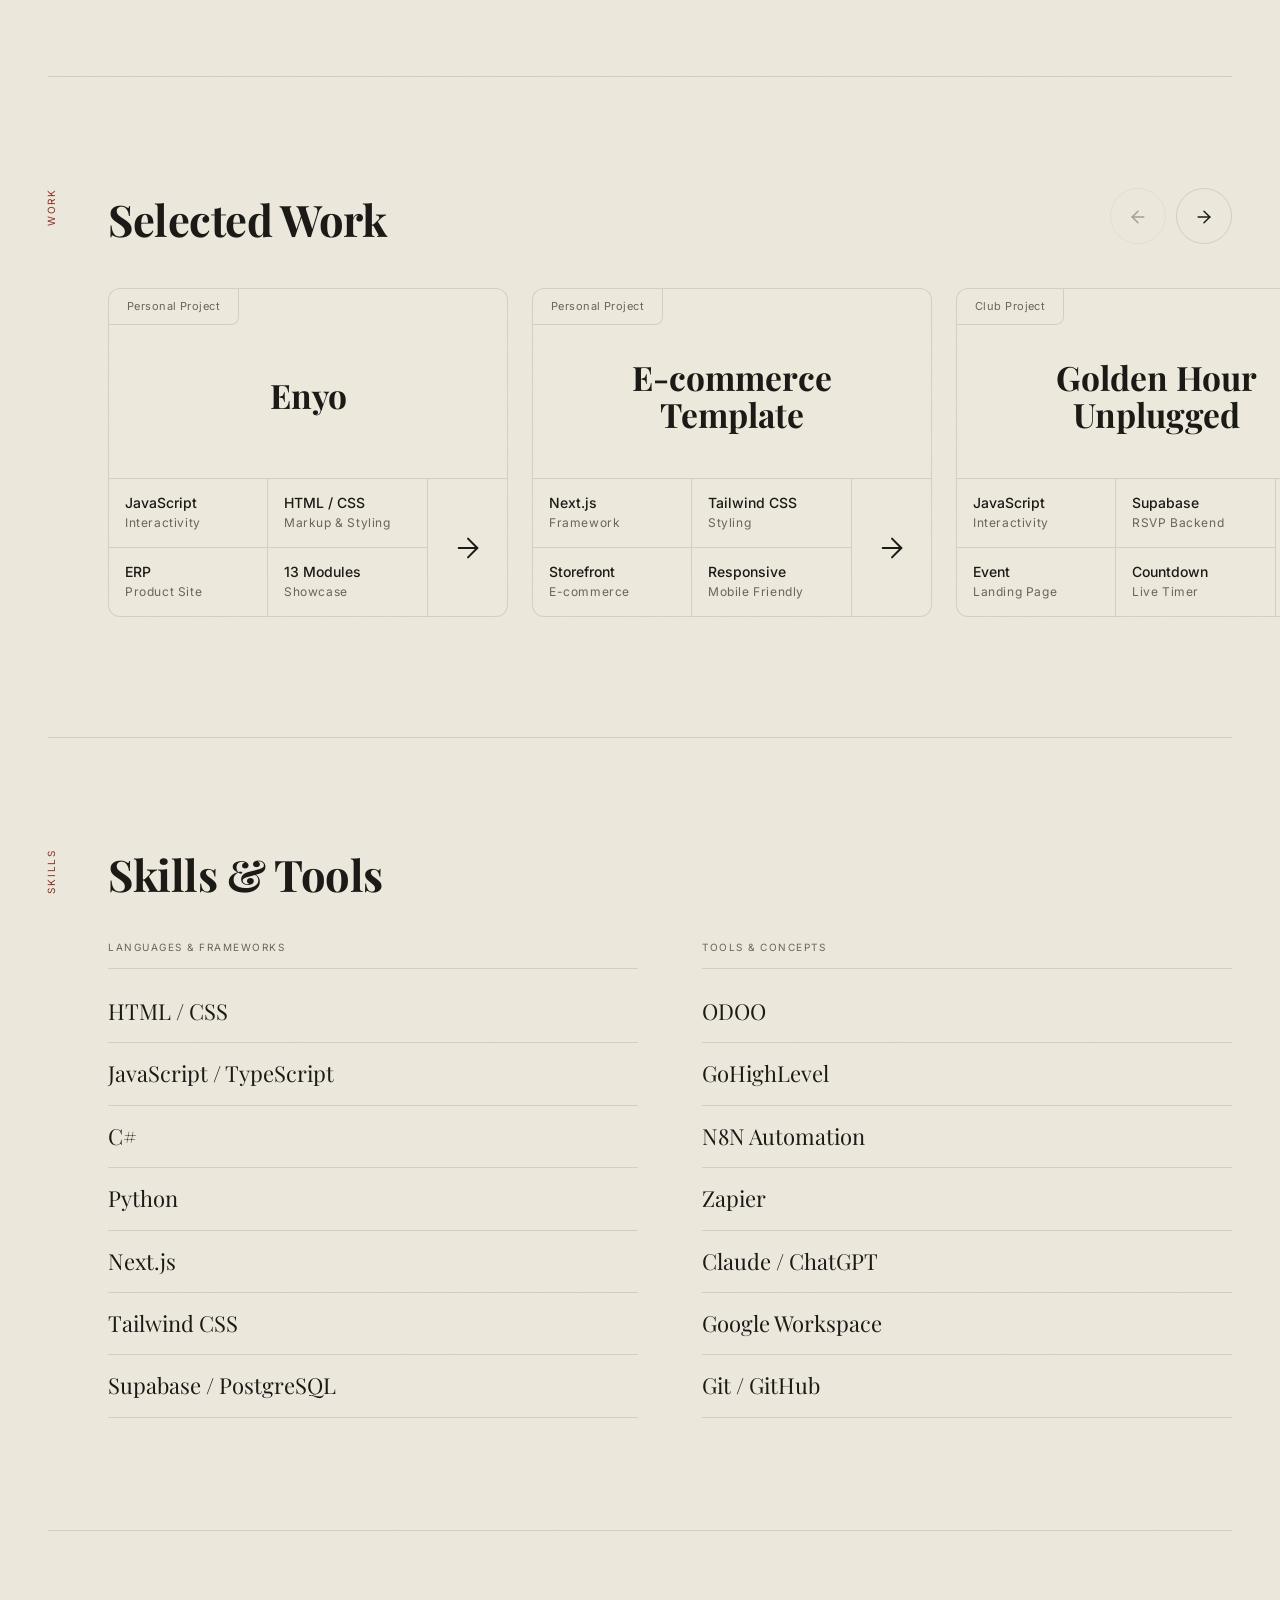
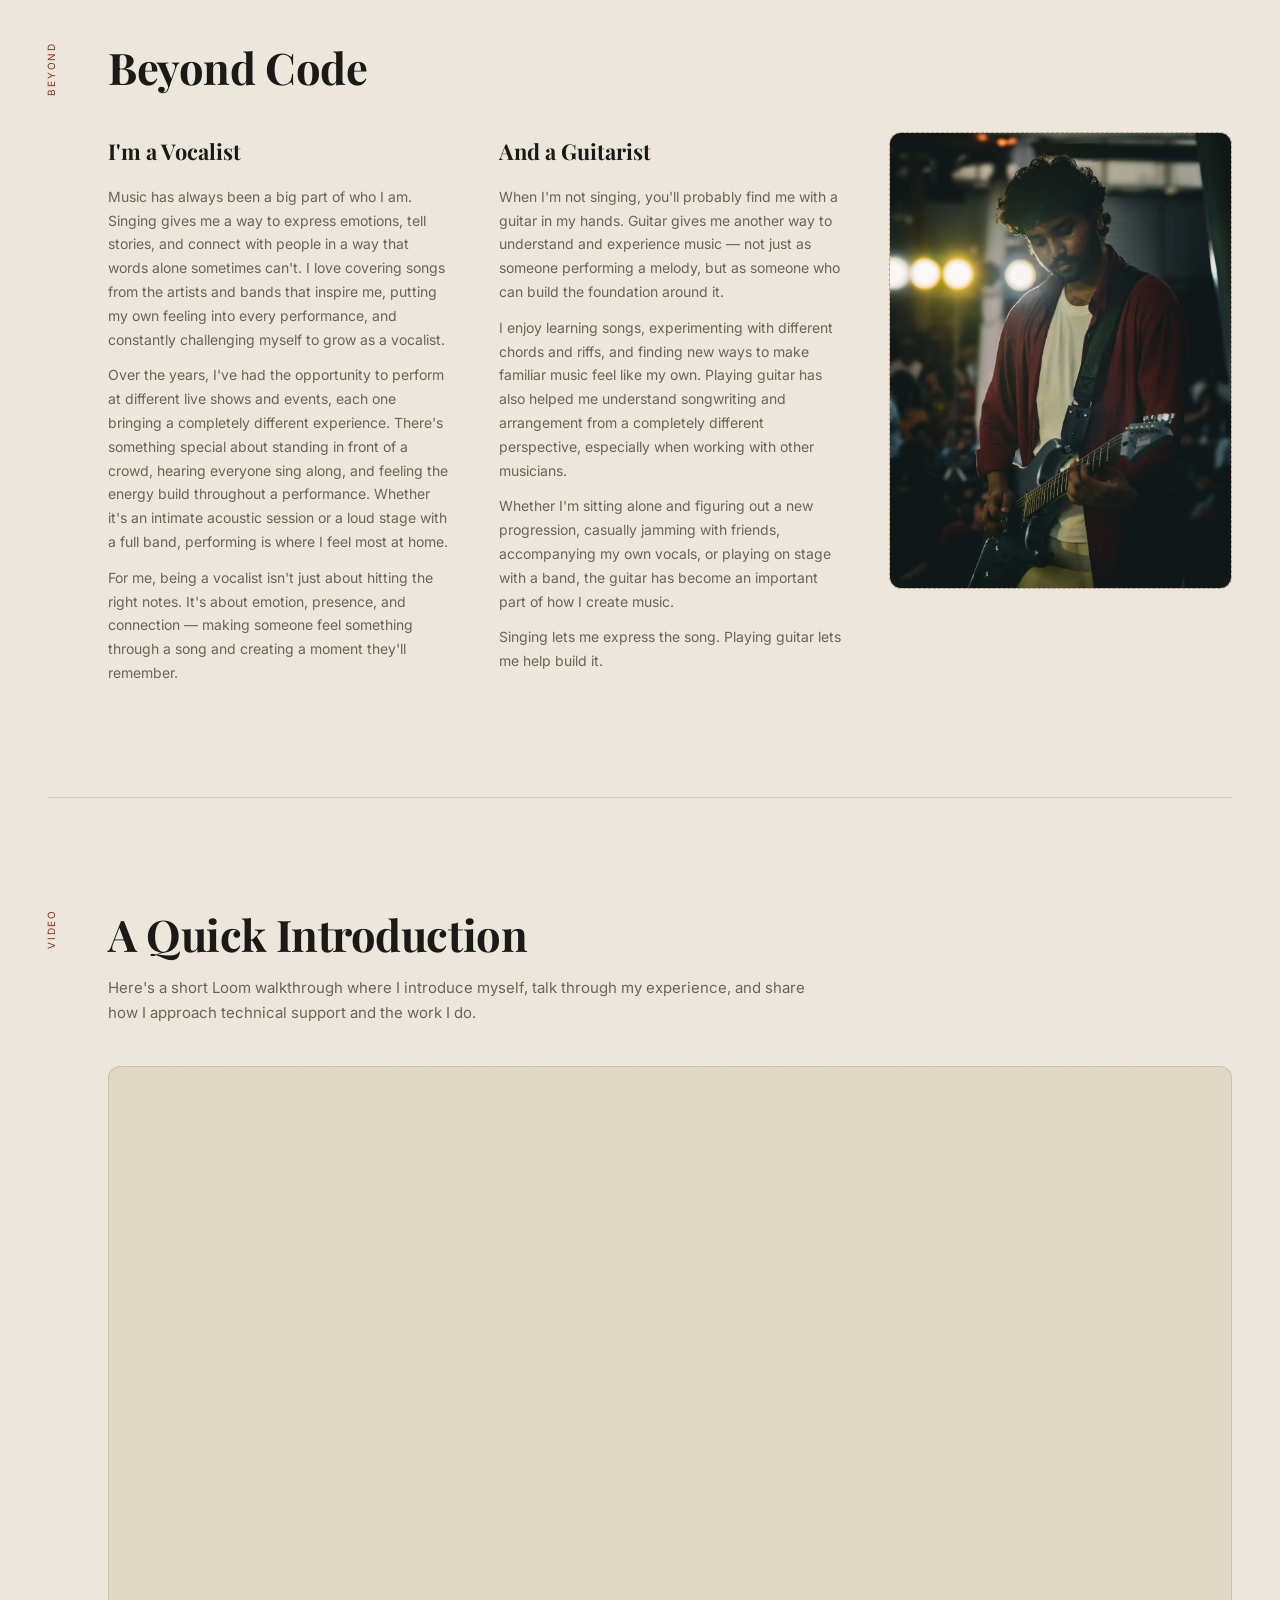
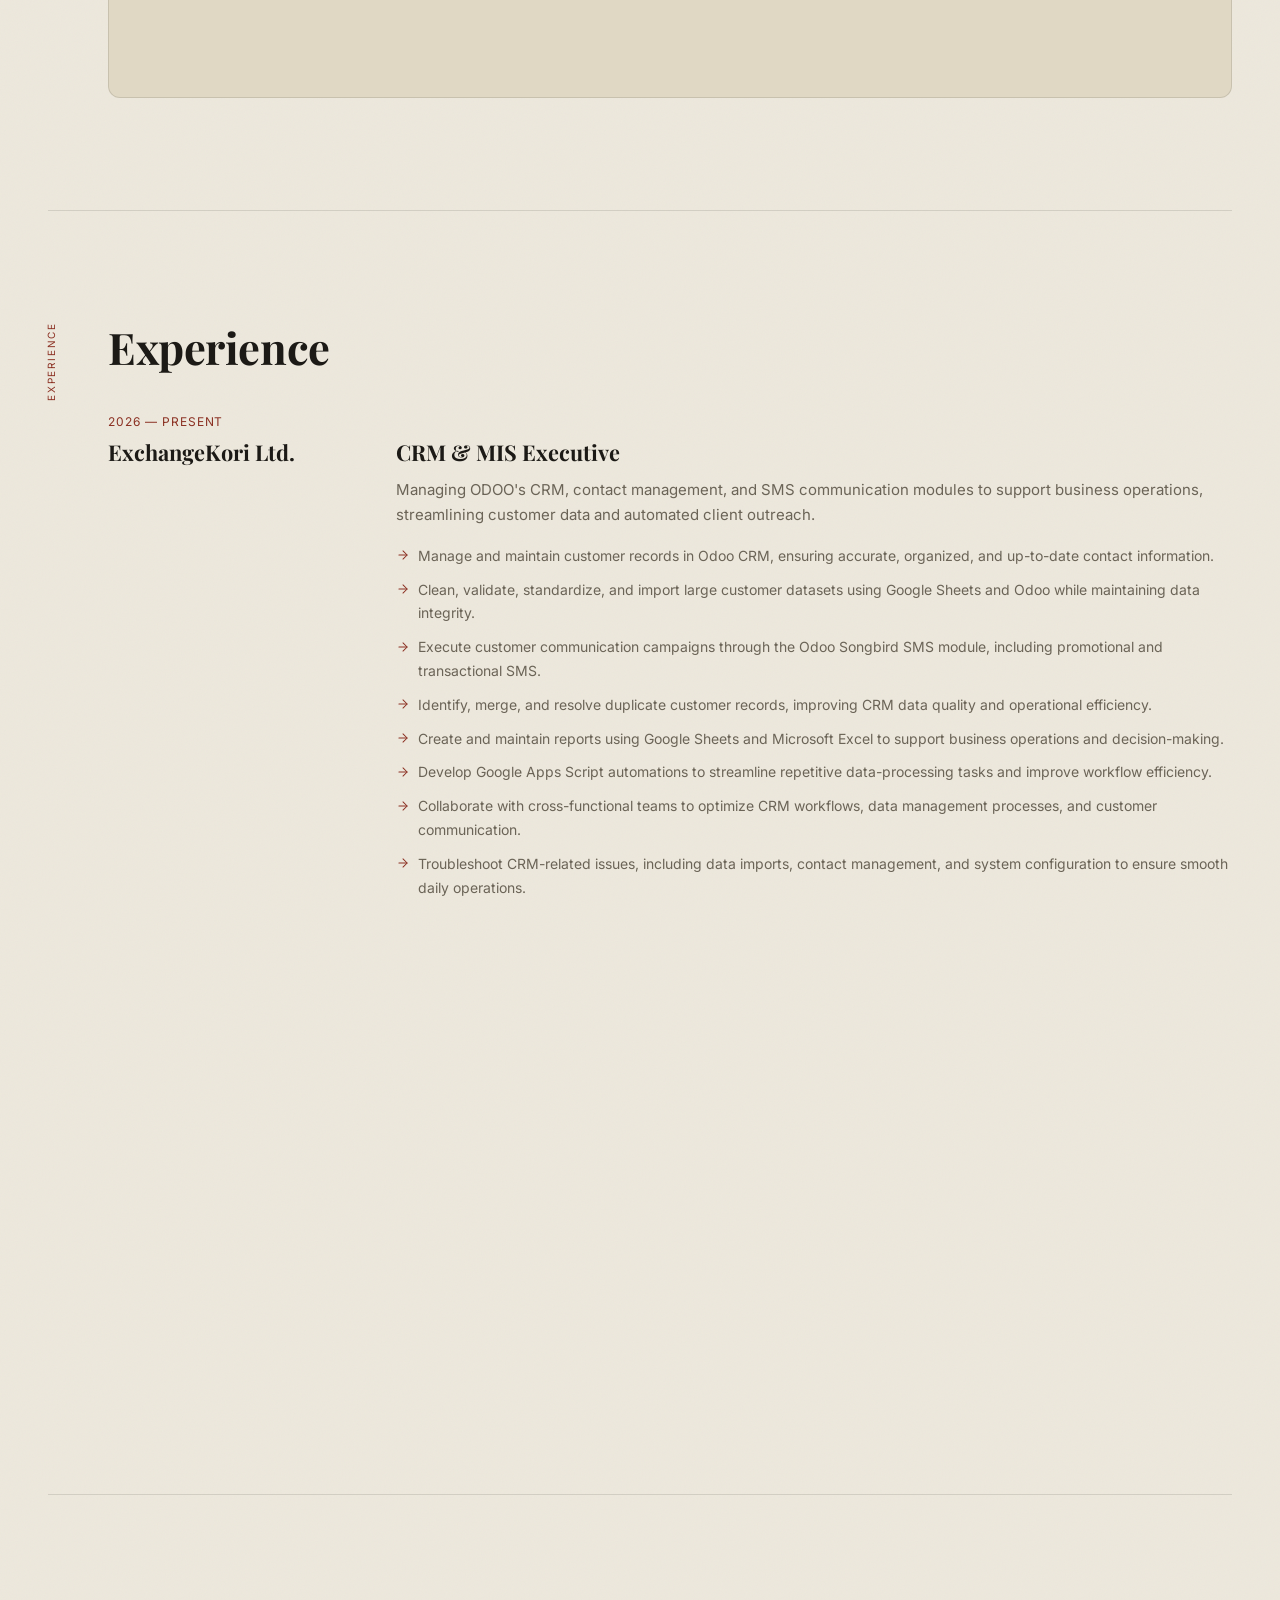
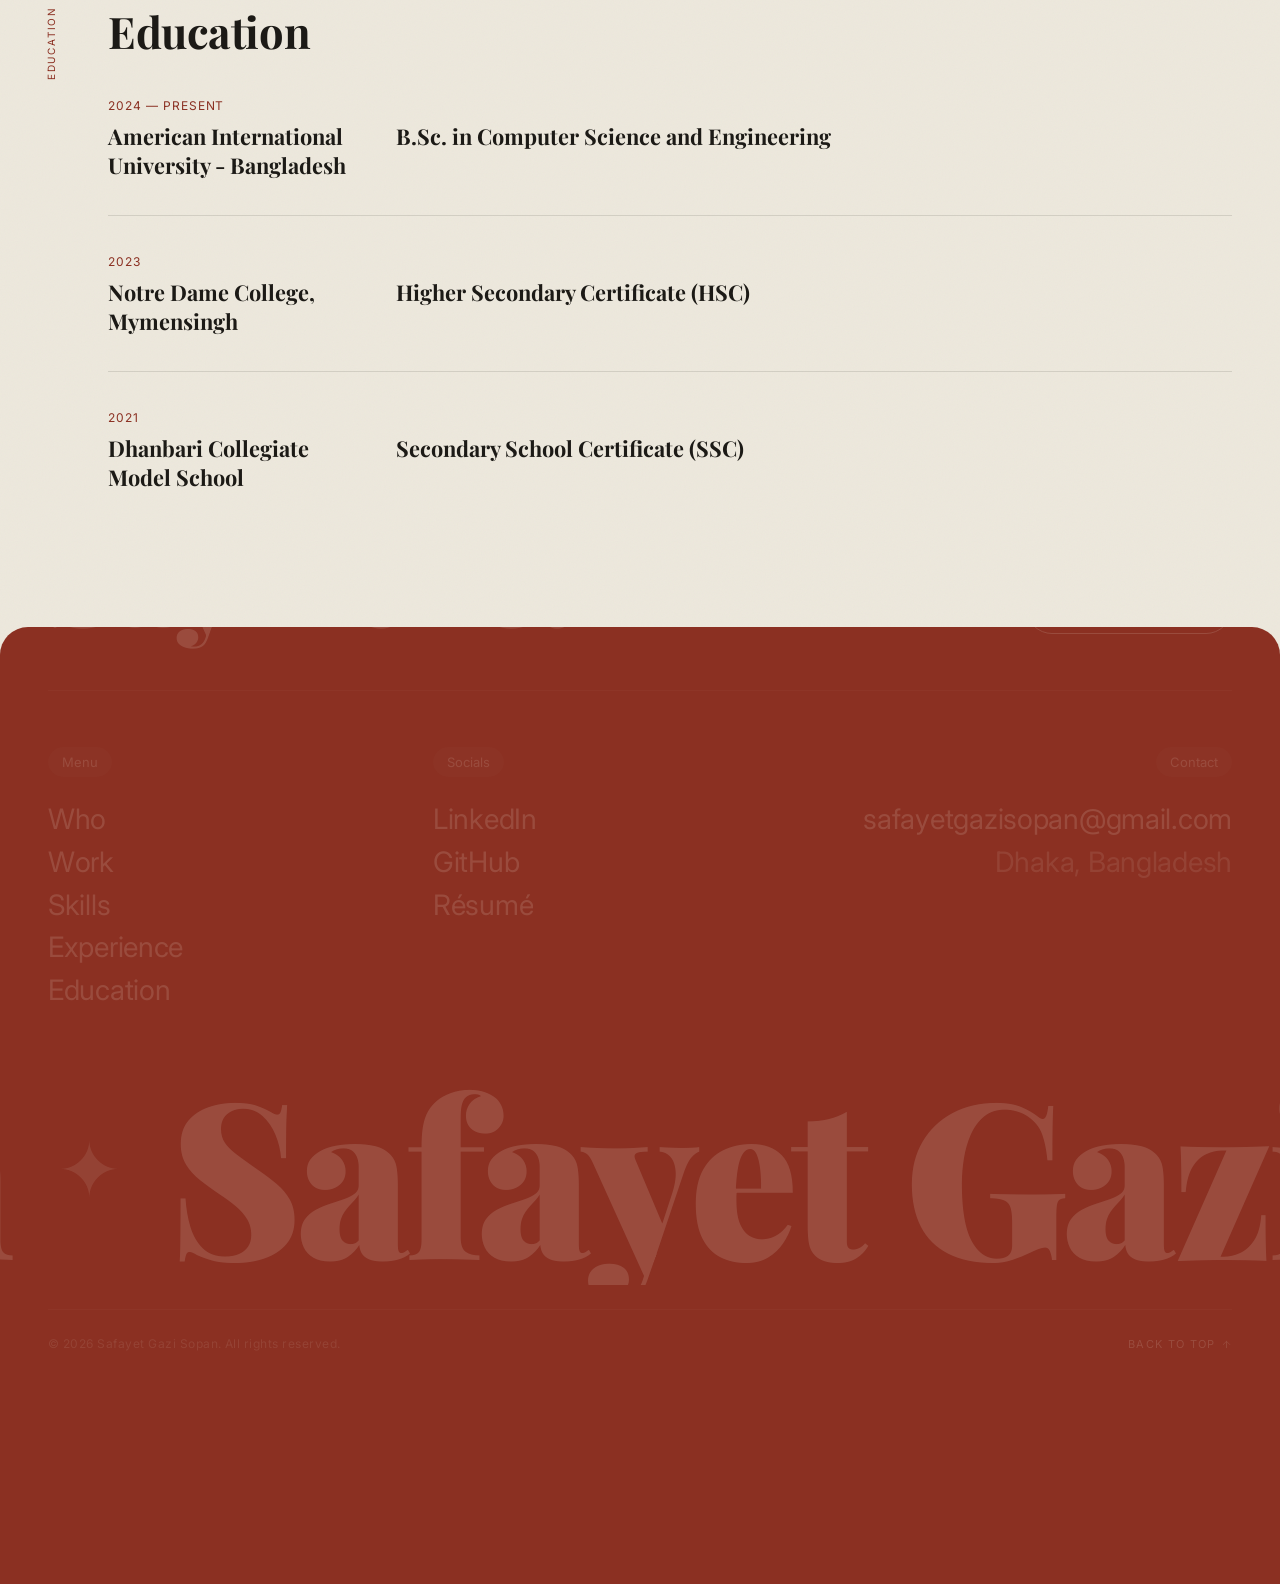
==== commit 26799ad6: "Add curtain loader, breathing hover dots and Call me Sopan hero - Loader: maroon curtain with the lo" ====
--- a/index.html
+++ b/index.html
@@ -13,11 +13,16 @@
 </head>
 <body>
 
-  <div class="loader" id="loader">
+  <div class="loader" id="loader" aria-hidden="true">
     <div class="loader__inner">
-      <div class="loader__track">
-        <div class="loader__bar" id="loaderBar"></div>
-      </div>
+      <svg class="loader__logo" viewBox="0.13627907633781433 11.724687576293945 51.18138122558594 28.24852180480957" xmlns="http://www.w3.org/2000/svg">
+        <path style="--i: 2" d="M10.37 11.89L10.37 11.89Q11.09 11.66 11.64 11.75Q12.19 11.84 12.64 12.00Q13.09 12.17 13.34 12.58Q13.59 12.99 13.67 13.50Q13.75 14.00 13.54 14.45Q13.32 14.90 13.03 15.23Q12.73 15.57 12.49 15.97Q12.25 16.37 11.79 16.51Q11.33 16.66 11.12 16.51Q10.92 16.37 11.36 15.28Q11.80 14.20 11.40 14.03Q11.00 13.87 10.46 14.01Q9.92 14.16 8.92 15.09Q7.91 16.02 7.25 17.24Q6.58 18.46 6.46 19.23Q6.33 20 6.40 20.75Q6.46 21.50 6.65 22.63Q6.84 23.75 7.04 24.64Q7.25 25.53 7.10 26.97Q6.95 28.42 6.39 29.36Q5.82 30.29 5.33 30.95Q4.84 31.60 4.21 32.01Q3.57 32.42 2.78 32.47Q1.99 32.52 1.55 32.35Q1.11 32.19 0.64 31.51Q0.18 30.84 0.14 30.28Q0.10 29.73 0.49 28.99Q0.88 28.26 1.72 27.38Q2.56 26.50 3.15 26.31Q3.75 26.11 4.21 25.63Q4.67 25.16 4.17 22.95Q3.67 20.74 3.93 19.16Q4.18 17.58 4.61 16.69Q5.04 15.80 5.98 14.78Q6.91 13.75 7.63 13.30Q8.34 12.85 8.99 12.48Q9.65 12.11 10.37 11.89ZM4.32 26.39L4.32 26.39Q4.02 25.90 2.80 27.42Q1.58 28.95 1.67 29.51Q1.76 30.08 2.04 30.16Q2.32 30.23 2.62 30.17Q2.91 30.10 3.14 29.85Q3.38 29.61 3.79 29.24Q4.20 28.87 4.43 28.30Q4.67 27.73 4.64 27.30Q4.61 26.88 4.32 26.39Z"></path>
+        <path style="--i: 1" d="M12.81 22.56L12.81 22.56Q13.18 22.21 13.72 22.11Q14.26 22.01 14.61 22.17Q14.96 22.32 15.21 22.72Q15.45 23.13 16.43 23.11Q17.40 23.09 18.86 23.12Q20.31 23.14 18.24 23.20Q16.17 23.26 15.89 23.37Q15.61 23.48 15.65 24.06Q15.70 24.65 15.73 25.30Q15.76 25.96 15.74 26.76Q15.72 27.56 15.63 27.95Q15.53 28.34 15.33 28.77Q15.14 29.20 14.76 29.68Q14.38 30.16 13.82 30.57Q13.26 30.98 12.79 31.18Q12.32 31.39 11.78 31.20Q11.23 31.02 10.89 30.62Q10.55 30.21 10.34 29.79Q10.14 29.36 10.17 28.28Q10.20 27.21 10.40 26.55Q10.61 25.90 11.04 25.19Q11.46 24.47 11.29 24.52Q11.11 24.57 11.20 24.47Q11.29 24.38 11.88 23.63Q12.46 22.89 12.81 22.56ZM13.79 25.63L13.79 25.63Q13.36 25.10 12.71 25.92Q12.07 26.74 11.94 27.66Q11.82 28.57 12.04 28.95Q12.27 29.32 12.51 29.38Q12.75 29.43 13.20 29.05Q13.65 28.67 13.94 27.40Q14.22 26.13 13.79 25.63Z"></path>
+        <path style="--i: 0" d="M18.16 22.48L18.16 22.48Q19.90 21.31 20.29 21.17Q20.68 21.04 20.95 21.27Q21.21 21.50 21.26 21.85Q21.31 22.19 21.05 23.34Q20.80 24.49 21.05 24.28Q21.31 24.06 21.78 23.85Q22.25 23.63 22.96 23.38Q23.67 23.13 24.30 23.16Q24.92 23.20 25.24 23.47Q25.57 23.73 25.65 23.90Q25.74 24.06 25.89 24.38Q26.04 24.69 26.04 24.76Q26.04 24.82 26.07 25.05Q26.11 25.27 26.04 25.79Q25.96 26.31 25.62 27.04Q25.27 27.77 24.59 28.41Q23.91 29.04 23.42 29.32Q22.93 29.59 22.37 29.80Q21.82 30.02 21.22 30.11Q20.63 30.20 20.28 29.94Q19.94 29.69 19.93 29.37Q19.92 29.04 20.14 28.63Q20.35 28.22 20.58 27.90Q20.80 27.58 21.33 27.14Q21.86 26.70 22.43 26.45Q23.01 26.19 23.34 26.12Q23.67 26.05 22.90 26.58Q22.13 27.11 21.55 27.62Q20.98 28.13 21.18 28.36Q21.39 28.59 21.92 28.39Q22.46 28.18 23.49 27.17Q24.51 26.15 24.15 25.42Q23.79 24.69 22.76 25.07Q21.74 25.45 20.94 26.15Q20.14 26.86 19.26 28.99Q18.38 31.13 18.01 32.16Q17.64 33.18 17.02 34.98Q16.41 36.78 15.59 38.47Q14.77 40.16 14.25 39.95Q13.73 39.75 13.61 39.39Q13.50 39.04 13.54 38.65Q13.59 38.26 13.87 37.67Q14.14 37.07 14.61 35.68Q15.08 34.30 16.59 30.34Q18.11 26.39 18.39 25.65Q18.67 24.92 19.12 23.50Q19.57 22.07 19.21 22.20Q18.85 22.32 17.64 22.98Q16.43 23.63 18.16 22.48Z"></path>
+        <path style="--i: 1" d="M33.05 21.66L33.05 21.66Q33.50 21.54 34.03 21.62Q34.57 21.70 34.89 21.95Q35.21 22.21 35.51 22.95Q35.80 23.69 35.24 23.95Q34.69 24.20 34.24 23.77Q33.79 23.34 33.30 23.59Q32.81 23.85 32.33 24.11Q31.86 24.38 31.15 24.94Q30.45 25.51 29.71 26.39Q28.96 27.27 28.89 27.51Q28.81 27.75 29.27 27.44Q29.73 27.13 30.67 26.49Q31.62 25.86 33.06 25.20Q34.49 24.53 34.87 24.68Q35.25 24.82 35.53 25.21Q35.80 25.61 35.84 25.89Q35.88 26.17 35.75 26.34Q35.63 26.50 35.46 27.09Q35.29 27.68 35.49 28.22Q35.68 28.77 35.99 28.97Q36.29 29.18 36.82 29.09Q37.34 29.00 38.12 28.29Q38.89 27.58 38.05 28.62Q37.21 29.67 36.72 29.95Q36.23 30.23 35.96 30.22Q35.68 30.21 35.24 30.05Q34.80 29.88 34.41 29.53Q34.02 29.18 33.80 28.67Q33.57 28.16 33.50 27.92Q33.42 27.68 33.13 27.38Q32.85 27.09 32.44 27.26Q32.03 27.42 31.01 28.16Q29.98 28.91 29.09 29.38Q28.20 29.86 27.50 30.05Q26.80 30.23 26.59 30.18Q26.39 30.12 26.14 29.74Q25.90 29.36 25.86 28.91Q25.82 28.46 25.99 28.00Q26.15 27.54 27.24 26.16Q28.32 24.79 29.33 23.91Q30.33 23.03 31.46 22.41Q32.60 21.80 33.05 21.66Z"></path>
+        <path style="--i: 2" d="M40.70 21.95L40.70 21.95Q41.11 21.76 41.75 22.03Q42.38 22.30 42.02 23.05Q41.66 23.79 40.84 25.50Q40.02 27.21 40.67 26.44Q41.33 25.66 42.26 24.86Q43.18 24.06 43.59 23.83Q44.00 23.59 44.48 23.48Q44.96 23.36 45.57 23.54Q46.17 23.71 46.60 24.52Q47.03 25.33 47.06 27.20Q47.09 29.06 47.98 29.02Q48.87 28.98 49.71 28.37Q50.55 27.75 50.96 27.12Q51.37 26.48 51.31 26.78Q51.25 27.07 50.86 27.64Q50.47 28.20 49.20 29.39Q47.93 30.59 47.00 30.61Q46.07 30.63 45.65 29.86Q45.23 29.10 45.11 27.43Q44.98 25.76 44.67 25.73Q44.36 25.70 43.30 26.36Q42.25 27.01 41.37 28.07Q40.49 29.12 39.93 29.85Q39.38 30.59 38.93 30.74Q38.48 30.90 38.19 30.51Q37.91 30.12 38.00 29.55Q38.09 28.98 38.34 27.81Q38.59 26.64 39.06 25.34Q39.53 24.04 38.85 24.49Q38.16 24.94 37.18 25.85Q36.19 26.76 37.88 24.99Q39.57 23.22 39.76 22.93Q39.94 22.64 40.12 22.39Q40.29 22.15 40.70 21.95Z"></path>
+      </svg>
+      <span class="loader__rule" id="loaderRule"></span>
     </div>
   </div>
 
@@ -81,7 +86,20 @@
 
       <!-- First name row — sits above image -->
       <div class="hero__name-row hero__name-row--top">
-        <span class="hero__first hero-hover" id="heroFirst">Safayet Gazi</span>
+        <span class="hero__first hero-hover" id="heroFirst">
+          <span class="hero__word hero__word--left">Safayet</span>
+          <span class="hero__word hero__word--right">Gazi</span>
+          <span class="hero__call" aria-hidden="true">
+            <span class="hero__call-text">Call me</span>
+            <svg class="hero__call-logo" viewBox="0.13627907633781433 11.724687576293945 51.18138122558594 28.24852180480957" xmlns="http://www.w3.org/2000/svg">
+              <path style="--n: 0" d="M10.37 11.89L10.37 11.89Q11.09 11.66 11.64 11.75Q12.19 11.84 12.64 12.00Q13.09 12.17 13.34 12.58Q13.59 12.99 13.67 13.50Q13.75 14.00 13.54 14.45Q13.32 14.90 13.03 15.23Q12.73 15.57 12.49 15.97Q12.25 16.37 11.79 16.51Q11.33 16.66 11.12 16.51Q10.92 16.37 11.36 15.28Q11.80 14.20 11.40 14.03Q11.00 13.87 10.46 14.01Q9.92 14.16 8.92 15.09Q7.91 16.02 7.25 17.24Q6.58 18.46 6.46 19.23Q6.33 20 6.40 20.75Q6.46 21.50 6.65 22.63Q6.84 23.75 7.04 24.64Q7.25 25.53 7.10 26.97Q6.95 28.42 6.39 29.36Q5.82 30.29 5.33 30.95Q4.84 31.60 4.21 32.01Q3.57 32.42 2.78 32.47Q1.99 32.52 1.55 32.35Q1.11 32.19 0.64 31.51Q0.18 30.84 0.14 30.28Q0.10 29.73 0.49 28.99Q0.88 28.26 1.72 27.38Q2.56 26.50 3.15 26.31Q3.75 26.11 4.21 25.63Q4.67 25.16 4.17 22.95Q3.67 20.74 3.93 19.16Q4.18 17.58 4.61 16.69Q5.04 15.80 5.98 14.78Q6.91 13.75 7.63 13.30Q8.34 12.85 8.99 12.48Q9.65 12.11 10.37 11.89ZM4.32 26.39L4.32 26.39Q4.02 25.90 2.80 27.42Q1.58 28.95 1.67 29.51Q1.76 30.08 2.04 30.16Q2.32 30.23 2.62 30.17Q2.91 30.10 3.14 29.85Q3.38 29.61 3.79 29.24Q4.20 28.87 4.43 28.30Q4.67 27.73 4.64 27.30Q4.61 26.88 4.32 26.39Z"></path>
+              <path style="--n: 1" d="M12.81 22.56L12.81 22.56Q13.18 22.21 13.72 22.11Q14.26 22.01 14.61 22.17Q14.96 22.32 15.21 22.72Q15.45 23.13 16.43 23.11Q17.40 23.09 18.86 23.12Q20.31 23.14 18.24 23.20Q16.17 23.26 15.89 23.37Q15.61 23.48 15.65 24.06Q15.70 24.65 15.73 25.30Q15.76 25.96 15.74 26.76Q15.72 27.56 15.63 27.95Q15.53 28.34 15.33 28.77Q15.14 29.20 14.76 29.68Q14.38 30.16 13.82 30.57Q13.26 30.98 12.79 31.18Q12.32 31.39 11.78 31.20Q11.23 31.02 10.89 30.62Q10.55 30.21 10.34 29.79Q10.14 29.36 10.17 28.28Q10.20 27.21 10.40 26.55Q10.61 25.90 11.04 25.19Q11.46 24.47 11.29 24.52Q11.11 24.57 11.20 24.47Q11.29 24.38 11.88 23.63Q12.46 22.89 12.81 22.56ZM13.79 25.63L13.79 25.63Q13.36 25.10 12.71 25.92Q12.07 26.74 11.94 27.66Q11.82 28.57 12.04 28.95Q12.27 29.32 12.51 29.38Q12.75 29.43 13.20 29.05Q13.65 28.67 13.94 27.40Q14.22 26.13 13.79 25.63Z"></path>
+              <path style="--n: 2" d="M18.16 22.48L18.16 22.48Q19.90 21.31 20.29 21.17Q20.68 21.04 20.95 21.27Q21.21 21.50 21.26 21.85Q21.31 22.19 21.05 23.34Q20.80 24.49 21.05 24.28Q21.31 24.06 21.78 23.85Q22.25 23.63 22.96 23.38Q23.67 23.13 24.30 23.16Q24.92 23.20 25.24 23.47Q25.57 23.73 25.65 23.90Q25.74 24.06 25.89 24.38Q26.04 24.69 26.04 24.76Q26.04 24.82 26.07 25.05Q26.11 25.27 26.04 25.79Q25.96 26.31 25.62 27.04Q25.27 27.77 24.59 28.41Q23.91 29.04 23.42 29.32Q22.93 29.59 22.37 29.80Q21.82 30.02 21.22 30.11Q20.63 30.20 20.28 29.94Q19.94 29.69 19.93 29.37Q19.92 29.04 20.14 28.63Q20.35 28.22 20.58 27.90Q20.80 27.58 21.33 27.14Q21.86 26.70 22.43 26.45Q23.01 26.19 23.34 26.12Q23.67 26.05 22.90 26.58Q22.13 27.11 21.55 27.62Q20.98 28.13 21.18 28.36Q21.39 28.59 21.92 28.39Q22.46 28.18 23.49 27.17Q24.51 26.15 24.15 25.42Q23.79 24.69 22.76 25.07Q21.74 25.45 20.94 26.15Q20.14 26.86 19.26 28.99Q18.38 31.13 18.01 32.16Q17.64 33.18 17.02 34.98Q16.41 36.78 15.59 38.47Q14.77 40.16 14.25 39.95Q13.73 39.75 13.61 39.39Q13.50 39.04 13.54 38.65Q13.59 38.26 13.87 37.67Q14.14 37.07 14.61 35.68Q15.08 34.30 16.59 30.34Q18.11 26.39 18.39 25.65Q18.67 24.92 19.12 23.50Q19.57 22.07 19.21 22.20Q18.85 22.32 17.64 22.98Q16.43 23.63 18.16 22.48Z"></path>
+              <path style="--n: 3" d="M33.05 21.66L33.05 21.66Q33.50 21.54 34.03 21.62Q34.57 21.70 34.89 21.95Q35.21 22.21 35.51 22.95Q35.80 23.69 35.24 23.95Q34.69 24.20 34.24 23.77Q33.79 23.34 33.30 23.59Q32.81 23.85 32.33 24.11Q31.86 24.38 31.15 24.94Q30.45 25.51 29.71 26.39Q28.96 27.27 28.89 27.51Q28.81 27.75 29.27 27.44Q29.73 27.13 30.67 26.49Q31.62 25.86 33.06 25.20Q34.49 24.53 34.87 24.68Q35.25 24.82 35.53 25.21Q35.80 25.61 35.84 25.89Q35.88 26.17 35.75 26.34Q35.63 26.50 35.46 27.09Q35.29 27.68 35.49 28.22Q35.68 28.77 35.99 28.97Q36.29 29.18 36.82 29.09Q37.34 29.00 38.12 28.29Q38.89 27.58 38.05 28.62Q37.21 29.67 36.72 29.95Q36.23 30.23 35.96 30.22Q35.68 30.21 35.24 30.05Q34.80 29.88 34.41 29.53Q34.02 29.18 33.80 28.67Q33.57 28.16 33.50 27.92Q33.42 27.68 33.13 27.38Q32.85 27.09 32.44 27.26Q32.03 27.42 31.01 28.16Q29.98 28.91 29.09 29.38Q28.20 29.86 27.50 30.05Q26.80 30.23 26.59 30.18Q26.39 30.12 26.14 29.74Q25.90 29.36 25.86 28.91Q25.82 28.46 25.99 28.00Q26.15 27.54 27.24 26.16Q28.32 24.79 29.33 23.91Q30.33 23.03 31.46 22.41Q32.60 21.80 33.05 21.66Z"></path>
+              <path style="--n: 4" d="M40.70 21.95L40.70 21.95Q41.11 21.76 41.75 22.03Q42.38 22.30 42.02 23.05Q41.66 23.79 40.84 25.50Q40.02 27.21 40.67 26.44Q41.33 25.66 42.26 24.86Q43.18 24.06 43.59 23.83Q44.00 23.59 44.48 23.48Q44.96 23.36 45.57 23.54Q46.17 23.71 46.60 24.52Q47.03 25.33 47.06 27.20Q47.09 29.06 47.98 29.02Q48.87 28.98 49.71 28.37Q50.55 27.75 50.96 27.12Q51.37 26.48 51.31 26.78Q51.25 27.07 50.86 27.64Q50.47 28.20 49.20 29.39Q47.93 30.59 47.00 30.61Q46.07 30.63 45.65 29.86Q45.23 29.10 45.11 27.43Q44.98 25.76 44.67 25.73Q44.36 25.70 43.30 26.36Q42.25 27.01 41.37 28.07Q40.49 29.12 39.93 29.85Q39.38 30.59 38.93 30.74Q38.48 30.90 38.19 30.51Q37.91 30.12 38.00 29.55Q38.09 28.98 38.34 27.81Q38.59 26.64 39.06 25.34Q39.53 24.04 38.85 24.49Q38.16 24.94 37.18 25.85Q36.19 26.76 37.88 24.99Q39.57 23.22 39.76 22.93Q39.94 22.64 40.12 22.39Q40.29 22.15 40.70 21.95Z"></path>
+            </svg>
+          </span>
+        </span>
       </div>
 
       <!-- Portrait frame — between the two name rows -->
@@ -93,7 +111,7 @@
 
       <!-- Last name row — sits below image, overlaps bottom -->
       <div class="hero__name-row hero__name-row--bottom">
-        <span class="hero__last hero-hover hero-scramble" id="heroLast">Sopan</span>
+        <span class="hero__last hero-hover" id="heroLast"><span class="hero__last-text" id="heroLastText">Sopan</span></span>
       </div>
 
       <!-- Subtitle + CTAs -->
--- a/src/css/style.css
+++ b/src/css/style.css
@@ -10,6 +10,9 @@
   --accent: #8B3022;
   --accent-dim: rgba(139, 48, 34, 0.18);
   --rule: rgba(28, 26, 22, 0.12);
+  --loader-bg: #3B1013;
+  --loader-ink: var(--bg);
+  --loader-rule: rgba(237, 232, 220, 0.5);
 
   --font-display: 'Playfair Display', serif;
   --font-body: 'Inter', sans-serif;
@@ -675,6 +678,93 @@
 
 .hero__last.in {
   animation: slideFromRight 1s var(--ease-out) 0.35s forwards;
+}
+
+/* ----- "Call me [logo]": the first name parts, the letters of "Sopan" roll
+         up and fade one by one, then the logo's letters arrive the same
+         way. On the way back the logo rolls out and "Sopan" rolls in. ----- */
+.hero__word {
+  display: inline-block;
+  transition: transform 0.7s var(--ease-out) 0.5s, opacity 0.6s ease 0.5s;
+}
+
+.hero-wrapper.is-calling .hero__word {
+  opacity: 0;
+  transition: transform 0.7s var(--ease-out), opacity 0.45s ease;
+}
+
+.hero-wrapper.is-calling .hero__word--left  { transform: translateX(-0.7em); }
+.hero-wrapper.is-calling .hero__word--right { transform: translateX(0.7em); }
+
+.hero__char {
+  display: inline-block;
+  --roll: 0.6em;
+}
+
+.hero-wrapper.is-calling .hero__char {
+  animation: rollAway 0.55s var(--ease-in-out) calc(var(--n) * 50ms) both;
+}
+
+.hero-wrapper.is-leaving .hero__char {
+  animation: rollIn 0.7s var(--ease-out) calc(0.45s + var(--n) * 50ms) both;
+}
+
+.hero__call {
+  position: absolute;
+  inset: 0;
+  display: flex;
+  align-items: center;
+  justify-content: center;
+  gap: 0.18em;
+  letter-spacing: 0;
+  pointer-events: none;
+}
+
+.hero__call-text {
+  font-size: 0.5em;
+  font-style: italic;
+  font-weight: 400;
+  color: var(--ink);
+  white-space: nowrap;
+  opacity: 0;
+  transform: translateX(-0.4em);
+  transition: transform 0.35s ease, opacity 0.35s ease;
+}
+
+.hero-wrapper.is-calling .hero__call-text {
+  opacity: 1;
+  transform: none;
+  transition: transform 0.7s var(--ease-out) 0.75s, opacity 0.6s ease 0.75s;
+}
+
+.hero__call-logo {
+  width: 3.3em;
+  height: auto;
+  overflow: visible;
+}
+
+.hero__call-logo path {
+  fill: var(--accent);
+  opacity: 0;
+  --roll: 12px;   /* the logo's own units, about the same distance on screen */
+}
+
+.hero-wrapper.is-calling .hero__call-logo path {
+  animation: rollIn 0.7s var(--ease-out) calc(0.45s + var(--n) * 50ms) both;
+}
+
+.hero-wrapper.is-leaving .hero__call-logo path {
+  animation: rollAway 0.55s var(--ease-in-out) calc(var(--n) * 50ms) both;
+}
+
+@keyframes rollAway {
+  from { opacity: 1; transform: none; }
+  to   { opacity: 0; transform: translateY(calc(var(--roll) * -1)); }
+}
+
+@keyframes rollIn {
+  from { opacity: 0; transform: translateY(var(--roll)); }
+  to   { opacity: 1; transform: none; }
 }
 
 @keyframes slideFromLeft {
@@ -2035,41 +2125,75 @@
 .loader {
   position: fixed;
   inset: 0;
-  background: var(--bg);
+  background: var(--loader-bg);
+  color: var(--loader-ink);
   z-index: 100001;
-  display: flex;
-  align-items: flex-end;
-  justify-content: center;
-  padding-bottom: 64px;
-  transition: transform 0.8s var(--ease-in-out);
+  display: grid;
+  place-items: center;
+  padding: 0 24px;
+  clip-path: inset(0 0 0 0);
+  transition: clip-path 0.8s cubic-bezier(0.77, 0, 0.175, 1);
   /* if JS never runs, still get out of the way */
-  animation: loaderFailsafe 0.4s ease 3s forwards;
+  animation: loaderFailsafe 0.4s ease 5s forwards;
 }
 
 @keyframes loaderFailsafe {
   to { opacity: 0; visibility: hidden; }
 }
 
-.loader.is-hidden {
-  transform: translateY(-100%);
+/* the curtain lifts: its bottom edge wipes up the screen */
+.loader.is-lifting {
+  clip-path: inset(0 0 100% 0);
+  pointer-events: none;
 }
 
 .loader__inner {
-  width: 100%;
-  padding: 0 var(--pad-x);
-}
-
-.loader__track {
-  width: 100%;
+  display: flex;
+  flex-direction: column;
+  align-items: center;
+  gap: 24px;
+}
+
+.loader__logo {
+  display: block;
+  width: clamp(200px, 24vw, 300px);
+  height: auto;
+  overflow: hidden;
+}
+
+/* each letter rises into the logo's box, from the middle letter outwards.
+   Lengths here are in the SVG's own units: 30 clears its whole height. */
+.loader__logo path {
+  fill: currentColor;
+  transform: translateY(30px);
+  transition: transform 0.95s cubic-bezier(0.16, 1, 0.3, 1);
+  transition-delay: calc(var(--i) * 45ms);
+}
+
+.loader.is-in .loader__logo path {
+  transform: none;
+}
+
+/* ...and leaves through the top, from the outer letters inwards */
+.loader.is-out .loader__logo path {
+  transform: translateY(-30px);
+  transition: transform 0.45s cubic-bezier(0.55, 0.06, 0.68, 0.19);
+  transition-delay: calc((2 - var(--i)) * 25ms);
+}
+
+/* progress line: grows left to right, leaves to the right */
+.loader__rule {
+  display: block;
+  width: 96px;
   height: 1px;
-  background: rgba(0, 0, 0, .08);
-  overflow: hidden;
-}
-
-.loader__bar {
-  width: 0%;
-  height: 100%;
-  background: var(--accent);
+  background: var(--loader-rule);
+  transform: scaleX(0);
+  transform-origin: left center;
+}
+
+.loader.is-lifting .loader__rule {
+  transform-origin: right center;
+  transition: transform 0.4s cubic-bezier(0.55, 0.06, 0.68, 0.19);
 }
 
 /* ============================================================
@@ -2442,9 +2566,6 @@
     border-radius: 8px;
   }
 
-  .loader {
-    padding-bottom: 40px;
-  }
 }
 
 /* ----- Phone hero intro: the portrait shows first, then fades away
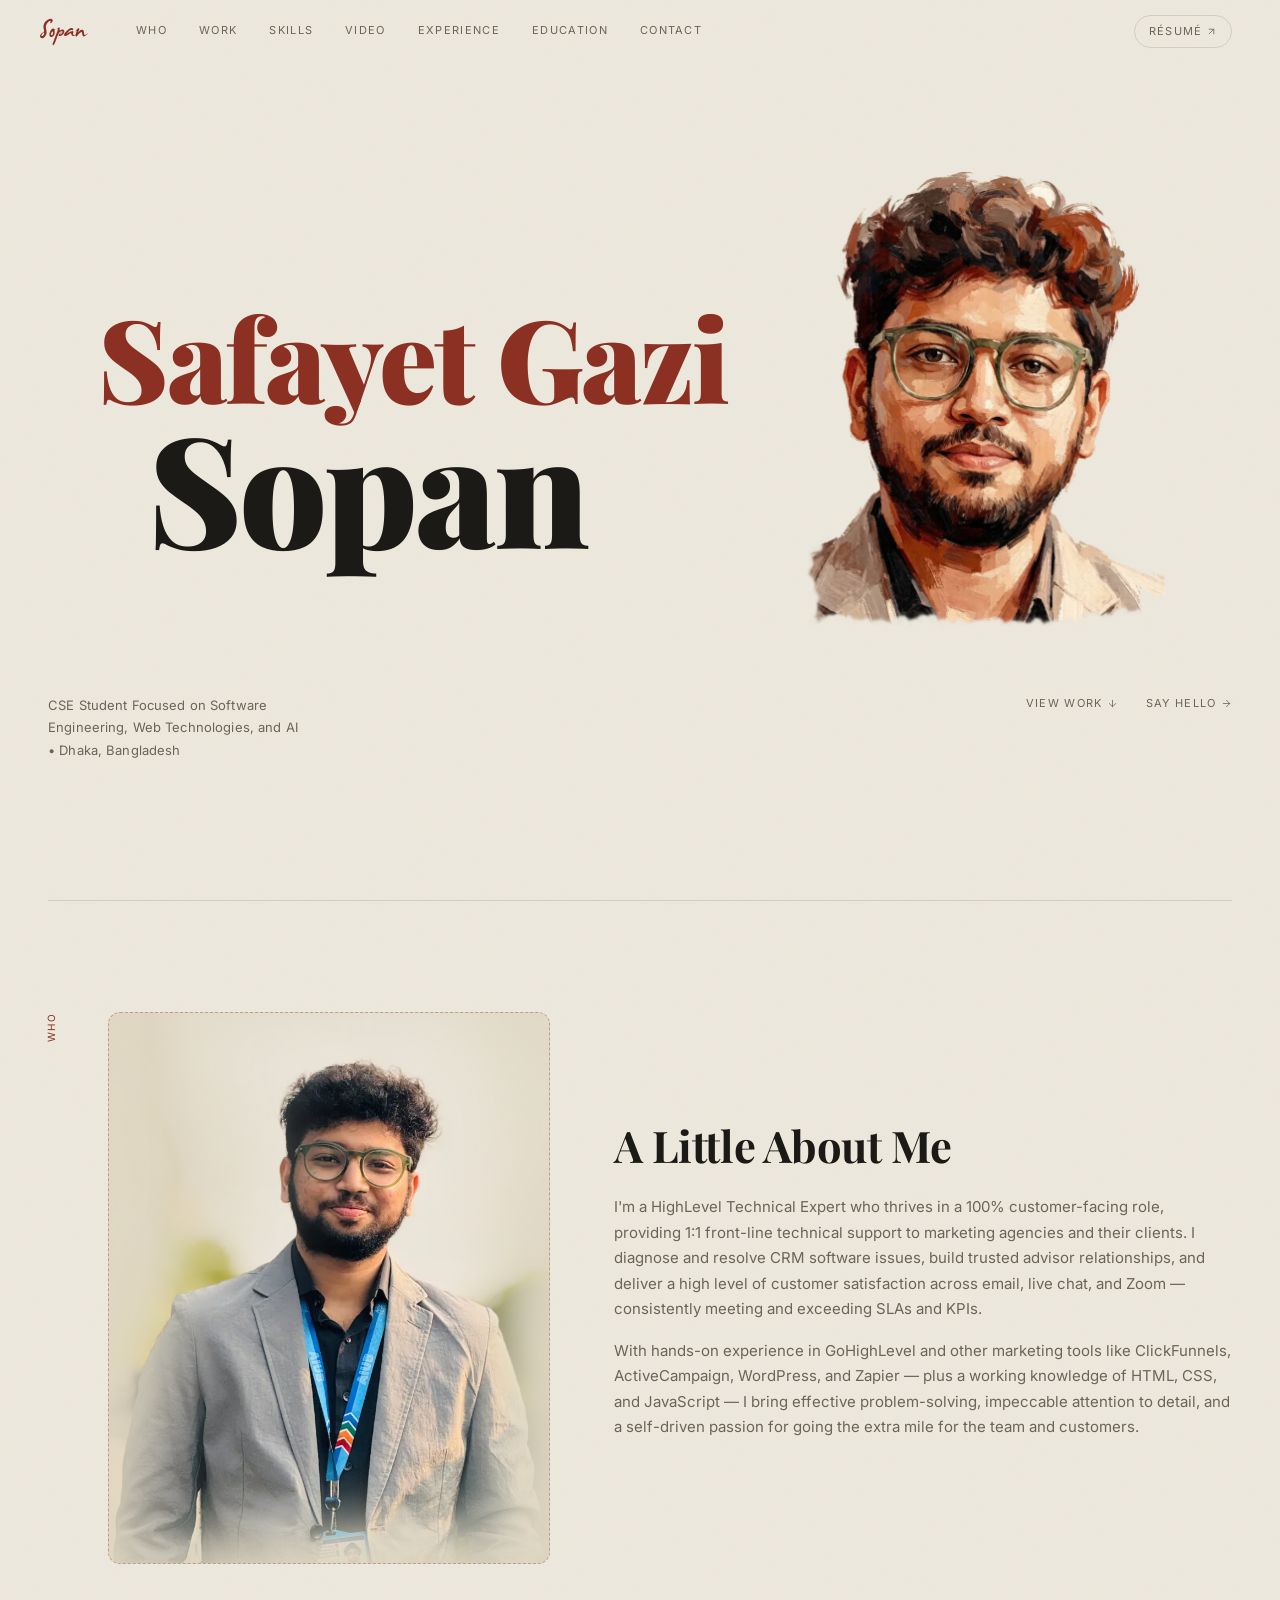
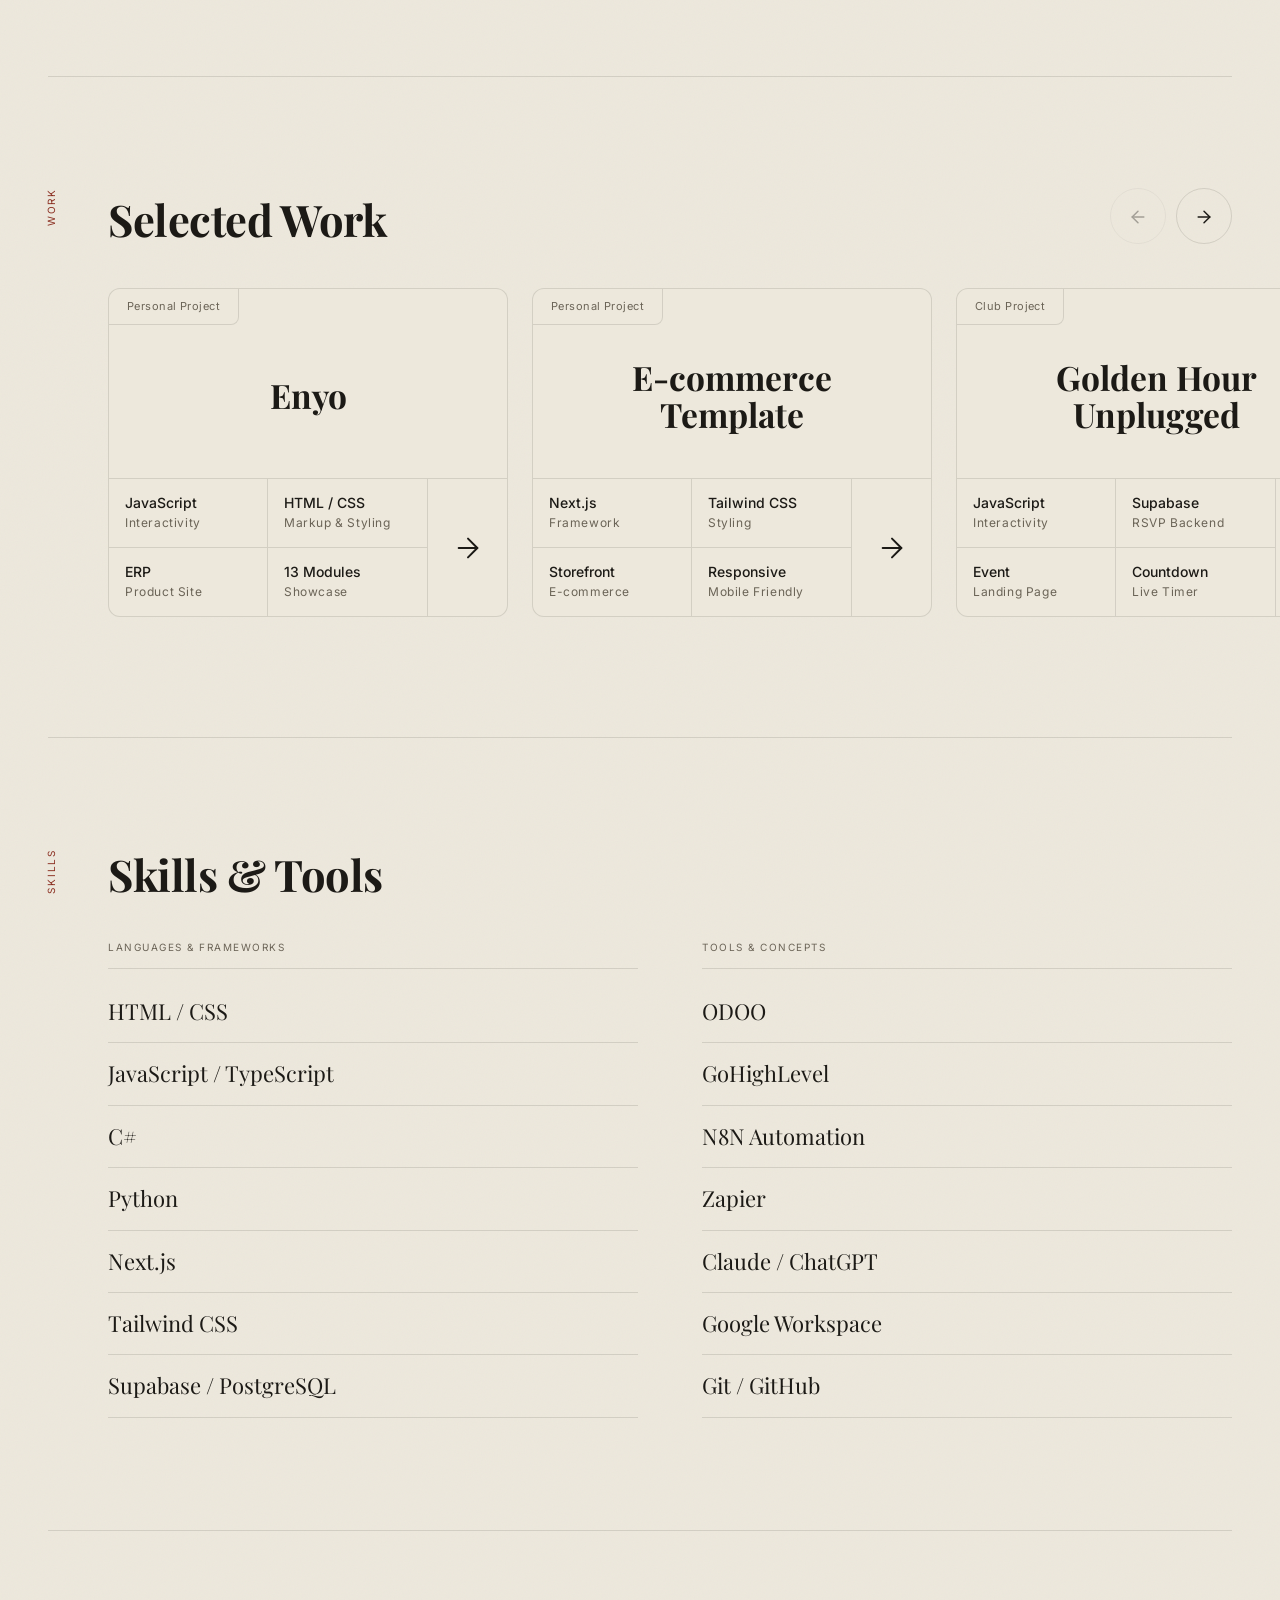
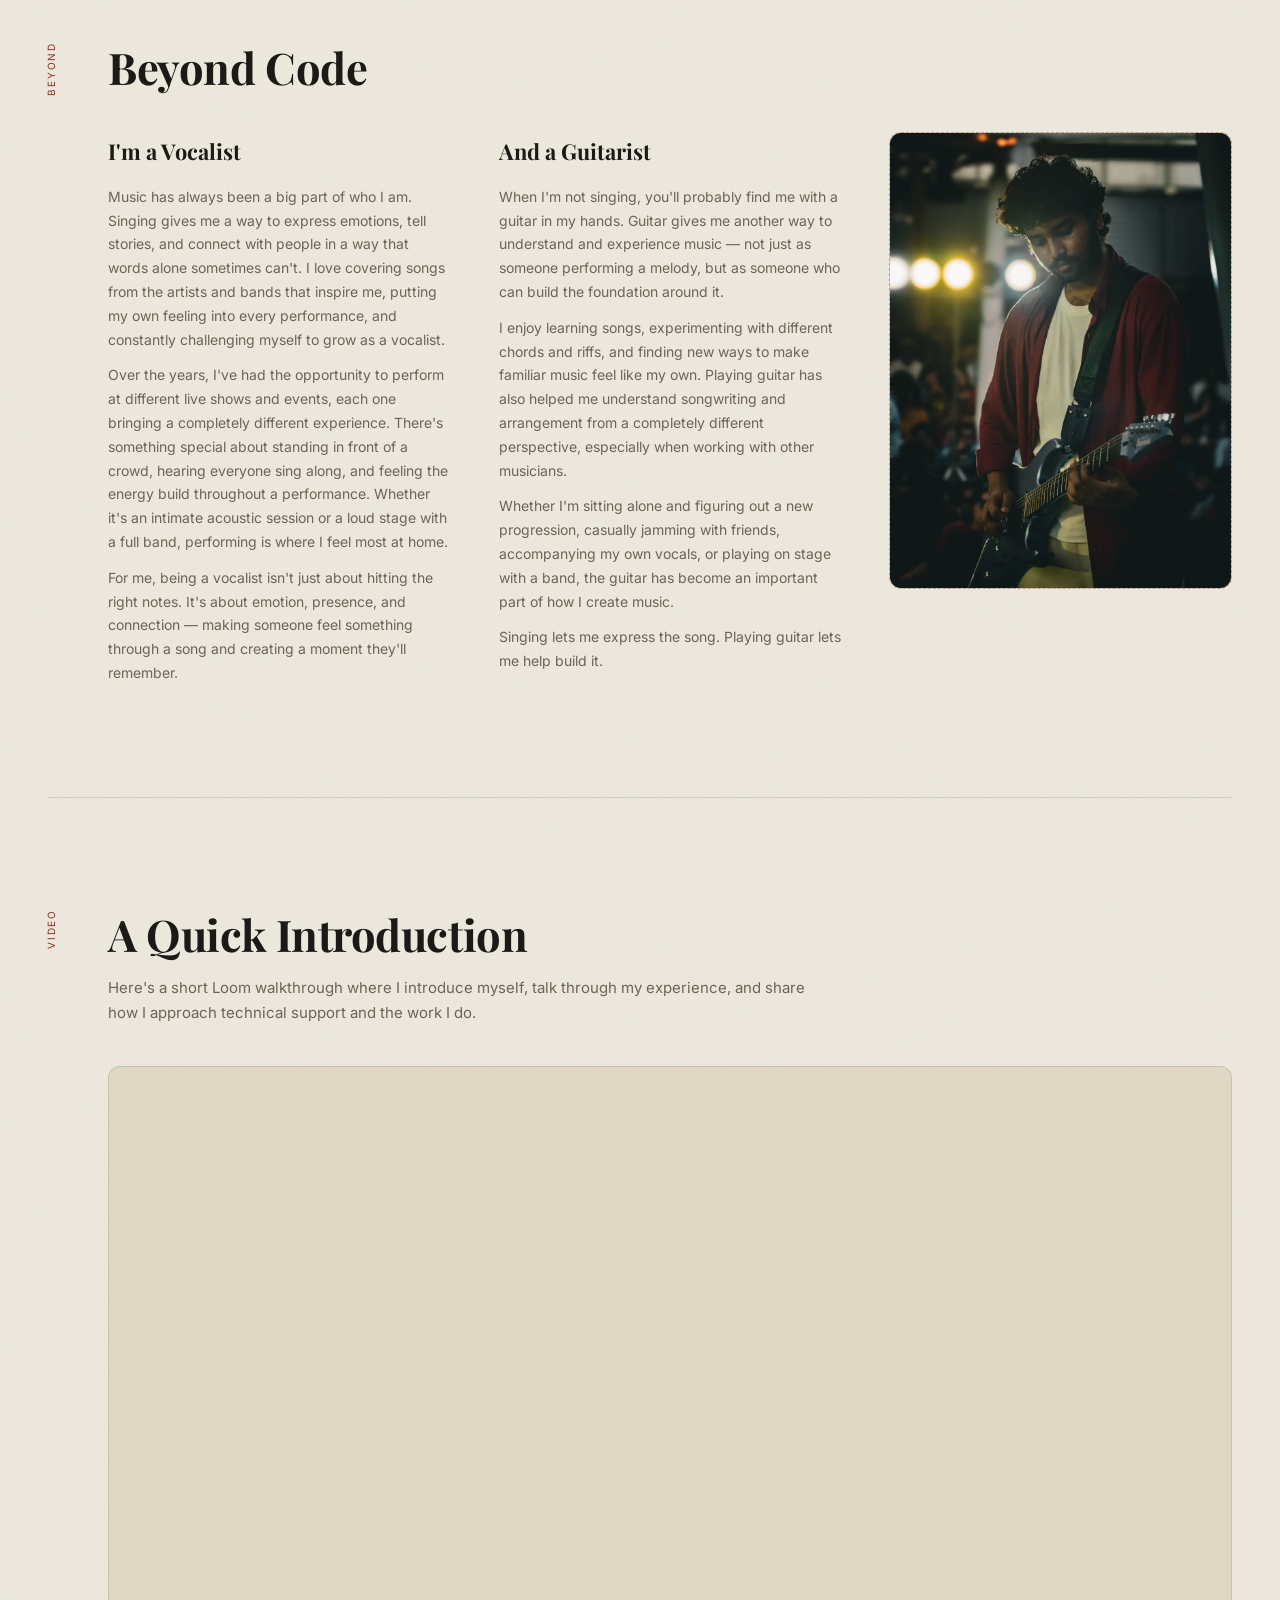
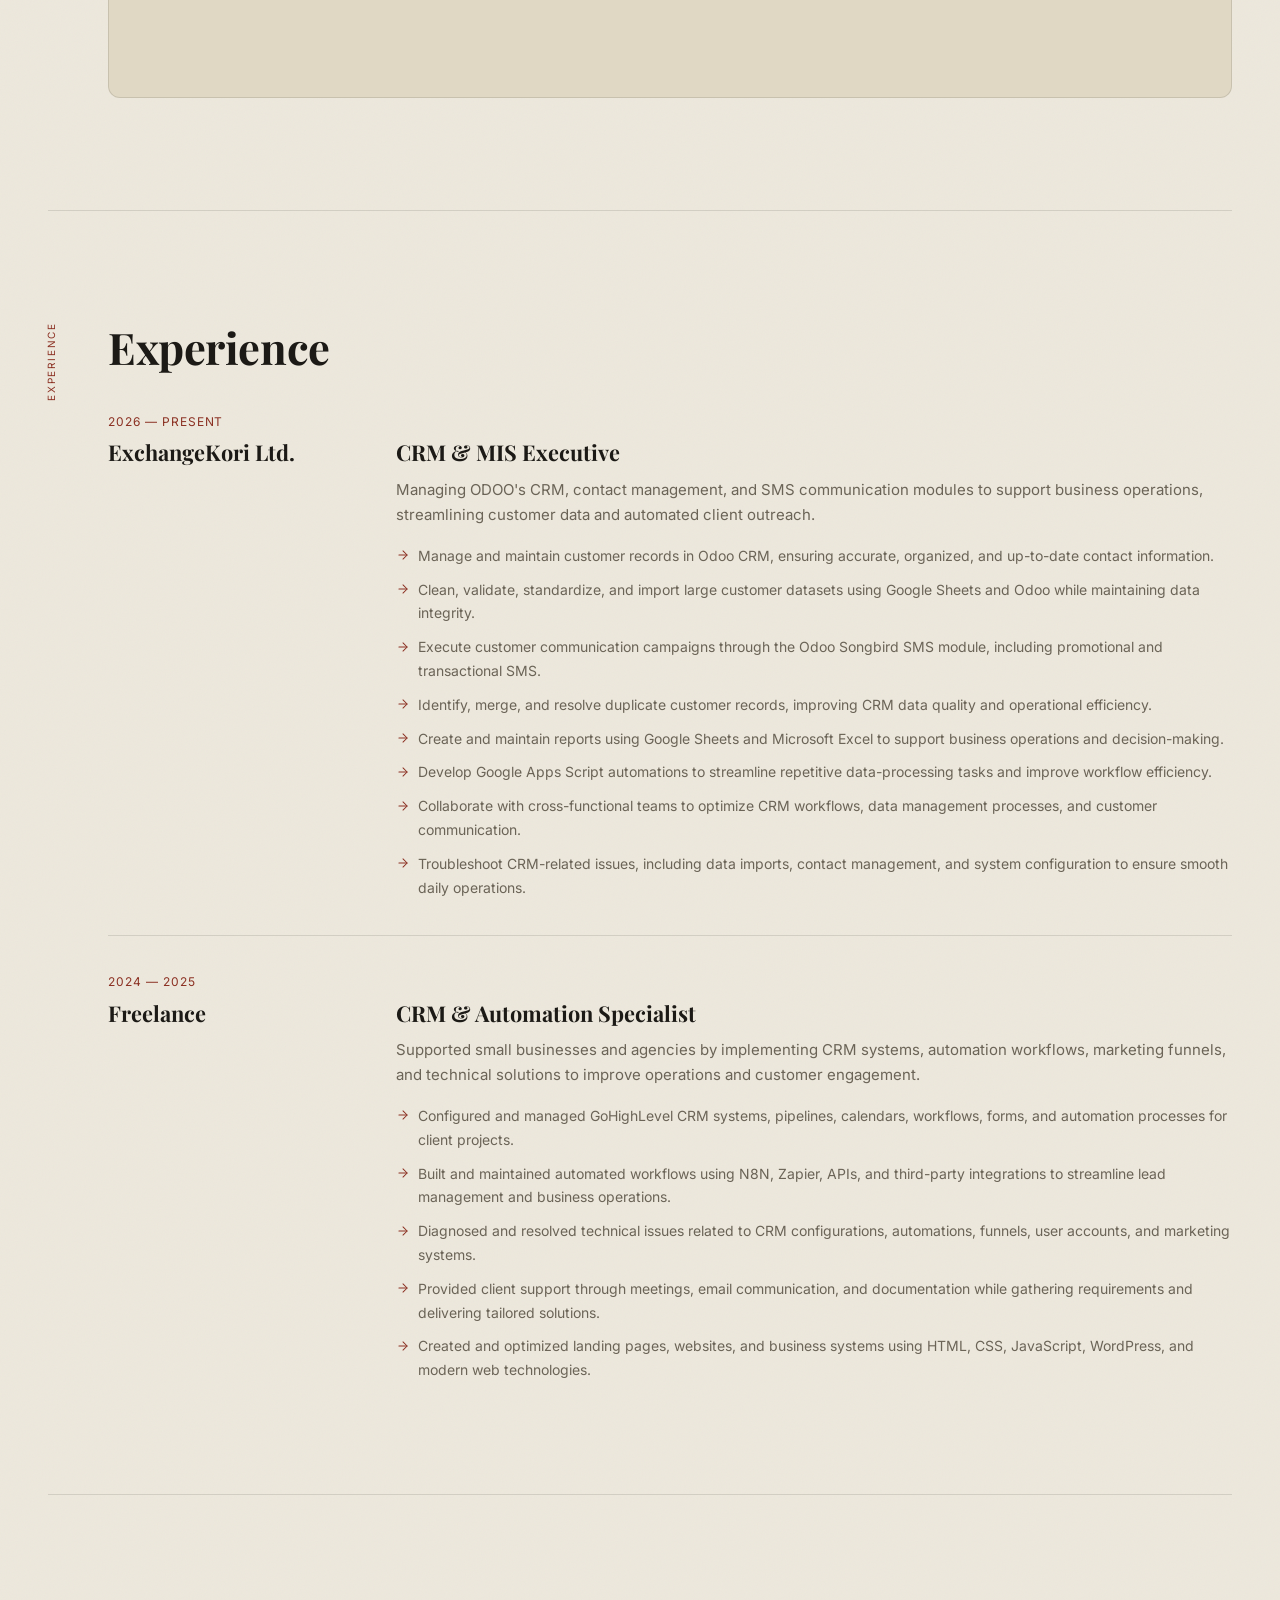
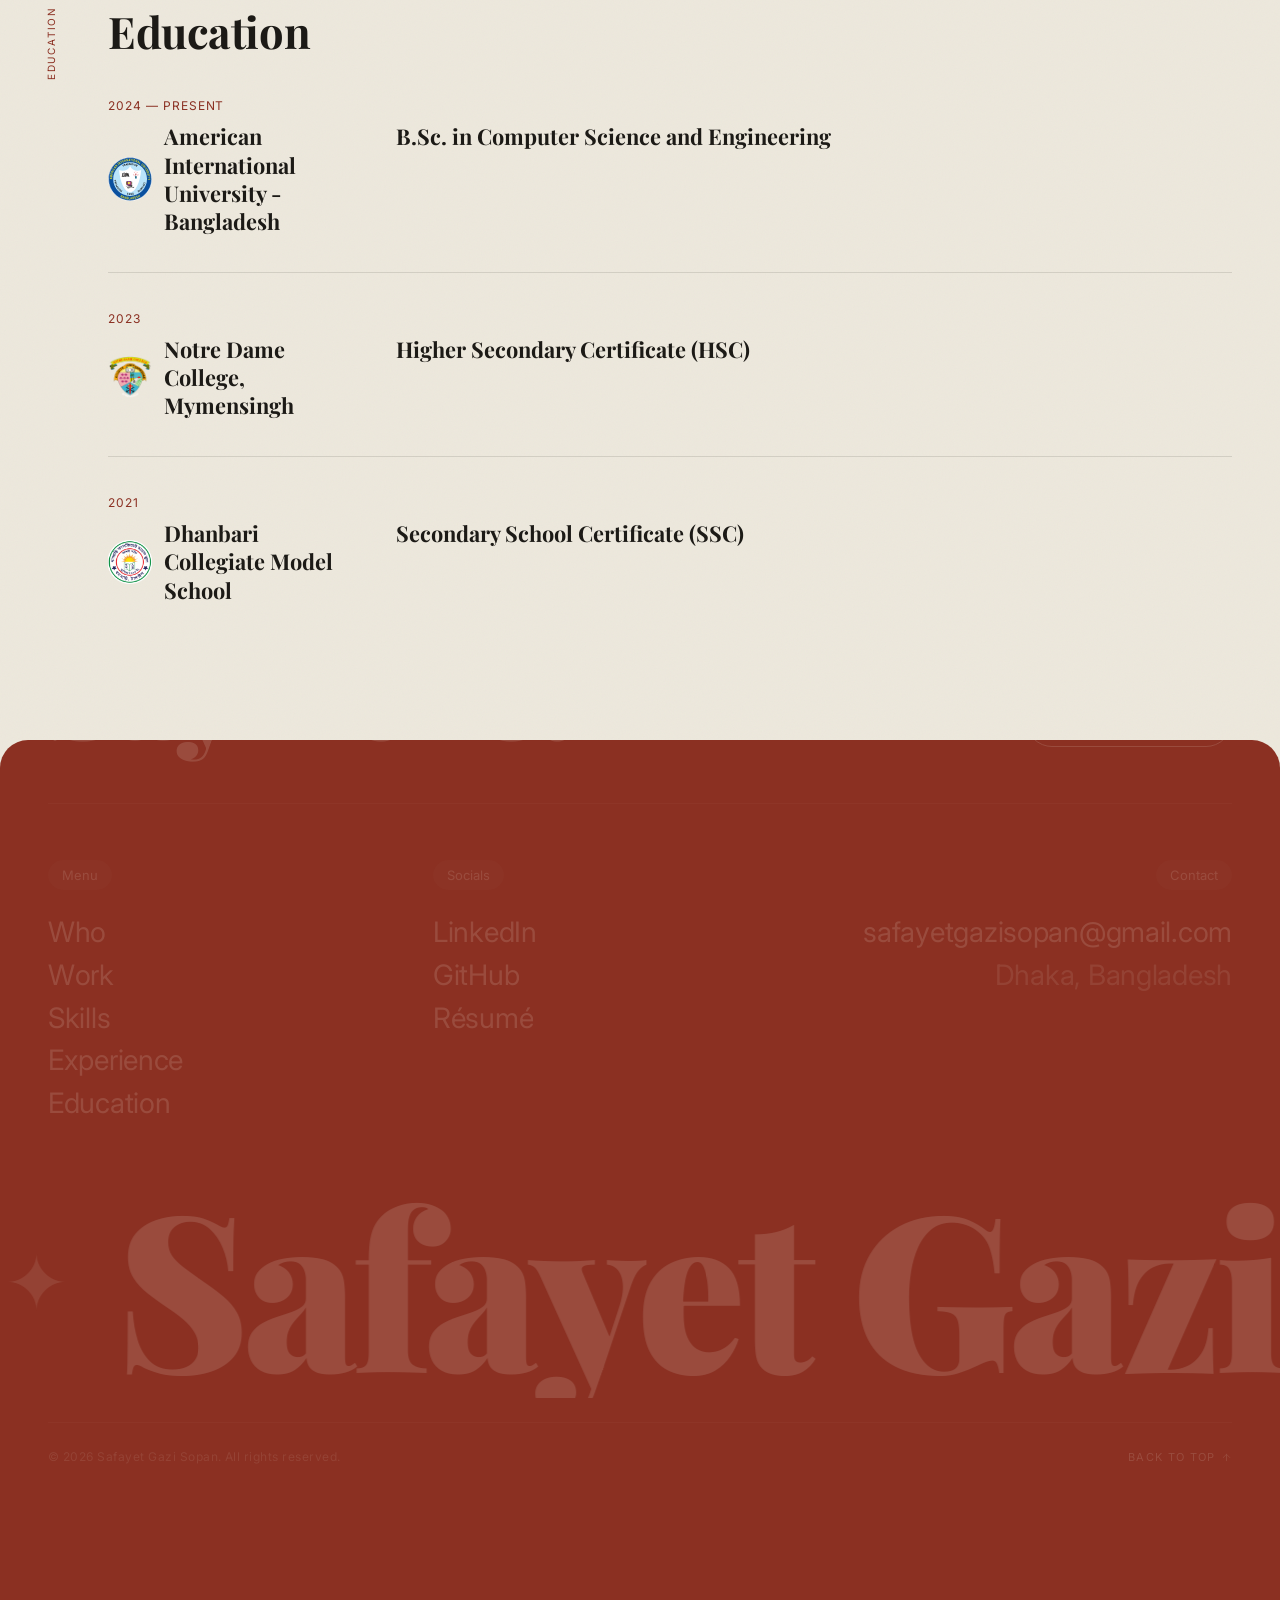
==== commit 8e7a2d4c: "Add school logos to Education and round the Résumé button Co-Authored-By: Claude Opus 5.5 <noreply@a" ====
--- a/index.html
+++ b/index.html
@@ -485,7 +485,10 @@
         <div class="exp-item animate-target" data-delay="0">
           <div class="exp-item__meta">
             <span class="exp-item__date">2024 — Present</span>
-            <span class="exp-item__company">American International University - Bangladesh</span>
+            <div class="exp-item__school">
+              <img class="exp-item__logo" src="./assets/logos/aiub.svg" alt="" width="100" height="100" loading="lazy" decoding="async" />
+              <span class="exp-item__company">American International University - Bangladesh</span>
+            </div>
           </div>
           <div class="exp-item__body">
             <h3 class="exp-item__role">B.Sc. in Computer Science and Engineering</h3>
@@ -495,7 +498,10 @@
         <div class="exp-item animate-target" data-delay="1">
           <div class="exp-item__meta">
             <span class="exp-item__date">2023</span>
-            <span class="exp-item__company">Notre Dame College, Mymensingh</span>
+            <div class="exp-item__school">
+              <img class="exp-item__logo" src="./assets/logos/notre-dame-mymensingh.png" alt="" width="192" height="187" loading="lazy" decoding="async" />
+              <span class="exp-item__company">Notre Dame College, Mymensingh</span>
+            </div>
           </div>
           <div class="exp-item__body">
             <h3 class="exp-item__role">Higher Secondary Certificate (HSC)</h3>
@@ -505,7 +511,10 @@
         <div class="exp-item animate-target" data-delay="2">
           <div class="exp-item__meta">
             <span class="exp-item__date">2021</span>
-            <span class="exp-item__company">Dhanbari Collegiate Model School</span>
+            <div class="exp-item__school">
+              <img class="exp-item__logo" src="./assets/logos/dhanbari-collegiate.png" alt="" width="150" height="150" loading="lazy" decoding="async" />
+              <span class="exp-item__company">Dhanbari Collegiate Model School</span>
+            </div>
           </div>
           <div class="exp-item__body">
             <h3 class="exp-item__role">Secondary School Certificate (SSC)</h3>
--- a/src/css/style.css
+++ b/src/css/style.css
@@ -345,6 +345,7 @@
   color: var(--ink-muted);
   transition: color 0.2s, border-color 0.2s;
   border: 1px solid var(--rule);
+  border-radius: 999px;
   padding: 6px 14px;
   white-space: nowrap;
 }
@@ -1242,6 +1243,19 @@
   font-weight: 700;
   line-height: 1.3;
   color: var(--ink);
+}
+
+.exp-item__school {
+  display: flex;
+  align-items: center;
+  gap: 12px;
+}
+
+.exp-item__logo {
+  flex: none;
+  width: 44px;
+  height: 44px;
+  object-fit: contain;
 }
 
 .exp-item__role {
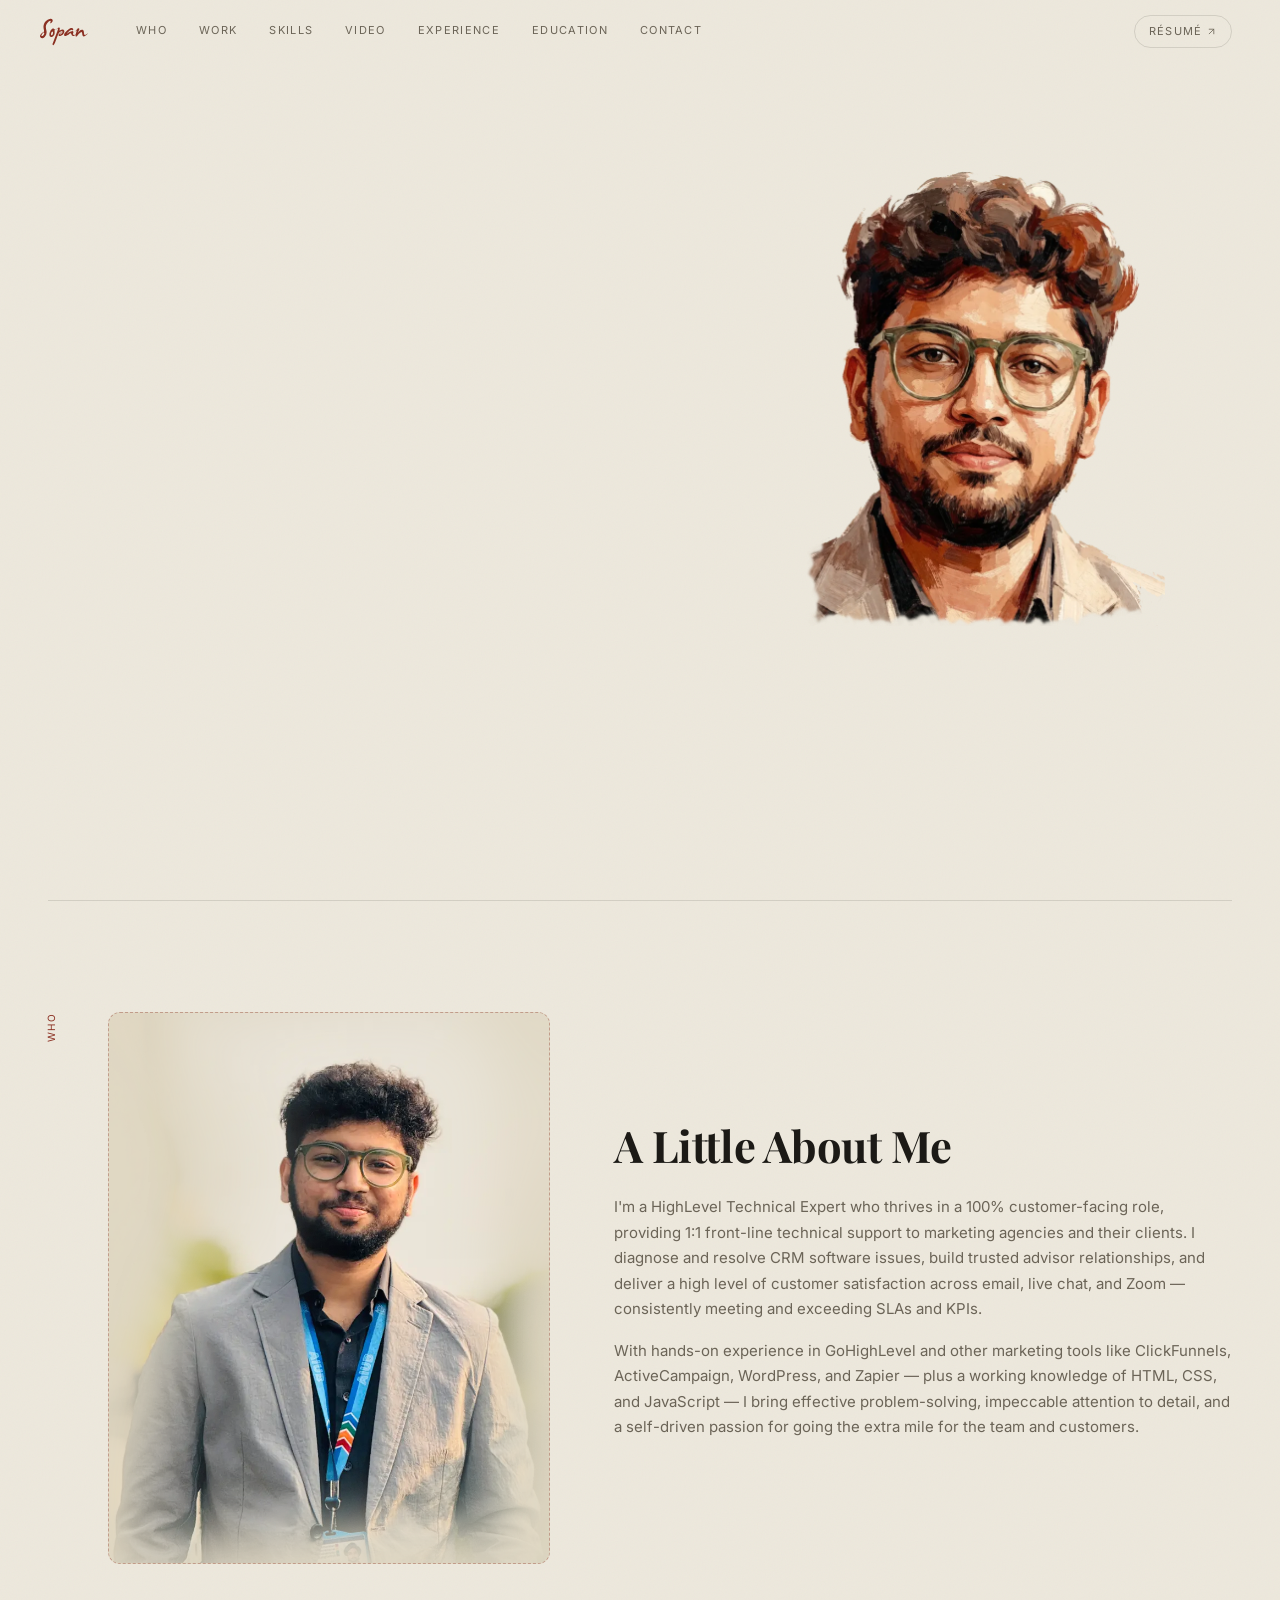
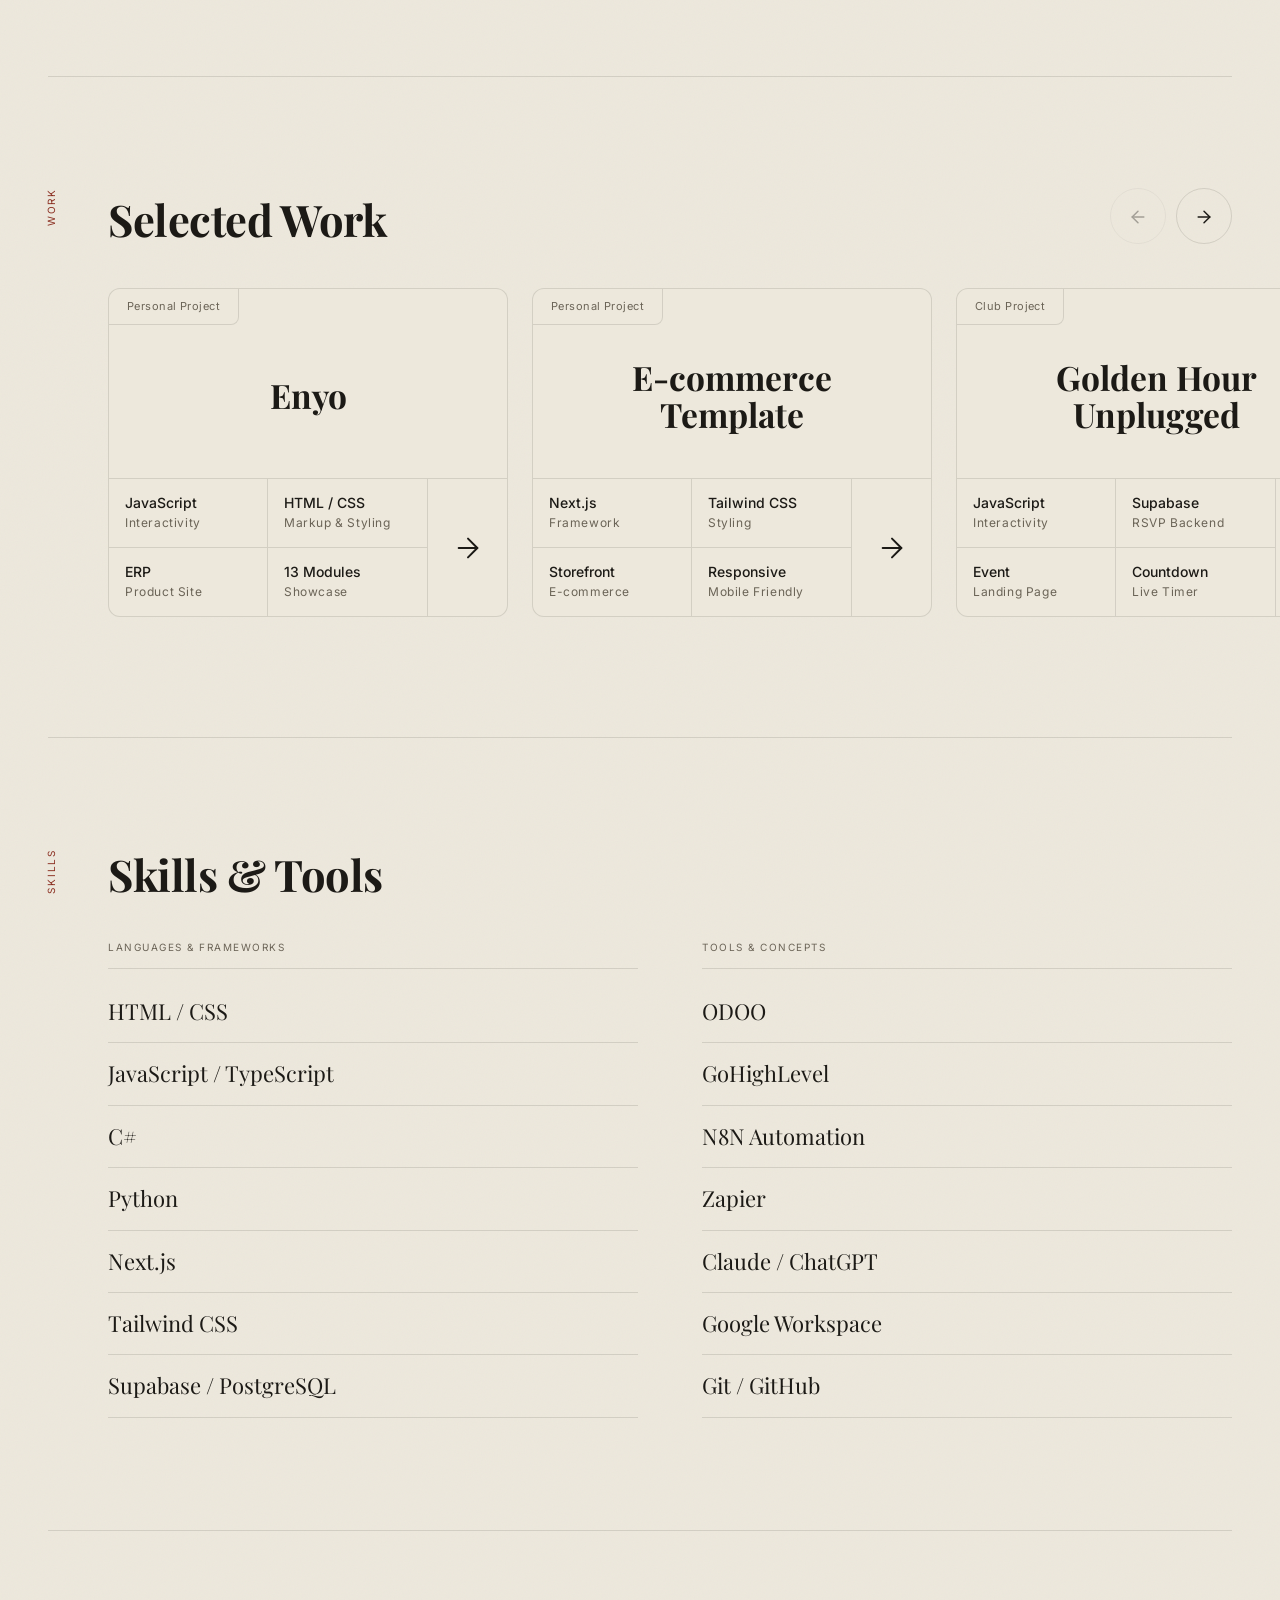
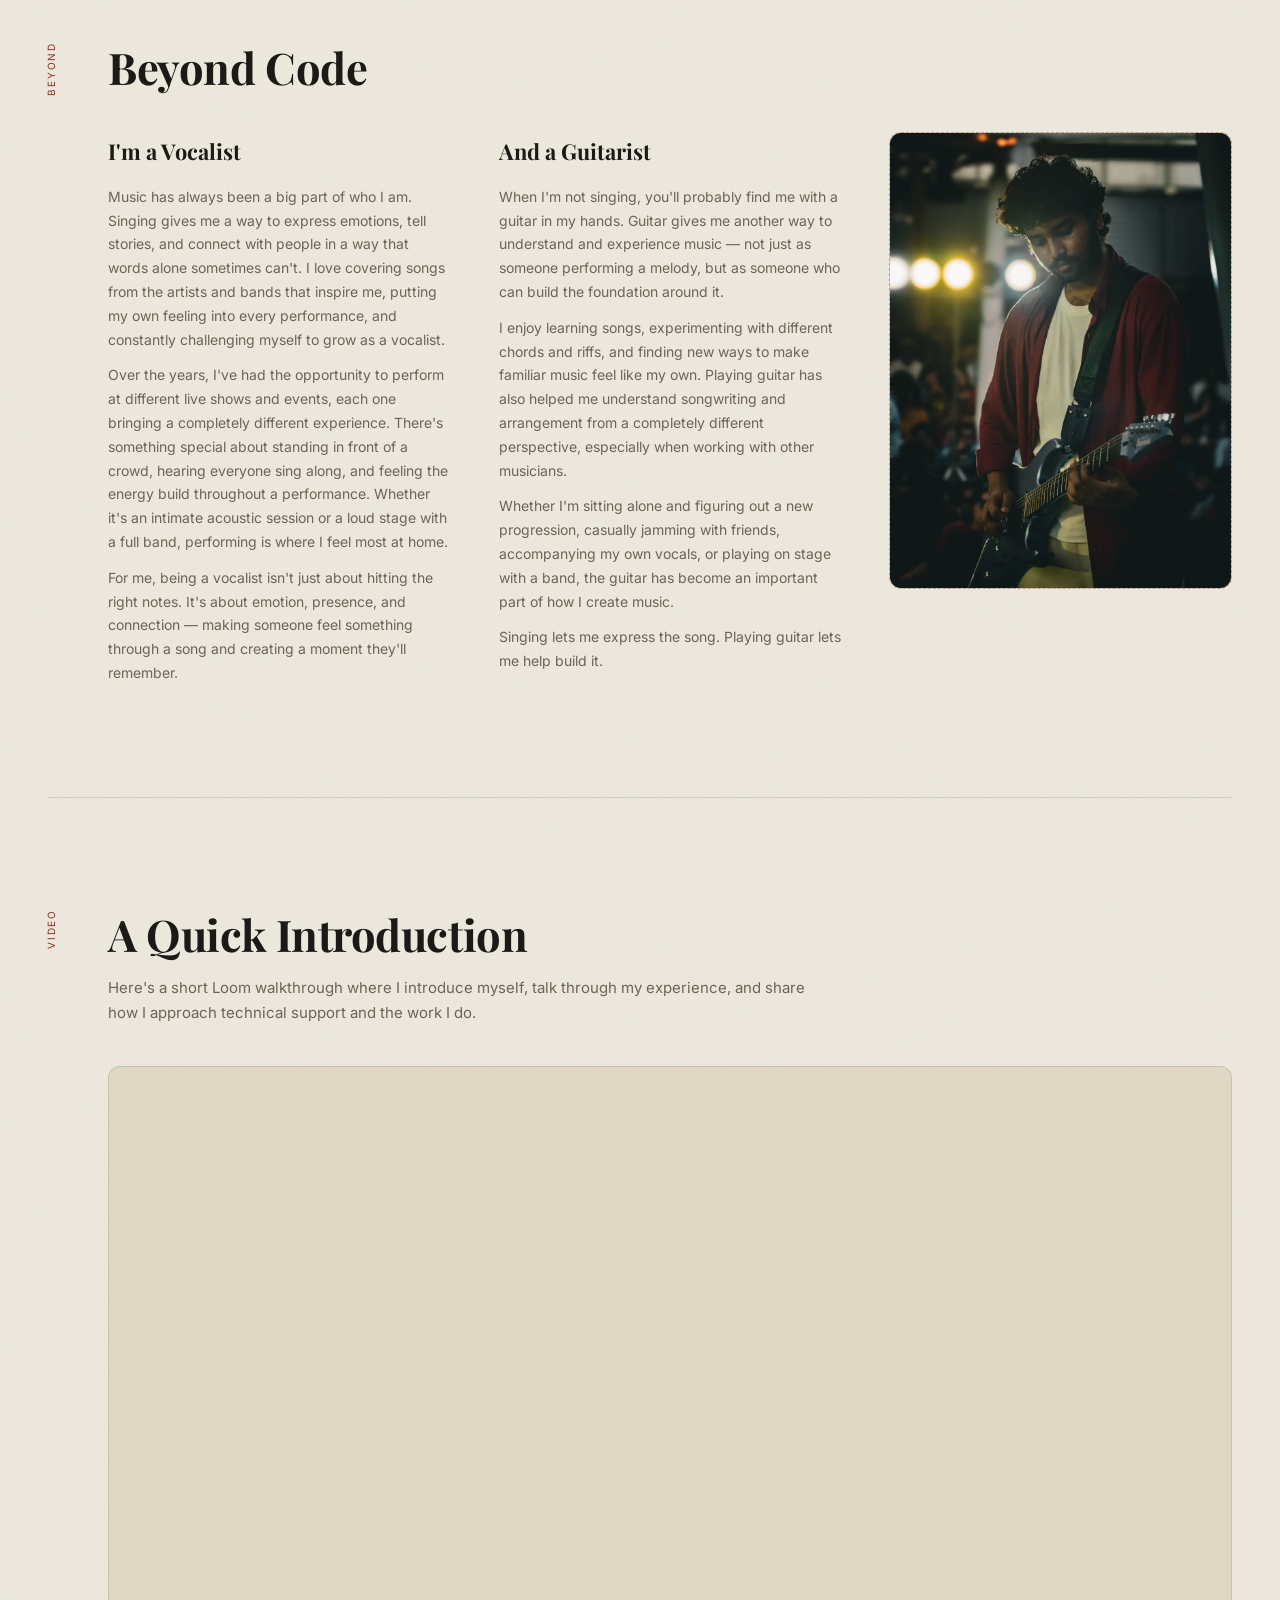
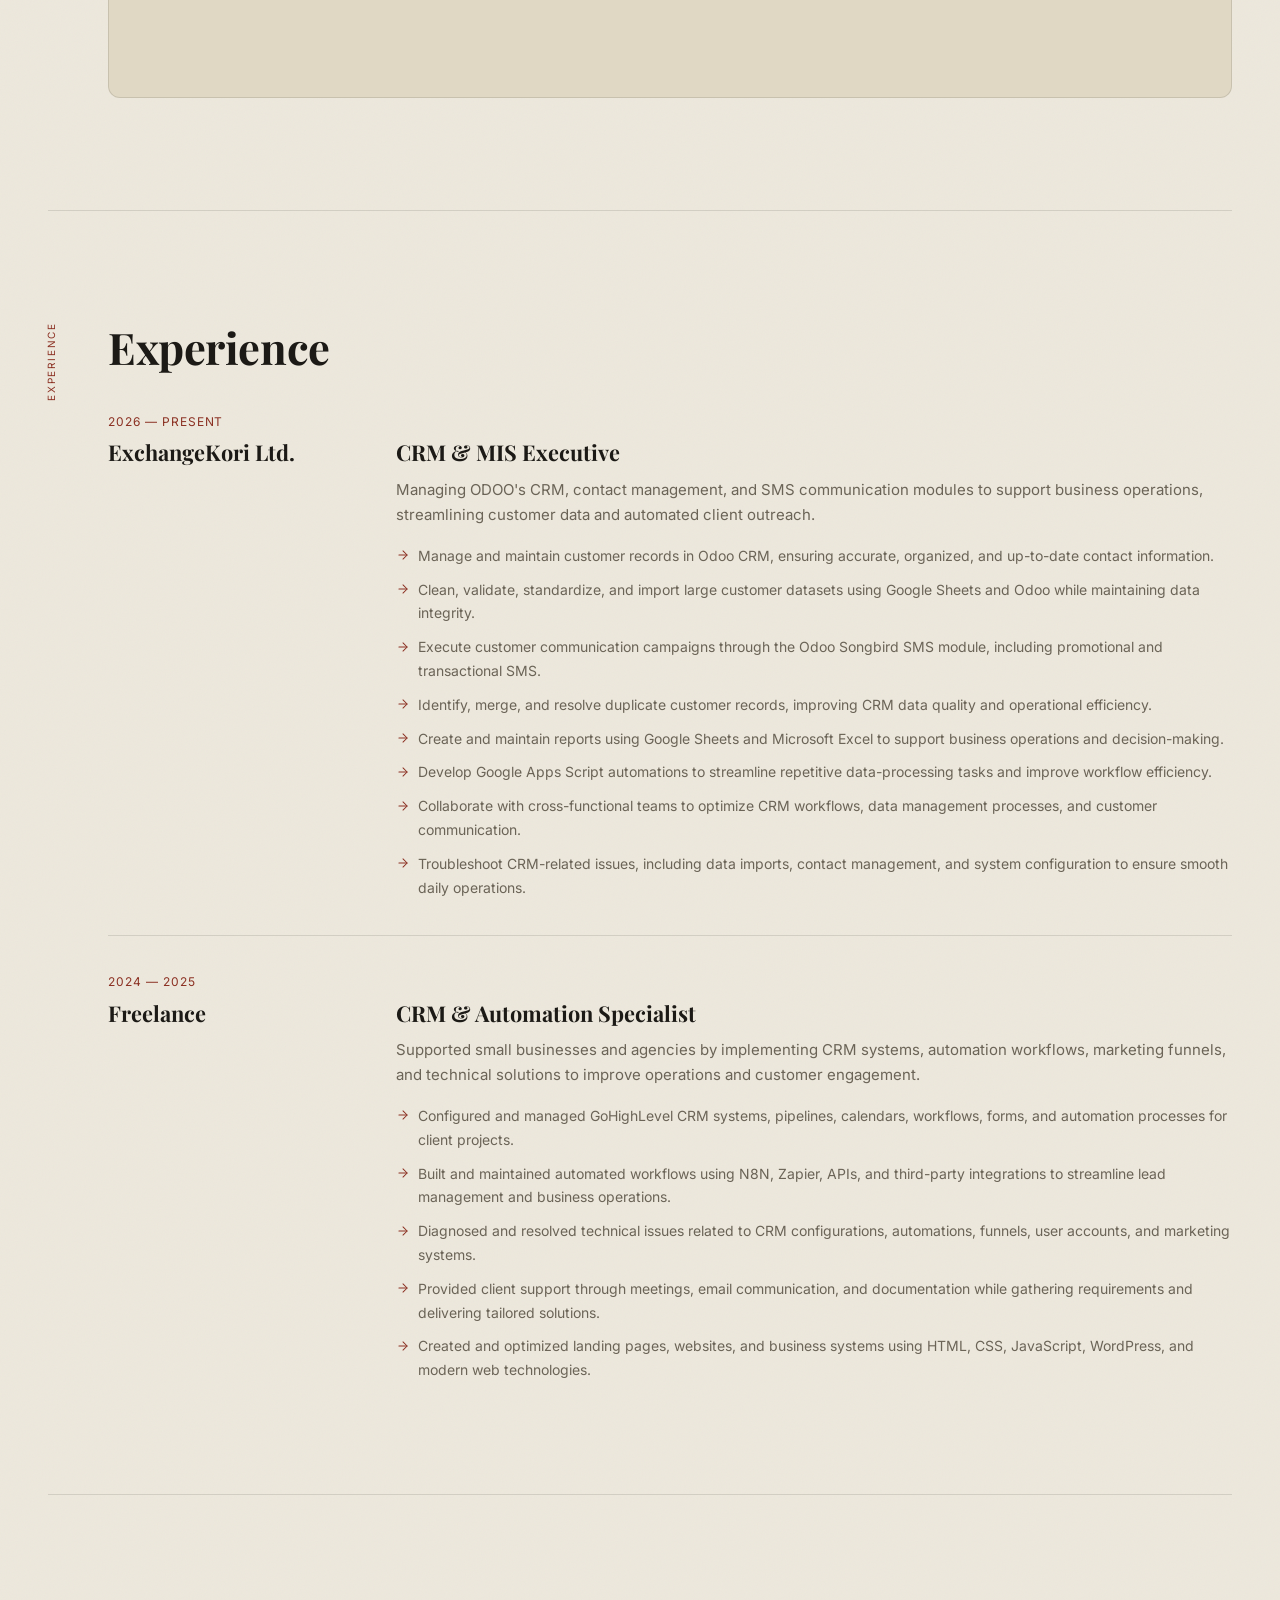
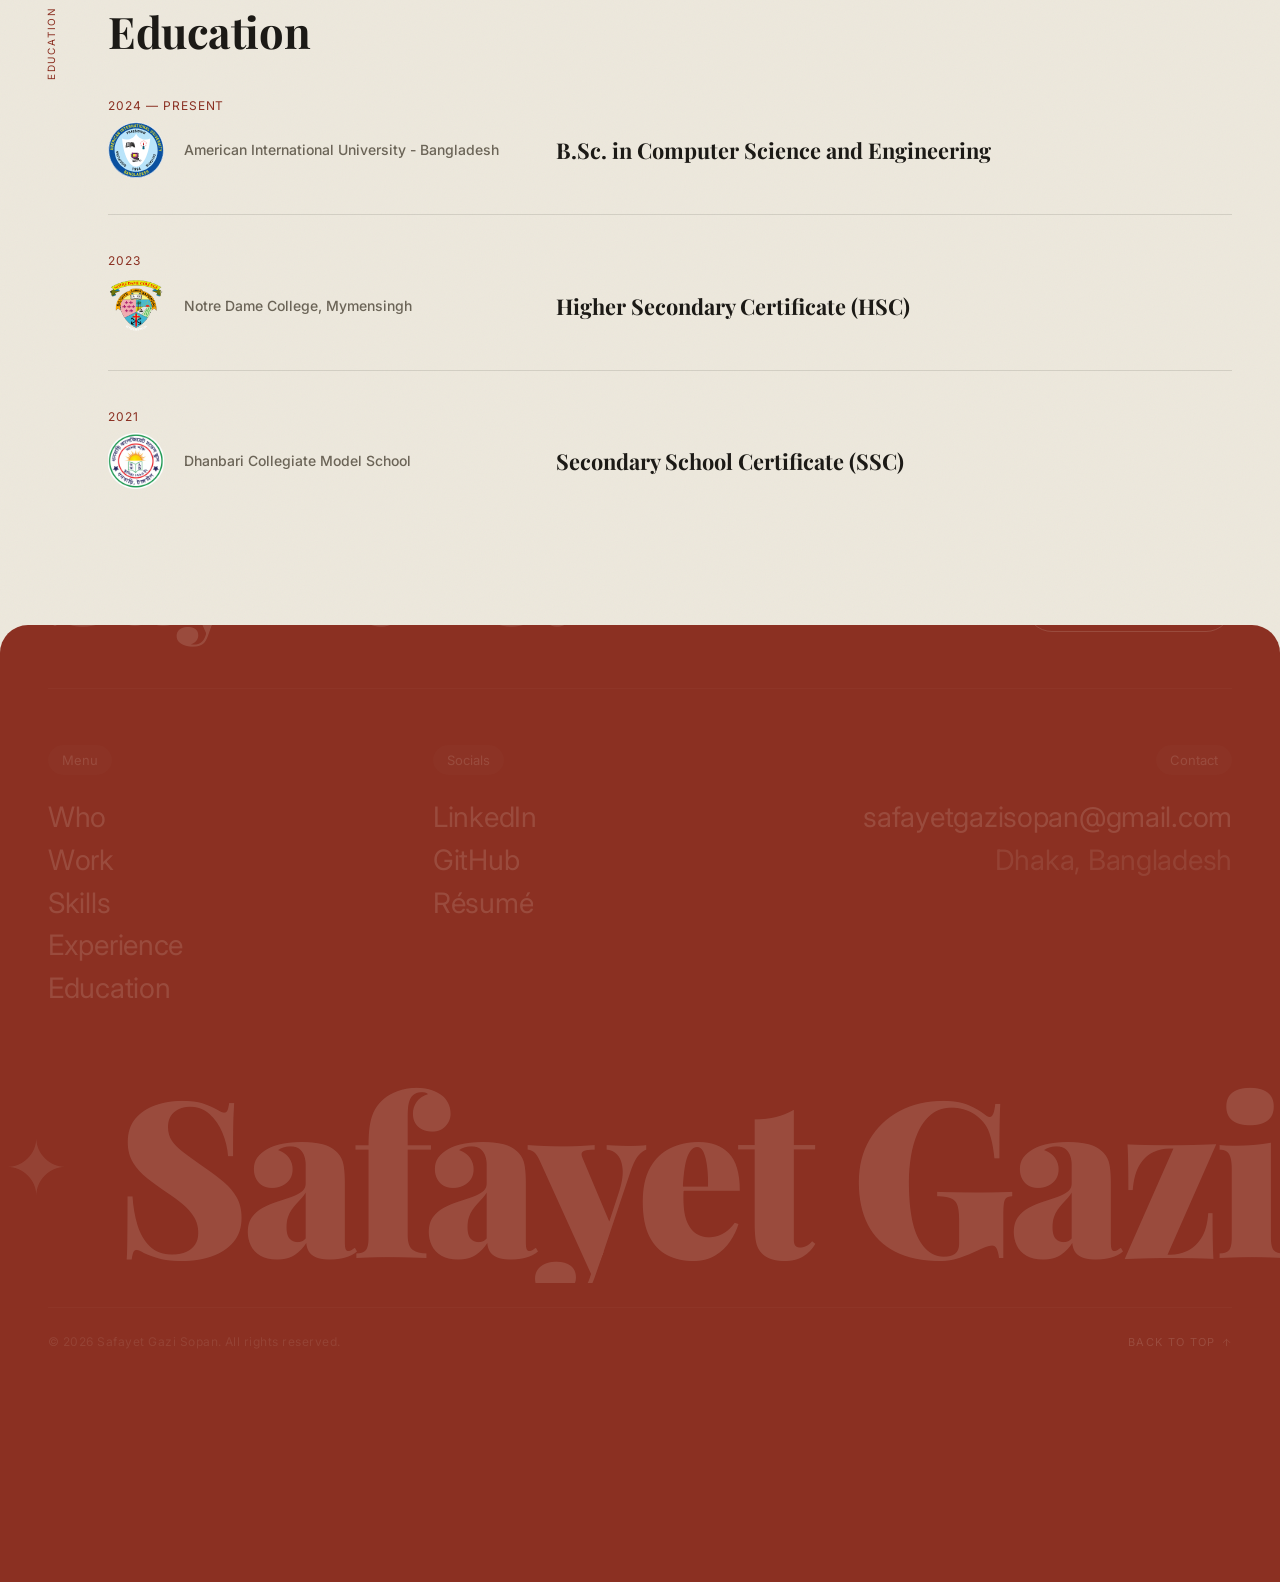
==== commit 4e25a818: "Restyle Education and add linked logos with a gentle hover - Muted school names and more room before" ====
--- a/index.html
+++ b/index.html
@@ -486,7 +486,11 @@
           <div class="exp-item__meta">
             <span class="exp-item__date">2024 — Present</span>
             <div class="exp-item__school">
-              <img class="exp-item__logo" src="./assets/logos/aiub.svg" alt="" width="100" height="100" loading="lazy" decoding="async" />
+              <a class="exp-item__logo-link" href="https://www.aiub.edu/" target="_blank" rel="noopener" aria-label="American International University - Bangladesh website">
+                <span class="exp-item__logo-card">
+                  <img class="exp-item__logo" src="./assets/logos/aiub.svg" alt="" width="100" height="100" loading="lazy" decoding="async" />
+                </span>
+              </a>
               <span class="exp-item__company">American International University - Bangladesh</span>
             </div>
           </div>
@@ -499,7 +503,11 @@
           <div class="exp-item__meta">
             <span class="exp-item__date">2023</span>
             <div class="exp-item__school">
-              <img class="exp-item__logo" src="./assets/logos/notre-dame-mymensingh.png" alt="" width="192" height="187" loading="lazy" decoding="async" />
+              <a class="exp-item__logo-link" href="https://ndcm.edu.bd/" target="_blank" rel="noopener" aria-label="Notre Dame College, Mymensingh website">
+                <span class="exp-item__logo-card">
+                  <img class="exp-item__logo" src="./assets/logos/notre-dame-mymensingh.png" alt="" width="192" height="187" loading="lazy" decoding="async" />
+                </span>
+              </a>
               <span class="exp-item__company">Notre Dame College, Mymensingh</span>
             </div>
           </div>
@@ -512,7 +520,11 @@
           <div class="exp-item__meta">
             <span class="exp-item__date">2021</span>
             <div class="exp-item__school">
-              <img class="exp-item__logo" src="./assets/logos/dhanbari-collegiate.png" alt="" width="150" height="150" loading="lazy" decoding="async" />
+              <a class="exp-item__logo-link" href="https://dhanbaricollegiateschool.edu.bd/" target="_blank" rel="noopener" aria-label="Dhanbari Collegiate Model School website">
+                <span class="exp-item__logo-card">
+                  <img class="exp-item__logo" src="./assets/logos/dhanbari-collegiate.png" alt="" width="150" height="150" loading="lazy" decoding="async" />
+                </span>
+              </a>
               <span class="exp-item__company">Dhanbari Collegiate Model School</span>
             </div>
           </div>
--- a/src/css/style.css
+++ b/src/css/style.css
@@ -1209,7 +1209,7 @@
 
 .exp-item {
   display: grid;
-  grid-template-columns: 240px minmax(0, 1fr);
+  grid-template-columns: var(--exp-col, 240px) minmax(0, 1fr);
   gap: 48px;
   padding: 36px 0;
   border-top: 1px solid var(--rule);
@@ -1248,14 +1248,57 @@
 .exp-item__school {
   display: flex;
   align-items: center;
-  gap: 12px;
+  gap: 20px;
+}
+
+/* the school column is wider than the jobs one, so names get room to breathe */
+#education {
+  --exp-col: 400px;
+  --logo-card: 56px;
+}
+
+/* the link stays still and catches the pointer; the card inside it moves */
+.exp-item__logo-link {
+  flex: none;
+  display: block;
+  width: var(--logo-card);
+  height: var(--logo-card);
+  border-radius: 14px;
+  perspective: 320px;
+}
+
+.exp-item__logo-link:focus-visible {
+  outline: 2px solid var(--accent);
+  outline-offset: 3px;
+}
+
+.exp-item__logo-card {
+  display: block;
+  width: 100%;
+  height: 100%;
+  transform: translate(var(--card-x, 0), var(--card-y, 0))
+    rotateX(var(--card-rx, 0deg)) rotateY(var(--card-ry, 0deg));
+  transition: scale 0.6s var(--ease-out);
+}
+
+@media (hover: hover) {
+  .exp-item__logo-link:hover .exp-item__logo-card {
+    scale: 1.03;
+  }
 }
 
 .exp-item__logo {
-  flex: none;
-  width: 44px;
-  height: 44px;
+  width: 100%;
+  height: 100%;
   object-fit: contain;
+}
+
+/* the place stays quiet so the qualification beside it leads, at every size */
+#education .exp-item__company {
+  font-family: var(--font-body);
+  font-size: 14px;
+  font-weight: 500;
+  color: var(--ink-muted);
 }
 
 .exp-item__role {
@@ -1270,6 +1313,13 @@
    the same line as the company/school name next to it */
 .exp-item__body {
   padding-top: calc(12px * 1.7 + 6px);
+}
+
+/* sit level with the middle of the logo card */
+#education .exp-item__body {
+  display: flex;
+  align-items: center;
+  min-height: calc(12px * 1.7 + 6px + var(--logo-card));
 }
 
 .exp-item__body > :last-child {
@@ -2272,7 +2322,7 @@
   }
 
   .exp-item {
-    grid-template-columns: 200px minmax(0, 1fr);
+    grid-template-columns: var(--exp-col, 200px) minmax(0, 1fr);
     gap: 32px;
   }
 }
@@ -2406,6 +2456,10 @@
 
   .exp-item__body {
     padding-top: 0;
+  }
+
+  #education .exp-item__body {
+    min-height: 0;
   }
 
   /* footer → two columns, contact spans the full row */
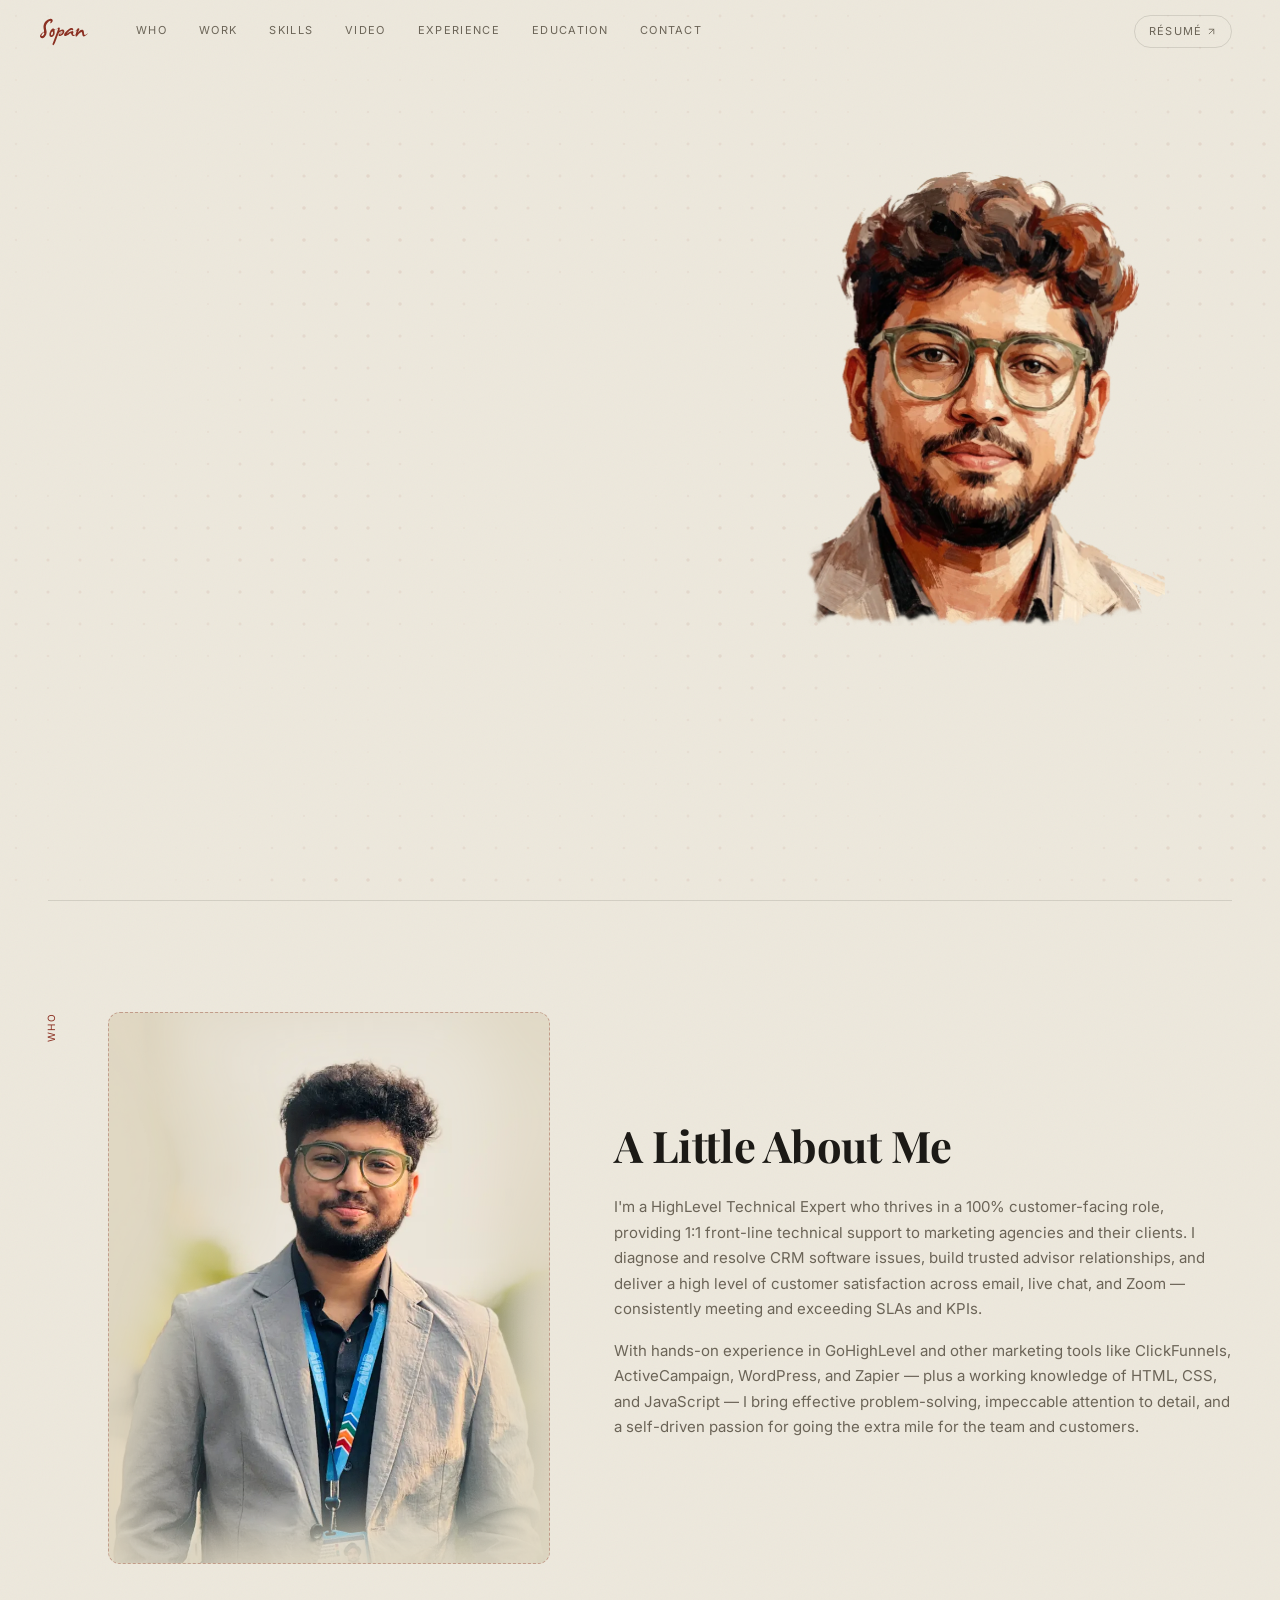
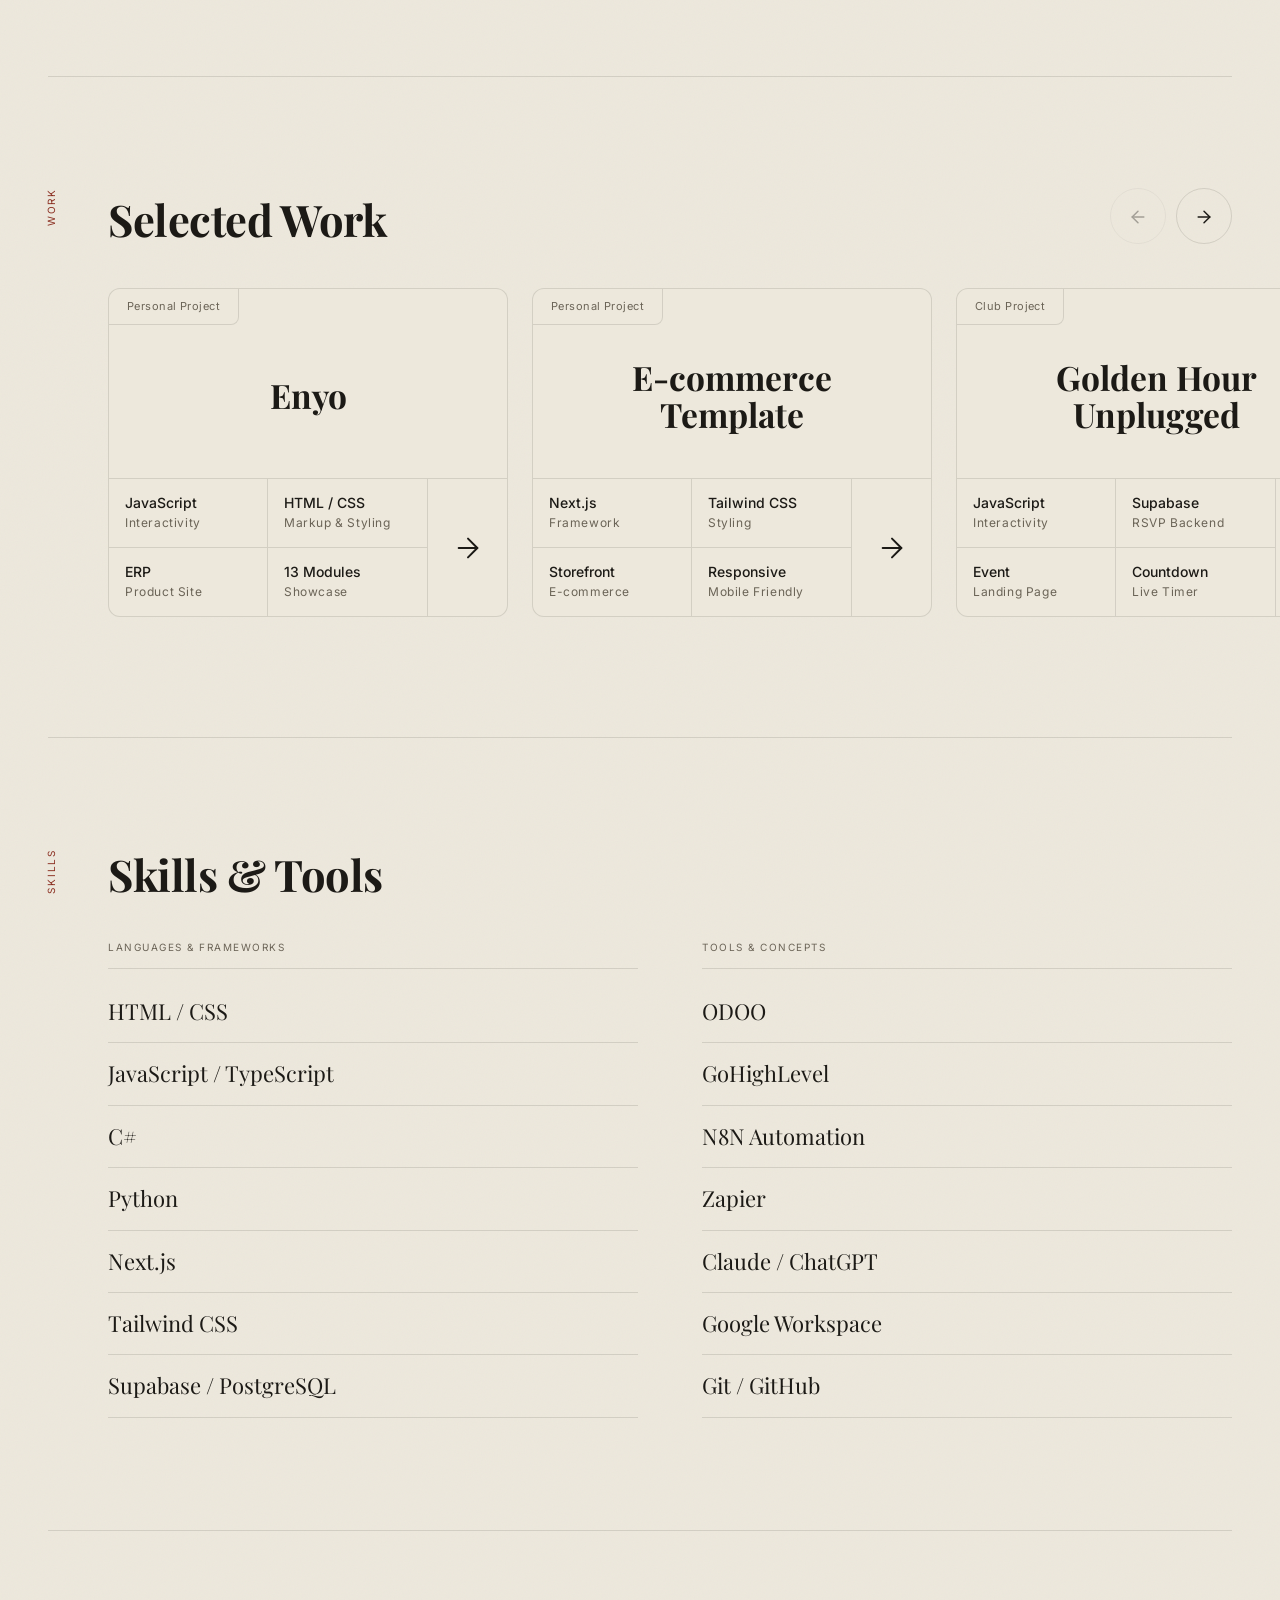
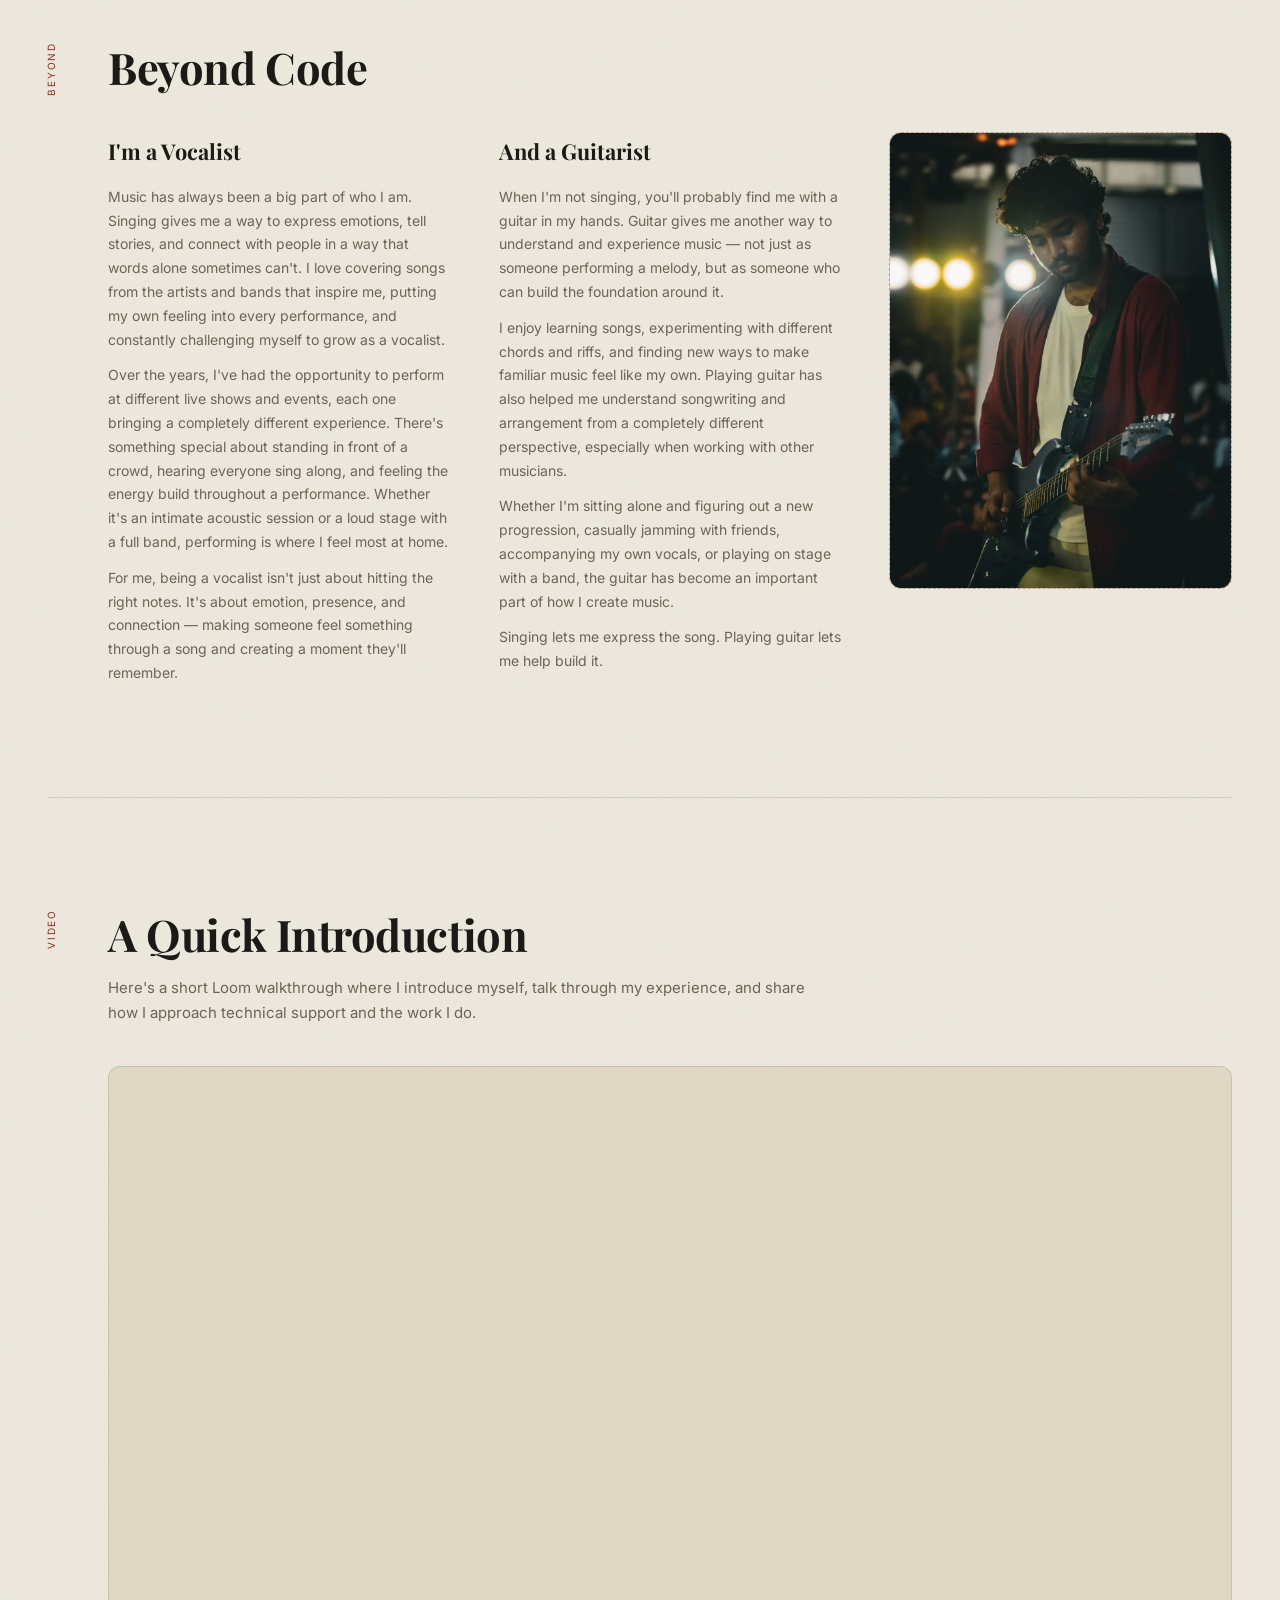
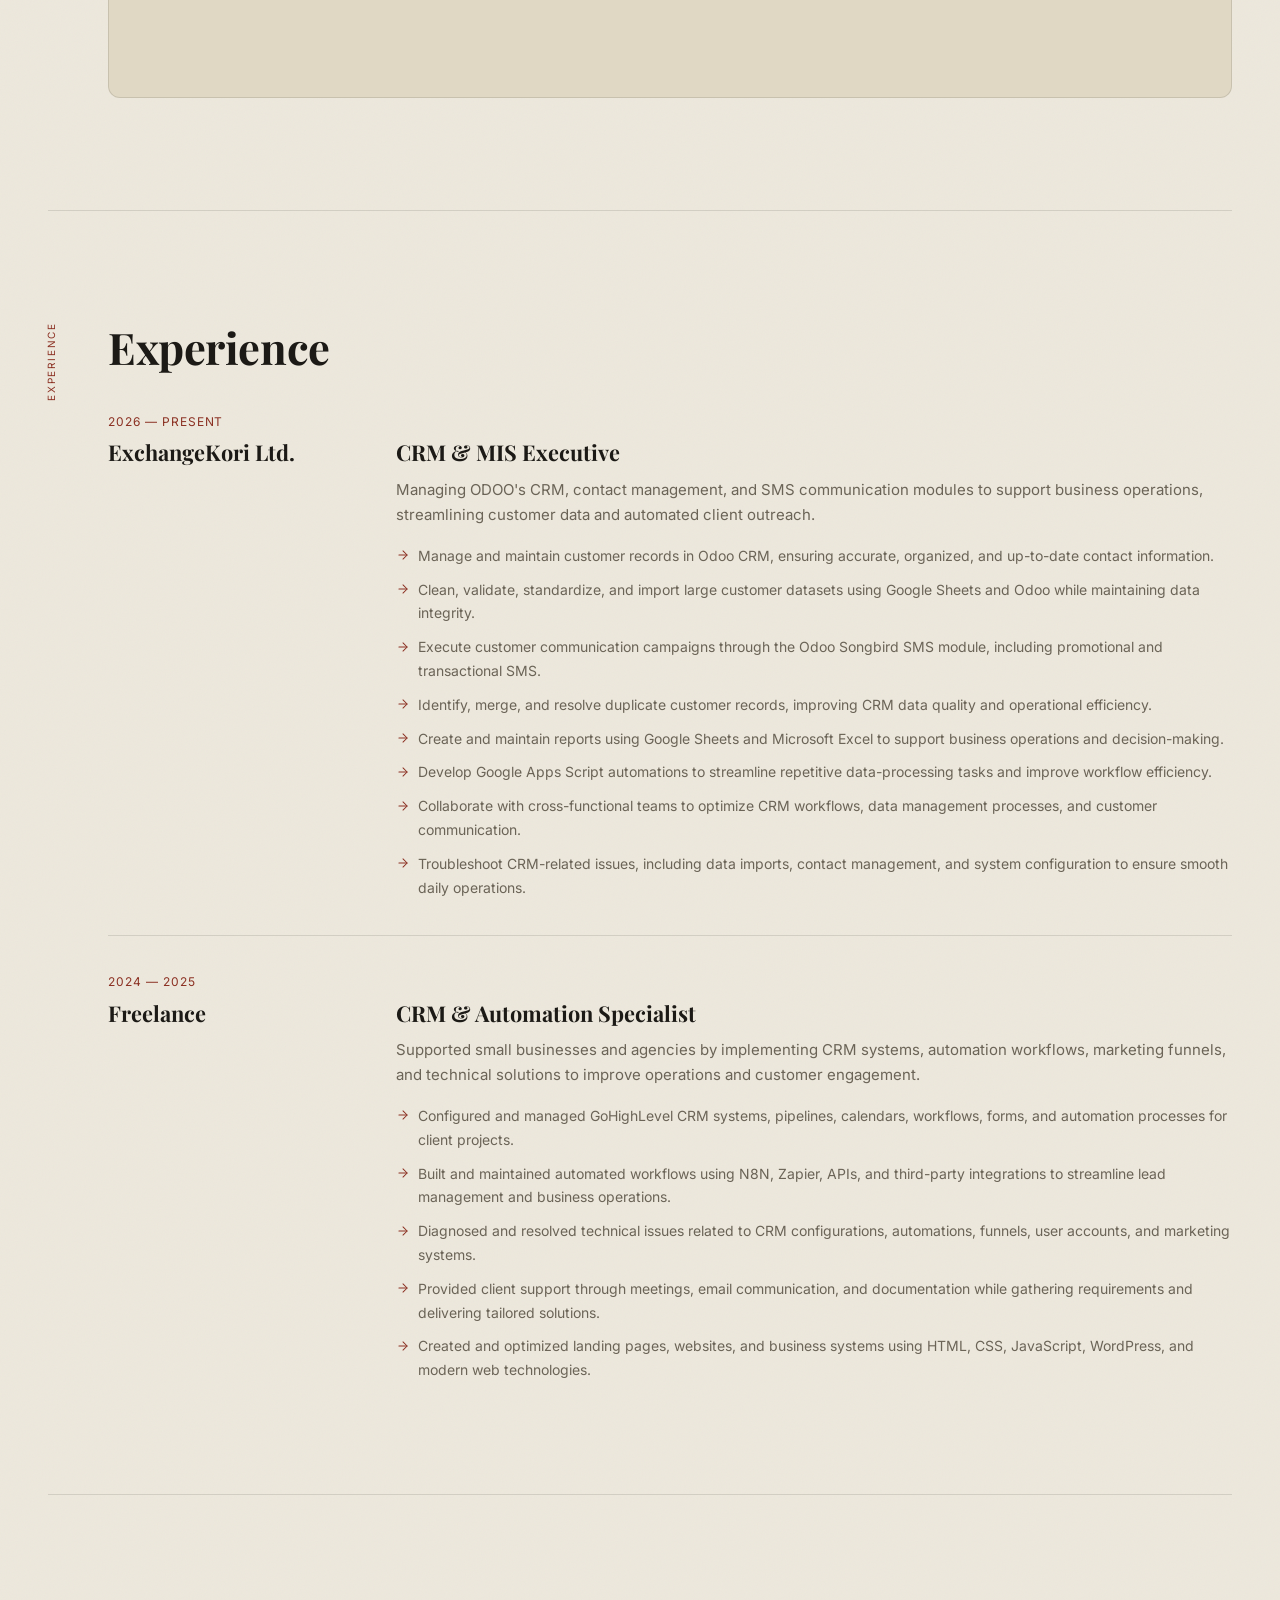
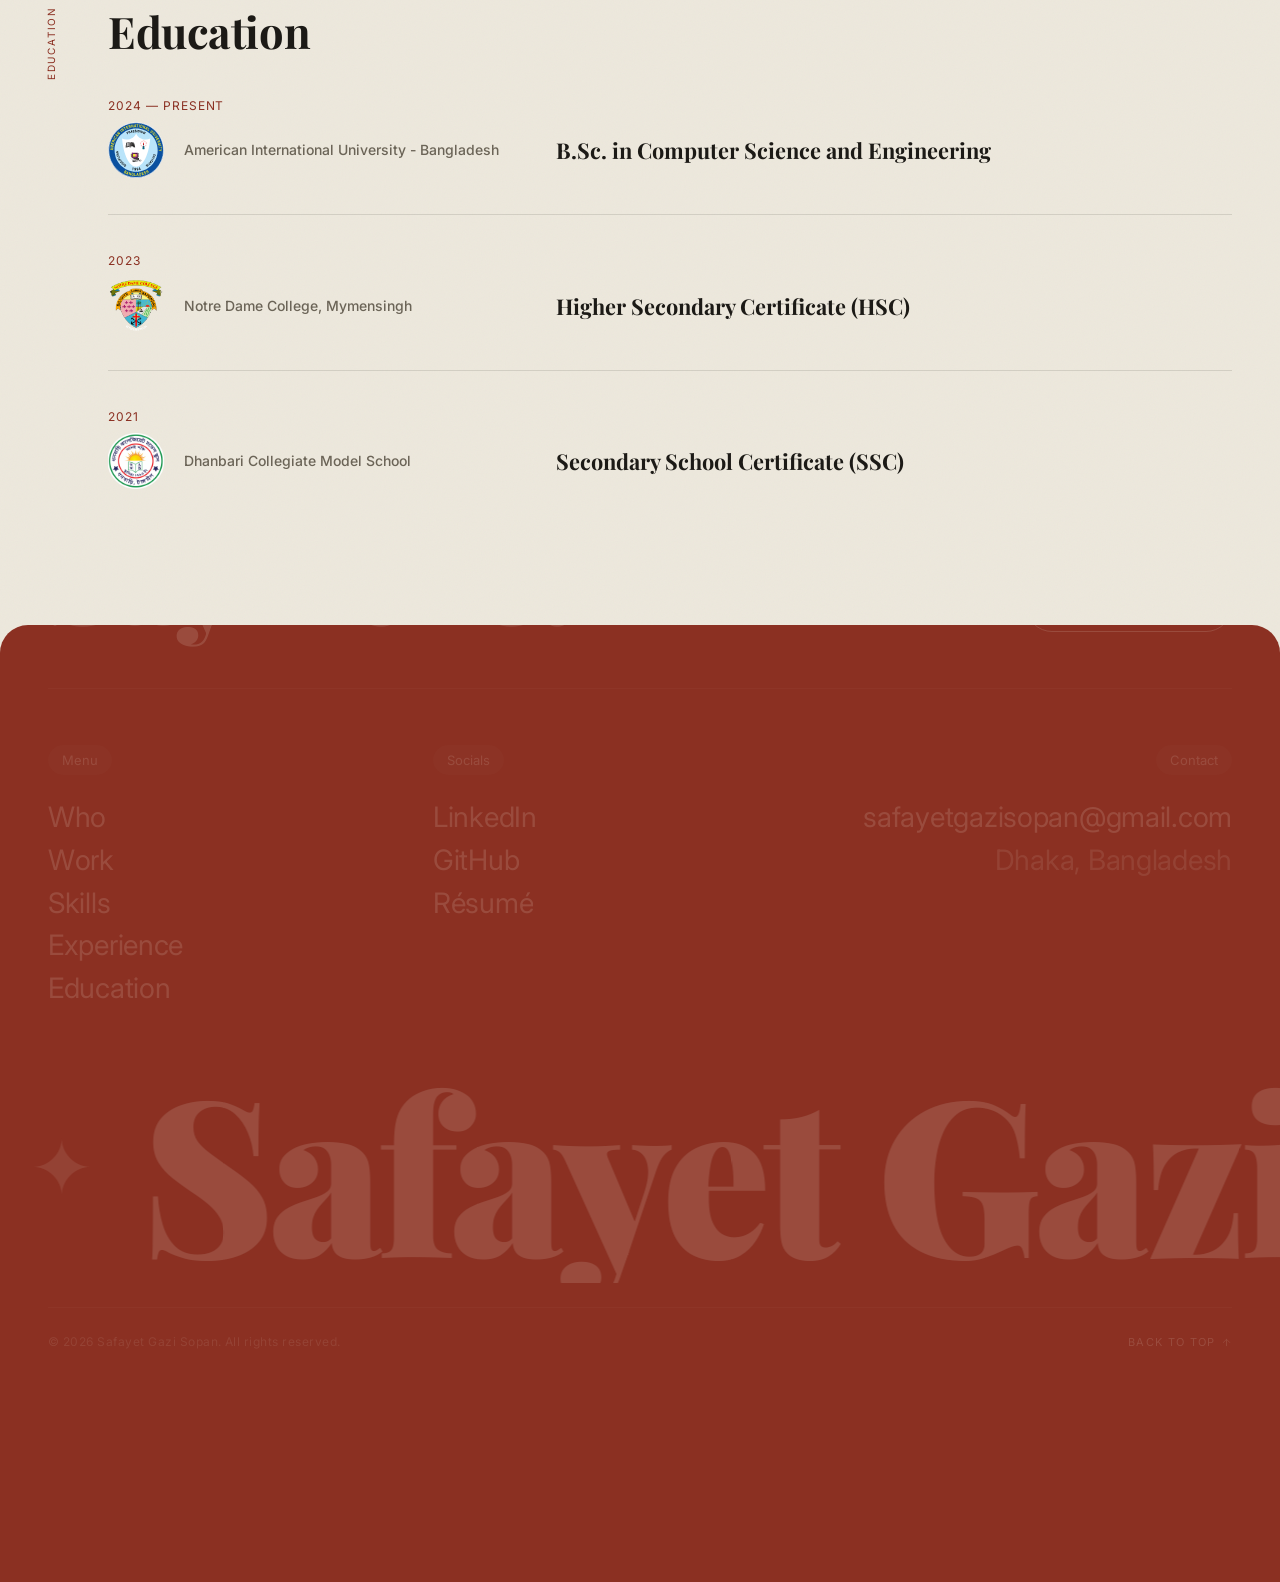
==== commit a8479e22: "Add the Beyond page: flip-card collage, Explore entrance and breathing dots The homepage's Beyond se" ====
--- a/index.html
+++ b/index.html
@@ -33,6 +33,15 @@
     <div class="cursor__ring-wrapper">
       <div class="cursor__ring"></div>
     </div>
+    <span class="cursor__label">
+      <span class="seal">
+          <svg class="seal__ring" viewBox="0 0 120 120">
+            <path id="sealPathCursor" fill="none" d="M60 60m-47 0a47 47 0 1 1 94 0a47 47 0 1 1-94 0"/>
+            <text><textPath href="#sealPathCursor" textLength="290">STEP INSIDE · STEP INSIDE · STEP INSIDE ·</textPath></text>
+          </svg>
+          <span class="seal__word">Explore</span>
+        </span>
+    </span>
   </div>
 
   <!-- NAV -->
@@ -403,9 +412,20 @@
           <p>Singing lets me express the song. Playing guitar lets me help build it.</p>
         </div>
         <div class="beyond__item beyond__item--photo animate-target" data-delay="2">
-          <div class="beyond__photo">
-            <img src="./img/beyond-photo.webp" alt="Safayet Gazi Sopan performing" width="1000" height="1500" loading="lazy" decoding="async">
-          </div>
+          <a href="./beyond.html" class="beyond__portal" aria-label="See photos from my shows">
+            <div class="beyond__photo">
+              <img src="./img/beyond-photo.webp" alt="Safayet Gazi Sopan performing" width="1000" height="1500" loading="lazy" decoding="async">
+            </div>
+            <span class="beyond__explore">
+              <span class="seal">
+                <svg class="seal__ring" viewBox="0 0 120 120">
+                  <path id="sealPathPhoto" fill="none" d="M60 60m-47 0a47 47 0 1 1 94 0a47 47 0 1 1-94 0"/>
+                  <text><textPath href="#sealPathPhoto" textLength="290">STEP INSIDE · STEP INSIDE · STEP INSIDE ·</textPath></text>
+                </svg>
+                <span class="seal__word">Explore</span>
+              </span>
+            </span>
+          </a>
         </div>
       </div>
     </div>
@@ -486,8 +506,8 @@
           <div class="exp-item__meta">
             <span class="exp-item__date">2024 — Present</span>
             <div class="exp-item__school">
-              <a class="exp-item__logo-link" href="https://www.aiub.edu/" target="_blank" rel="noopener" aria-label="American International University - Bangladesh website">
-                <span class="exp-item__logo-card">
+              <a class="exp-item__logo-link" data-tilt href="https://www.aiub.edu/" target="_blank" rel="noopener" aria-label="American International University - Bangladesh website">
+                <span class="exp-item__logo-card" data-tilt-card>
                   <img class="exp-item__logo" src="./assets/logos/aiub.svg" alt="" width="100" height="100" loading="lazy" decoding="async" />
                 </span>
               </a>
@@ -503,8 +523,8 @@
           <div class="exp-item__meta">
             <span class="exp-item__date">2023</span>
             <div class="exp-item__school">
-              <a class="exp-item__logo-link" href="https://ndcm.edu.bd/" target="_blank" rel="noopener" aria-label="Notre Dame College, Mymensingh website">
-                <span class="exp-item__logo-card">
+              <a class="exp-item__logo-link" data-tilt href="https://ndcm.edu.bd/" target="_blank" rel="noopener" aria-label="Notre Dame College, Mymensingh website">
+                <span class="exp-item__logo-card" data-tilt-card>
                   <img class="exp-item__logo" src="./assets/logos/notre-dame-mymensingh.png" alt="" width="192" height="187" loading="lazy" decoding="async" />
                 </span>
               </a>
@@ -520,8 +540,8 @@
           <div class="exp-item__meta">
             <span class="exp-item__date">2021</span>
             <div class="exp-item__school">
-              <a class="exp-item__logo-link" href="https://dhanbaricollegiateschool.edu.bd/" target="_blank" rel="noopener" aria-label="Dhanbari Collegiate Model School website">
-                <span class="exp-item__logo-card">
+              <a class="exp-item__logo-link" data-tilt href="https://dhanbaricollegiateschool.edu.bd/" target="_blank" rel="noopener" aria-label="Dhanbari Collegiate Model School website">
+                <span class="exp-item__logo-card" data-tilt-card>
                   <img class="exp-item__logo" src="./assets/logos/dhanbari-collegiate.png" alt="" width="150" height="150" loading="lazy" decoding="async" />
                 </span>
               </a>
--- a/src/css/style.css
+++ b/src/css/style.css
@@ -83,12 +83,13 @@
   border-radius: 50%;
   background: var(--accent);
   transform: translate(-50%, -50%);
+  transition: opacity 0.2s ease;
 }
 
 .cursor__ring-wrapper {
   position: absolute;
   inset: 0;
-  transition: transform 0.25s var(--ease-out);
+  transition: transform 0.25s var(--ease-out), opacity 0.2s ease;
 }
 
 .cursor.hover .cursor__ring-wrapper {
@@ -115,6 +116,87 @@
 
 .cursor.on-dark .cursor__ring {
   border-color: var(--bg);
+}
+
+/* over the Beyond section the cursor turns into the Explore button */
+.cursor__label {
+  position: absolute;
+  top: 50%;
+  left: 50%;
+  opacity: 0;
+  transform: translate(-50%, -50%) scale(0.4);
+  transition: opacity 0.25s ease, transform 0.55s cubic-bezier(0.34, 1.4, 0.64, 1);
+}
+
+.cursor.explore .cursor__label {
+  opacity: 1;
+  transform: translate(-50%, -50%) scale(1);
+}
+
+.cursor.explore .cursor__dot,
+.cursor.explore .cursor__ring-wrapper {
+  opacity: 0;
+}
+
+/* the button: a red seal with its invitation turning around the rim
+   and a ring breathing out from the edge */
+.seal {
+  --seal-size: 124px;
+  position: relative;
+  display: grid;
+  place-items: center;
+  width: var(--seal-size);
+  height: var(--seal-size);
+  border-radius: 50%;
+  background: var(--accent);
+  box-shadow:
+    0 14px 36px rgba(59, 16, 19, 0.38),
+    inset 0 0 0 1px rgba(237, 232, 220, 0.24);
+  color: var(--bg);
+}
+
+.seal::after {
+  content: "";
+  position: absolute;
+  inset: 0;
+  border: 1px solid var(--accent);
+  border-radius: 50%;
+  animation: sealBreath 2.8s var(--ease-out) infinite;
+}
+
+@keyframes sealBreath {
+  from { opacity: 0.7; transform: scale(1); }
+  to   { opacity: 0; transform: scale(1.32); }
+}
+
+.seal__ring {
+  position: absolute;
+  inset: 0;
+  width: 100%;
+  height: 100%;
+  animation: rotateCursor 16s linear infinite;
+}
+
+.seal__ring text {
+  fill: currentColor;
+  font-family: var(--font-body);
+  font-size: 8px;
+  font-weight: 500;
+  opacity: 0.82;
+}
+
+.seal__word {
+  font-family: var(--font-display);
+  font-size: 20px;
+  font-style: italic;
+  line-height: 1;
+}
+
+@media (prefers-reduced-motion: reduce) {
+  .seal::after,
+  .seal__ring {
+    animation: none;
+  }
 }
 
 /* ============================================================
@@ -194,8 +276,6 @@
   height: 100%;
   pointer-events: none;
   z-index: 0;
-  mix-blend-mode: multiply;
-  opacity: 0.9;
 }
 
 /* ============================================================
@@ -1164,6 +1244,359 @@
   display: block;
 }
 
+/* the homepage photo is the way into the Beyond page */
+.beyond__portal {
+  position: relative;
+  display: block;
+  border-radius: 12px;
+}
+
+.beyond__portal:focus-visible {
+  outline: 2px solid var(--accent);
+  outline-offset: 4px;
+}
+
+/* touch screens have no cursor to become the button, so it sits on the photo */
+.beyond__explore {
+  position: absolute;
+  right: 14px;
+  bottom: 14px;
+}
+
+.beyond__explore .seal {
+  --seal-size: 108px;
+  box-shadow: inset 0 0 0 1px rgba(237, 232, 220, 0.24);
+}
+
+.beyond__explore .seal__word {
+  font-size: 18px;
+}
+
+@media (hover: hover) and (pointer: fine) {
+  .beyond__explore {
+    display: none;
+  }
+}
+
+/* the button opening out over the homepage; the Beyond page's loader takes over */
+.curtain {
+  position: fixed;
+  inset: 0;
+  z-index: 100001;
+  background: var(--loader-bg);
+  clip-path: circle(0);
+}
+
+/* ============================================================
+   BEYOND PAGE — dark collage of flip cards, exactly one screen
+   ============================================================ */
+.page-beyond {
+  display: flex;
+  flex-direction: column;
+  height: 100vh;
+  height: 100dvh;
+  overflow: hidden;
+  background-color: var(--loader-bg);
+  color: var(--bg);
+}
+
+.page-beyond main {
+  position: relative;
+  flex: 1;
+  min-height: 0;
+}
+
+.beyond-home {
+  position: relative;
+  display: block;
+  flex: none;
+  width: 84px;
+  height: 46px;
+  margin: 12px var(--pad-x) 0;
+  background: var(--bg);
+  -webkit-mask: url("../../assets/sopanLogo.svg") left center / contain no-repeat;
+  mask: url("../../assets/sopanLogo.svg") left center / contain no-repeat;
+}
+
+.bento {
+  display: grid;
+  grid-template-columns: repeat(6, minmax(0, 1fr));
+  grid-auto-rows: minmax(0, 1fr);
+  grid-auto-flow: dense;
+  gap: 14px;
+  height: 100%;
+  padding: 12px var(--pad-x) 24px;
+}
+
+.bento__tile {
+  position: relative;
+  display: block;
+  width: 100%;
+  border-radius: 12px;
+  container-type: size;
+  perspective: 900px;
+  animation: tileIn 0.8s var(--ease-out) calc(var(--n, 0) * 60ms) both paused;
+}
+
+.bento.is-in .bento__tile {
+  animation-play-state: running;
+}
+
+@keyframes tileIn {
+  from { opacity: 0; transform: translateY(28px); }
+  to   { opacity: 1; transform: none; }
+}
+
+.bento__tile--big  { grid-column: span 2; grid-row: span 3; }
+.bento__tile--wide { grid-column: span 2; }
+.bento__tile--tall { grid-row: span 2; }
+
+.bento__fill {
+  display: block;
+  width: 100%;
+  height: 100%;
+  border-radius: 12px;
+  background: rgba(237, 232, 220, 0.05);
+}
+
+.flip-card {
+  padding: 0;
+  border: 0;
+  background: none;
+  color: inherit;
+  font: inherit;
+  text-align: left;
+}
+
+.flip-card:focus-visible {
+  outline: 2px solid var(--bg);
+  outline-offset: 3px;
+}
+
+.flip-card__tilt {
+  display: block;
+  width: 100%;
+  height: 100%;
+  transform-style: preserve-3d;
+}
+
+.flip-card__inner {
+  position: relative;
+  display: block;
+  width: 100%;
+  height: 100%;
+  transform-style: preserve-3d;
+  transition: transform 0.8s var(--ease-in-out);
+}
+
+.flip-card.is-flipped .flip-card__inner {
+  transform: rotateY(180deg);
+}
+
+.flip-card__face {
+  position: absolute;
+  inset: 0;
+  display: block;
+  overflow: hidden;
+  border-radius: 12px;
+  backface-visibility: hidden;
+  -webkit-backface-visibility: hidden;
+}
+
+.flip-card__face img {
+  display: block;
+  width: 100%;
+  height: 100%;
+  object-fit: cover;
+}
+
+.flip-card__face--back {
+  display: flex;
+  flex-direction: column;
+  justify-content: flex-end;
+  gap: 8px;
+  padding: 24px;
+  background: var(--accent);
+  transform: rotateY(180deg);
+}
+
+/* a card with a drawing: a cream print instead of the red back */
+.flip-card__face--paper {
+  background: var(--bg);
+  color: var(--ink);
+}
+
+.flip-card__art {
+  display: block;
+  flex: 1;
+  min-height: 0;
+}
+
+.art {
+  display: block;
+  width: 100%;
+  height: 100%;
+}
+
+/* wide tiles are short: drawing on the left, words on the right */
+.bento__tile--wide .flip-card__face--paper {
+  display: grid;
+  grid-template-columns: minmax(0, 2fr) minmax(0, 3fr);
+  grid-template-rows: 1fr auto auto auto 1fr;
+  column-gap: 16px;
+  row-gap: 6px;
+  padding: 16px;
+}
+
+.bento__tile--wide .flip-card__art {
+  grid-column: 1;
+  grid-row: 1 / -1;
+}
+
+.bento__tile--wide .flip-card__title { grid-area: 2 / 2; }
+.bento__tile--wide .flip-card__place { grid-area: 3 / 2; }
+.bento__tile--wide .flip-card__text  { grid-area: 4 / 2; }
+
+/* the drawing inks itself in as the card turns over, then the colour
+   washes in. Turning back, it resets once the card has hidden it. */
+.art__line {
+  fill: none;
+  stroke: currentColor;
+  stroke-width: 1.3;
+  stroke-linecap: round;
+  stroke-linejoin: round;
+  stroke-dasharray: 1 2;
+  stroke-dashoffset: 1.01;
+  transition: stroke-dashoffset 0.01s linear 0.6s;
+}
+
+.art__wash,
+.art__leaf,
+.art__fill {
+  opacity: 0;
+  transition: opacity 0.01s linear 0.6s;
+}
+
+.art__wash { fill: var(--accent); }
+.art__leaf { fill: #5E5A34; }
+
+.is-flipped .art__line {
+  stroke-dashoffset: 0;
+  transition: stroke-dashoffset 1.1s var(--ease-in-out) calc(0.35s + var(--d) * 12ms);
+}
+
+.is-flipped .art__wash,
+.is-flipped .art__leaf,
+.is-flipped .art__fill {
+  opacity: 1;
+  transition: opacity 0.9s ease 1.3s;
+}
+
+@media (prefers-reduced-motion: reduce) {
+  .art__line {
+    stroke-dashoffset: 0;
+    transition: none;
+  }
+
+  .art__wash,
+  .art__leaf,
+  .art__fill {
+    opacity: 1;
+    transition: none;
+  }
+}
+
+.flip-card__title {
+  font-family: 'Playfair Display', 'Noto Serif Bengali', serif;
+  font-size: clamp(20px, 2.2vw, 30px);
+  font-weight: 700;
+  line-height: 1.2;
+}
+
+.flip-card__place {
+  font-size: 11px;
+  letter-spacing: 0.1em;
+  text-transform: uppercase;
+  opacity: 0.75;
+}
+
+.flip-card__text {
+  font-size: 14px;
+  line-height: 1.6;
+}
+
+/* small tiles: the back's text shrinks to fit */
+@container (max-width: 300px) {
+  .flip-card__face--back {
+    gap: 4px;
+    padding: 12px;
+  }
+
+  .flip-card__title {
+    font-size: 15px;
+  }
+
+  .flip-card__place {
+    font-size: 9px;
+  }
+
+  .flip-card__text {
+    font-size: 11px;
+    line-height: 1.4;
+  }
+
+  .art__line {
+    stroke-width: 1.8;
+  }
+}
+
+@container (max-width: 180px) {
+  .art__line {
+    stroke-width: 2.6;
+  }
+}
+
+/* short tiles shrink the drawing further, so its lines need more weight */
+@container (max-height: 300px) {
+  .art__line {
+    stroke-width: 2.4;
+  }
+}
+
+@container (max-height: 140px) {
+  .art__line {
+    stroke-width: 3.4;
+  }
+
+  .bento__tile--wide .flip-card__face--paper {
+    column-gap: 8px;
+    row-gap: 2px;
+    padding: 8px;
+  }
+
+  .flip-card__title {
+    font-size: 13px;
+  }
+
+  .flip-card__place {
+    font-size: 8px;
+  }
+
+  .flip-card__text {
+    font-size: 10px;
+    line-height: 1.3;
+  }
+}
+
+/* upright screens: the same nine tiles, three across and six down */
+@media (orientation: portrait) {
+  .bento {
+    grid-template-columns: repeat(3, minmax(0, 1fr));
+    gap: 10px;
+    padding-bottom: 16px;
+  }
+}
+
 /* ============================================================
    VIDEO
    ============================================================ */
@@ -1276,13 +1709,17 @@
   display: block;
   width: 100%;
   height: 100%;
+}
+
+/* leans towards the pointer (the values come from script.js) */
+[data-tilt-card] {
   transform: translate(var(--card-x, 0), var(--card-y, 0))
     rotateX(var(--card-rx, 0deg)) rotateY(var(--card-ry, 0deg));
   transition: scale 0.6s var(--ease-out);
 }
 
 @media (hover: hover) {
-  .exp-item__logo-link:hover .exp-item__logo-card {
+  [data-tilt]:hover [data-tilt-card] {
     scale: 1.03;
   }
 }
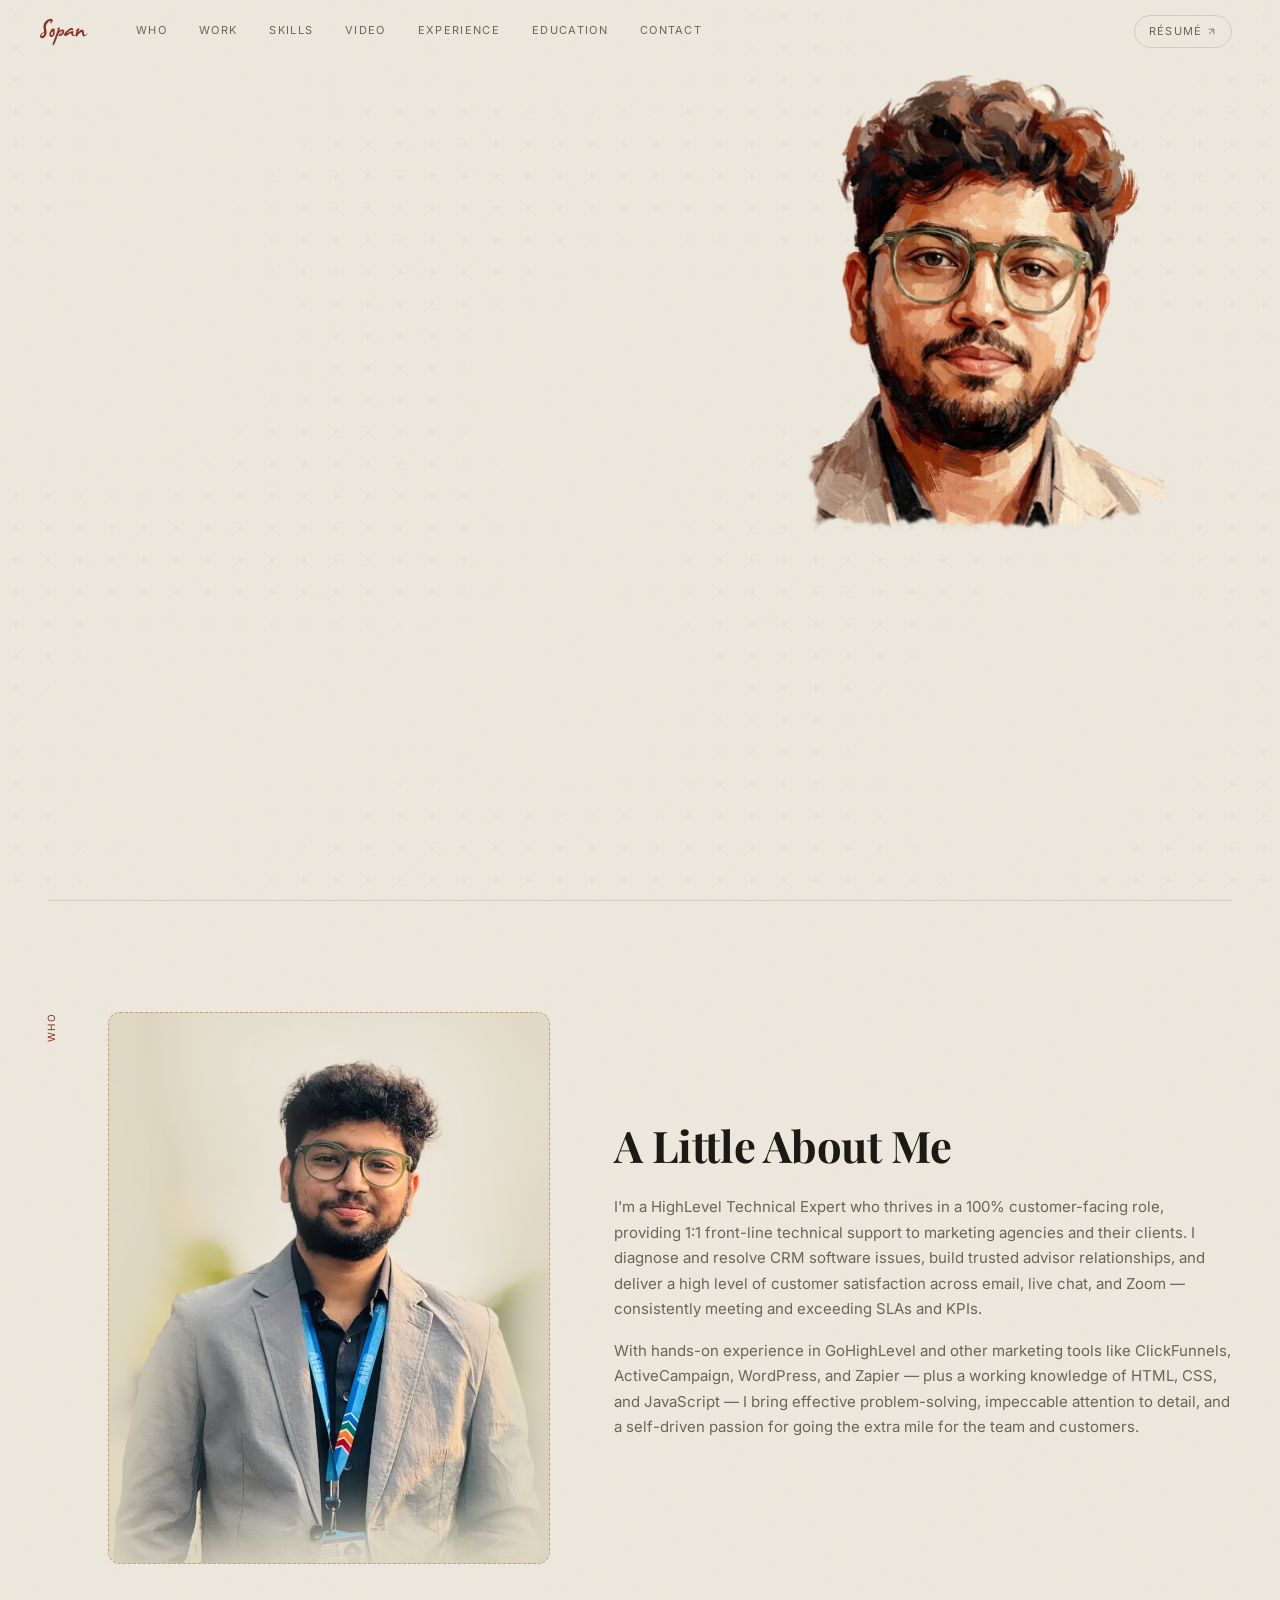
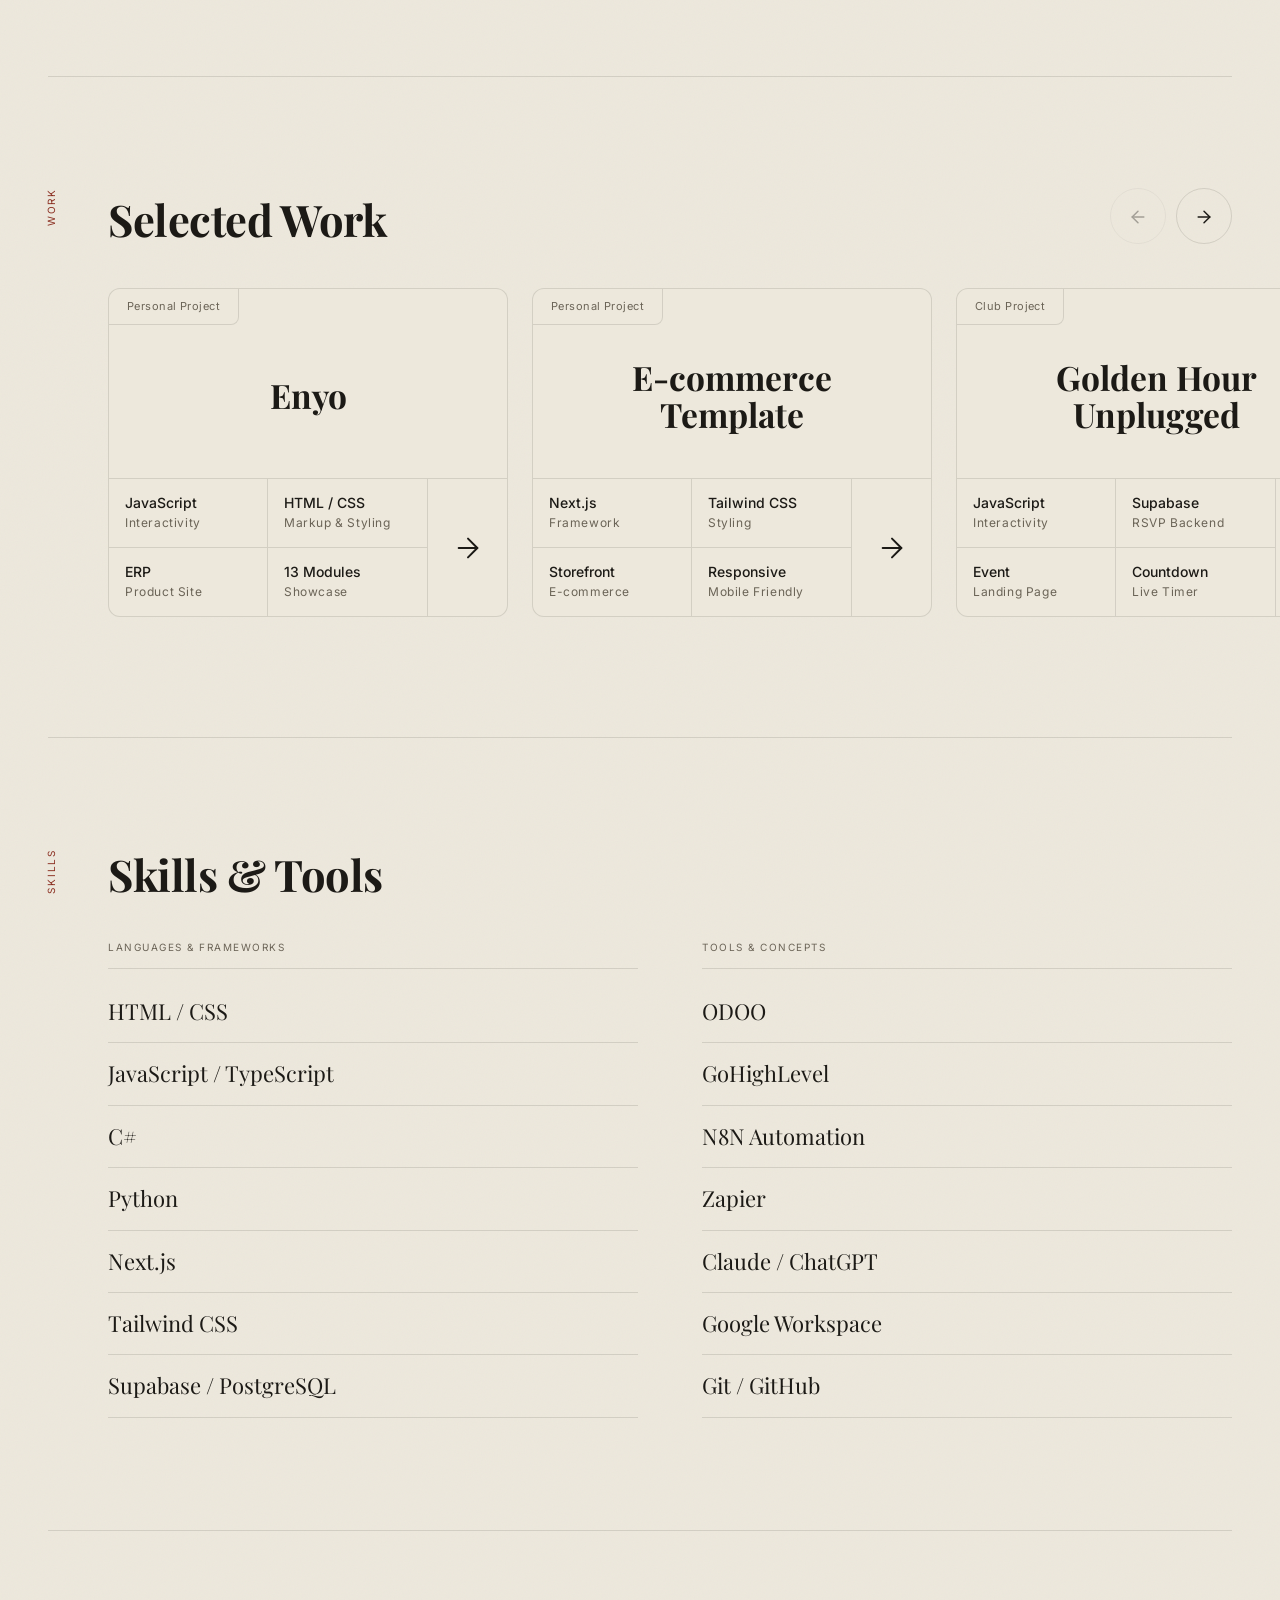
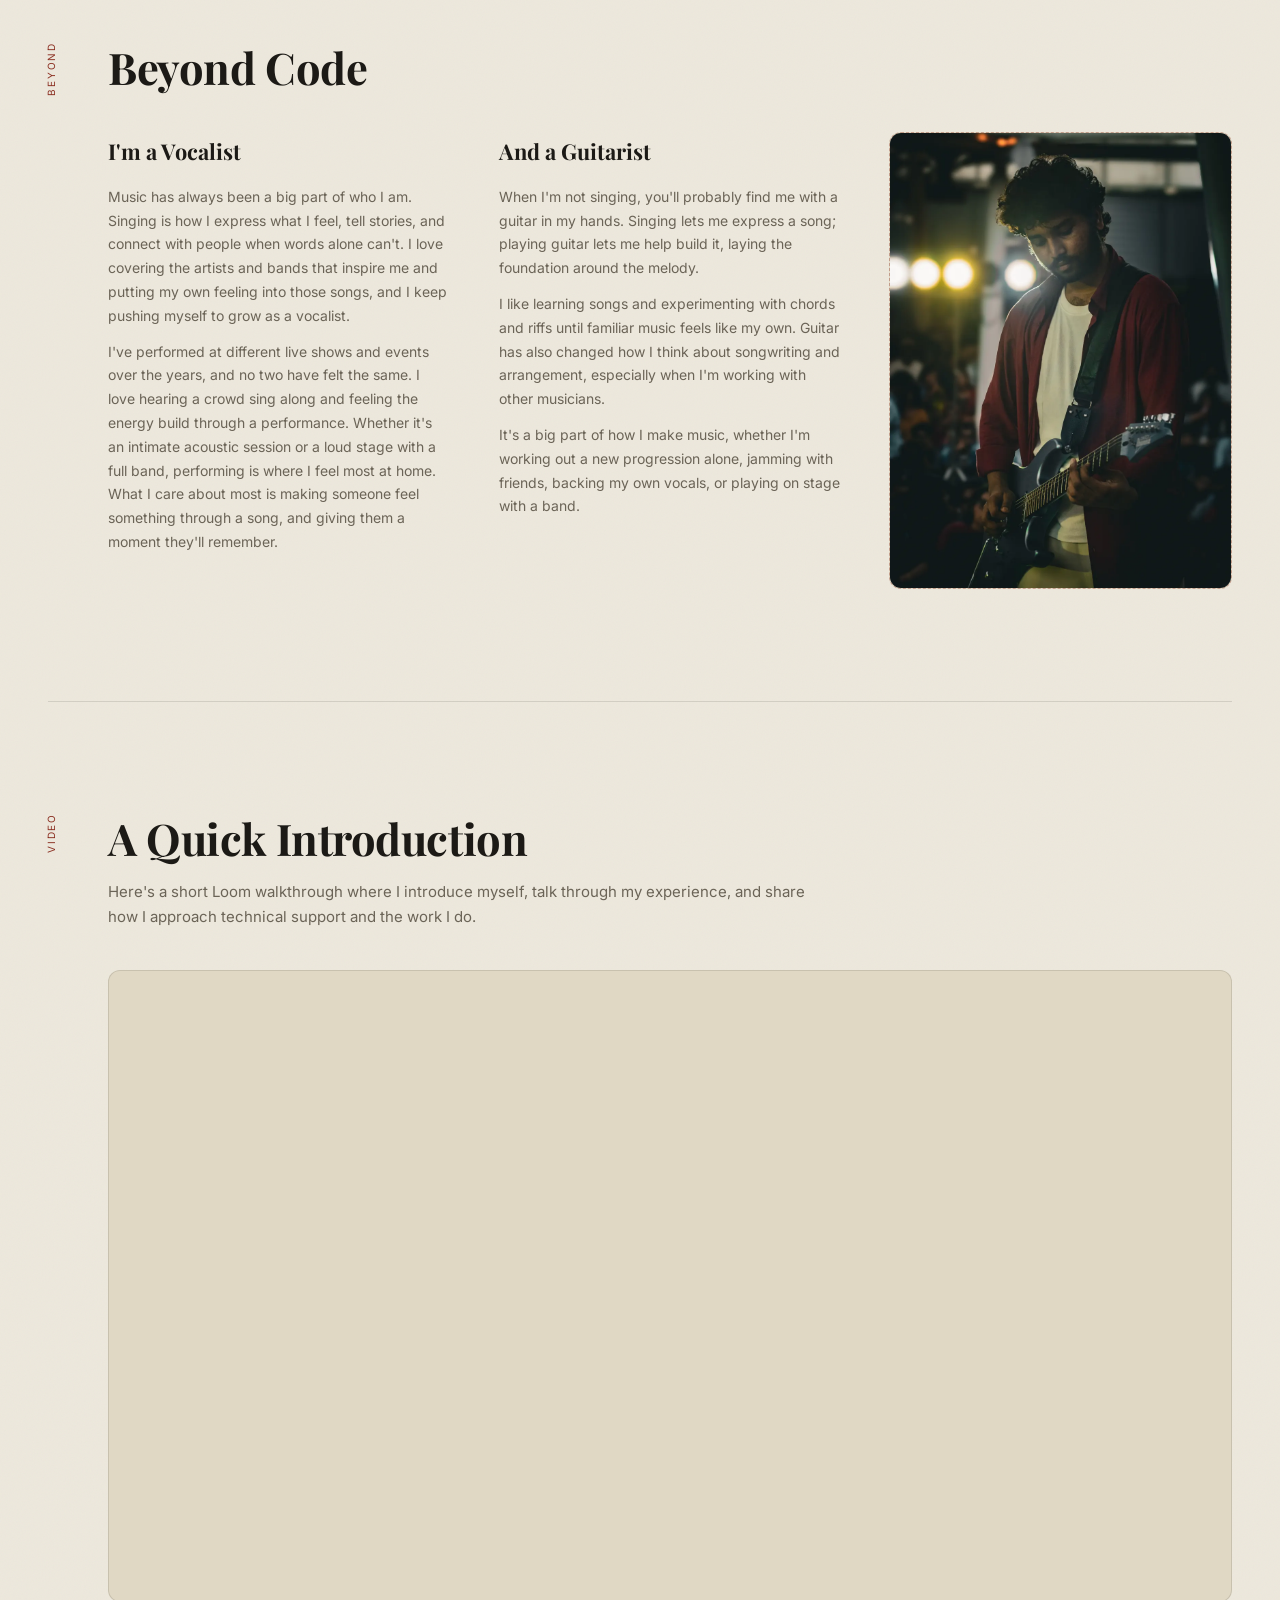
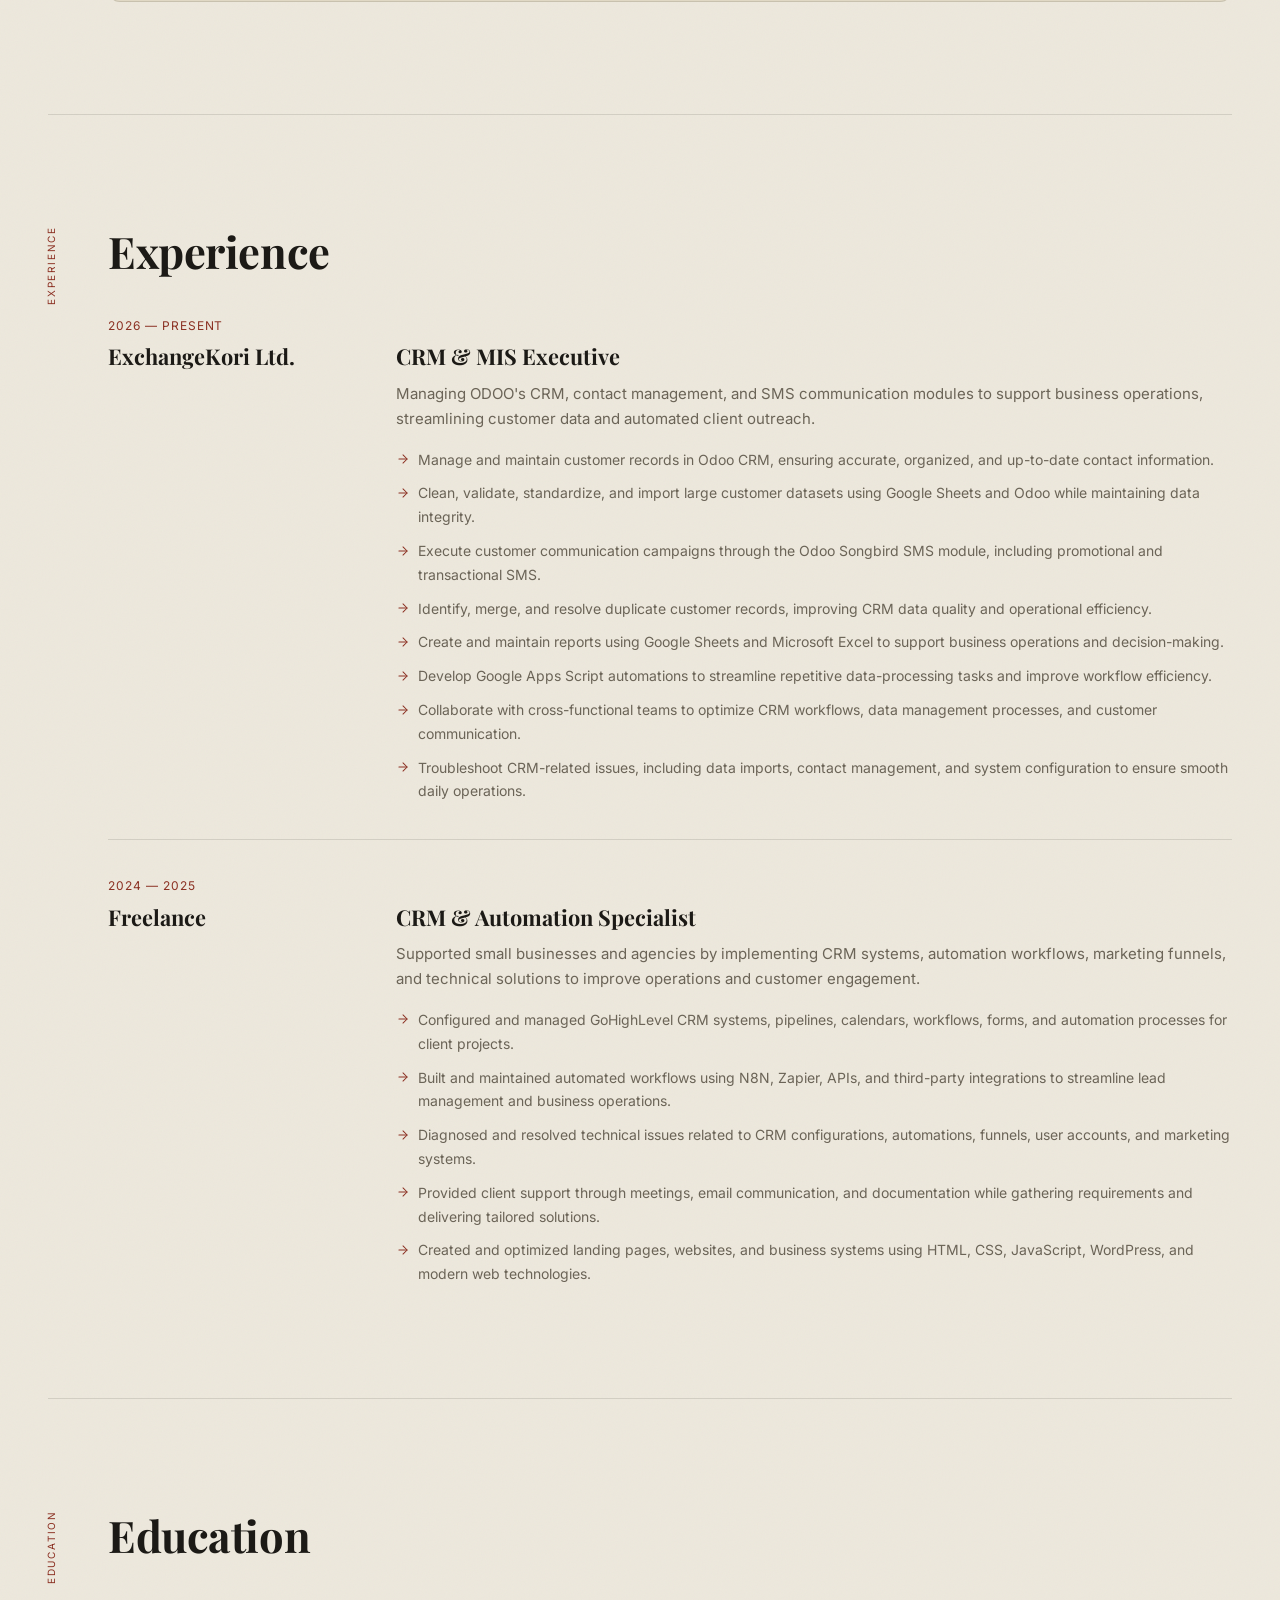
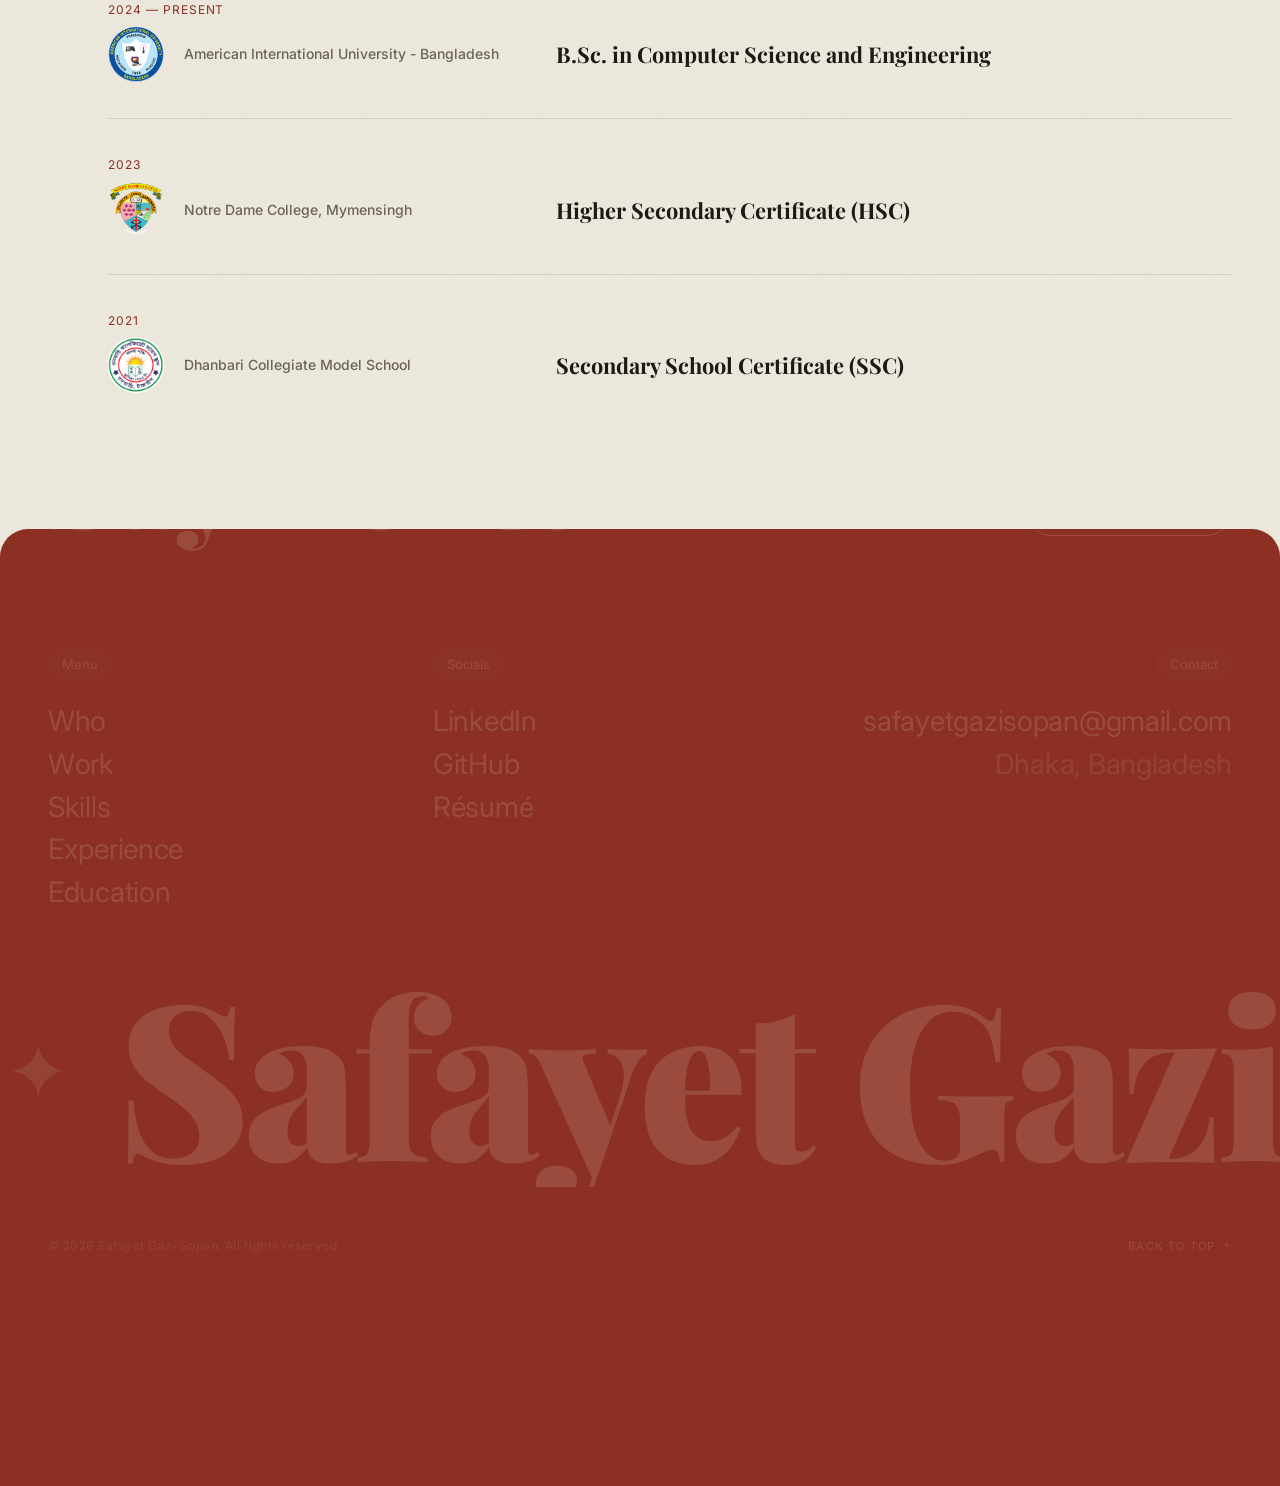
==== commit 642b498c: "Tighten the vocalist and guitarist copy Co-Authored-By: Claude Opus 5.5 <noreply@anthropic.com>" ====
--- a/index.html
+++ b/index.html
@@ -400,16 +400,14 @@
       <div class="beyond__grid">
         <div class="beyond__item animate-target" data-delay="0">
           <h4 class="beyond__head">I'm a Vocalist</h4>
-          <p>Music has always been a big part of who I am. Singing gives me a way to express emotions, tell stories, and connect with people in a way that words alone sometimes can't. I love covering songs from the artists and bands that inspire me, putting my own feeling into every performance, and constantly challenging myself to grow as a vocalist.</p>
-          <p>Over the years, I've had the opportunity to perform at different live shows and events, each one bringing a completely different experience. There's something special about standing in front of a crowd, hearing everyone sing along, and feeling the energy build throughout a performance. Whether it's an intimate acoustic session or a loud stage with a full band, performing is where I feel most at home.</p>
-          <p>For me, being a vocalist isn't just about hitting the right notes. It's about emotion, presence, and connection — making someone feel something through a song and creating a moment they'll remember.</p>
+          <p>Music has always been a big part of who I am. Singing is how I express what I feel, tell stories, and connect with people when words alone can't. I love covering the artists and bands that inspire me and putting my own feeling into those songs, and I keep pushing myself to grow as a vocalist.</p>
+          <p>I've performed at different live shows and events over the years, and no two have felt the same. I love hearing a crowd sing along and feeling the energy build through a performance. Whether it's an intimate acoustic session or a loud stage with a full band, performing is where I feel most at home. What I care about most is making someone feel something through a song, and giving them a moment they'll remember.</p>
         </div>
         <div class="beyond__item animate-target" data-delay="1">
           <h4 class="beyond__head">And a Guitarist</h4>
-          <p>When I'm not singing, you'll probably find me with a guitar in my hands. Guitar gives me another way to understand and experience music — not just as someone performing a melody, but as someone who can build the foundation around it.</p>
-          <p>I enjoy learning songs, experimenting with different chords and riffs, and finding new ways to make familiar music feel like my own. Playing guitar has also helped me understand songwriting and arrangement from a completely different perspective, especially when working with other musicians.</p>
-          <p>Whether I'm sitting alone and figuring out a new progression, casually jamming with friends, accompanying my own vocals, or playing on stage with a band, the guitar has become an important part of how I create music.</p>
-          <p>Singing lets me express the song. Playing guitar lets me help build it.</p>
+          <p>When I'm not singing, you'll probably find me with a guitar in my hands. Singing lets me express a song; playing guitar lets me help build it, laying the foundation around the melody.</p>
+          <p>I like learning songs and experimenting with chords and riffs until familiar music feels like my own. Guitar has also changed how I think about songwriting and arrangement, especially when I'm working with other musicians.</p>
+          <p>It's a big part of how I make music, whether I'm working out a new progression alone, jamming with friends, backing my own vocals, or playing on stage with a band.</p>
         </div>
         <div class="beyond__item beyond__item--photo animate-target" data-delay="2">
           <a href="./beyond.html" class="beyond__portal" aria-label="See photos from my shows">
--- a/src/css/style.css
+++ b/src/css/style.css
@@ -40,6 +40,18 @@
   -webkit-text-size-adjust: 100%;
 }
 
+/* moving between pages: hold the old page on screen and fade to the new
+   one, so nothing blank ever shows in between */
+@media (prefers-reduced-motion: no-preference) {
+  @view-transition {
+    navigation: auto;
+  }
+
+  ::view-transition-group(root) {
+    animation-duration: 0.4s;
+  }
+}
+
 /* ============================================================
    CUSTOM CURSOR — only for real mouse pointers
    ============================================================ */
@@ -177,6 +189,12 @@
   animation: rotateCursor 16s linear infinite;
 }
 
+/* no need to keep turning while the button is hidden */
+.cursor:not(.explore) .seal::after,
+.cursor:not(.explore) .seal__ring {
+  animation-play-state: paused;
+}
+
 .seal__ring text {
   fill: currentColor;
   font-family: var(--font-body);
@@ -290,20 +308,14 @@
 }
 
 body {
-  opacity: 0;
   background: var(--bg);
   color: var(--ink);
   font-family: var(--font-body);
   font-size: 15px;
   line-height: 1.7;
   overflow-x: hidden;
-  animation: pageReveal 0.3s ease forwards;
   /* subtle grain */
   background-image: url("data:image/svg+xml,%3Csvg xmlns='http://www.w3.org/2000/svg' width='300' height='300'%3E%3Cfilter id='n'%3E%3CfeTurbulence type='fractalNoise' baseFrequency='0.75' numOctaves='4' stitchTiles='stitch'/%3E%3C/filter%3E%3Crect width='300' height='300' filter='url(%23n)' opacity='0.035'/%3E%3C/svg%3E");
-}
-
-@keyframes pageReveal {
-  to { opacity: 1; }
 }
 
 main {
@@ -1278,13 +1290,25 @@
   }
 }
 
-/* the button opening out over the homepage; the Beyond page's loader takes over */
-.curtain {
+/* the Explore button growing to fill the screen: it starts the button's
+   red and deepens to the collage's colour on the way */
+.grow-circle {
   position: fixed;
+  z-index: 100001;
+  border-radius: 50%;
+  background: var(--accent);
+  overflow: hidden;
+  pointer-events: none;
+  transform: scale(0);
+  will-change: transform;
+}
+
+.grow-circle__depth {
+  position: absolute;
   inset: 0;
-  z-index: 100001;
   background: var(--loader-bg);
-  clip-path: circle(0);
+  opacity: 0;
+  will-change: opacity;
 }
 
 /* ============================================================
@@ -1306,13 +1330,57 @@
   min-height: 0;
 }
 
+.beyond-bar {
+  position: relative;
+  flex: none;
+  display: flex;
+  align-items: center;
+  gap: 16px;
+  margin: 12px var(--pad-x) 0;
+}
+
+.beyond-back {
+  display: inline-flex;
+  align-items: center;
+  gap: 6px;
+  padding: 7px 14px 7px 11px;
+  border: 1px solid rgba(237, 232, 220, 0.3);
+  border-radius: 999px;
+  color: var(--bg);
+  font-size: 11px;
+  font-weight: 500;
+  letter-spacing: 0.1em;
+  text-decoration: none;
+  text-transform: uppercase;
+  transition: background 0.3s ease, color 0.3s ease, border-color 0.3s ease;
+}
+
+.beyond-back .icon {
+  transition: transform 0.35s var(--ease-out);
+}
+
+.beyond-back:focus-visible {
+  outline: 2px solid var(--bg);
+  outline-offset: 3px;
+}
+
+@media (hover: hover) {
+  .beyond-back:hover {
+    border-color: var(--bg);
+    background: var(--bg);
+    color: var(--loader-bg);
+  }
+
+  .beyond-back:hover .icon {
+    transform: translateX(-3px);
+  }
+}
+
 .beyond-home {
-  position: relative;
   display: block;
   flex: none;
   width: 84px;
   height: 46px;
-  margin: 12px var(--pad-x) 0;
   background: var(--bg);
   -webkit-mask: url("../../assets/sopanLogo.svg") left center / contain no-repeat;
   mask: url("../../assets/sopanLogo.svg") left center / contain no-repeat;
@@ -1334,7 +1402,7 @@
   width: 100%;
   border-radius: 12px;
   container-type: size;
-  perspective: 900px;
+  perspective: 1500px;
   animation: tileIn 0.8s var(--ease-out) calc(var(--n, 0) * 60ms) both paused;
 }
 
@@ -1386,7 +1454,8 @@
   width: 100%;
   height: 100%;
   transform-style: preserve-3d;
-  transition: transform 0.8s var(--ease-in-out);
+  transition: transform 0.9s cubic-bezier(0.45, 0.05, 0.15, 1);
+  will-change: transform;   /* ready before the click, not during it */
 }
 
 .flip-card.is-flipped .flip-card__inner {
@@ -1457,8 +1526,9 @@
 .bento__tile--wide .flip-card__place { grid-area: 3 / 2; }
 .bento__tile--wide .flip-card__text  { grid-area: 4 / 2; }
 
-/* the drawing inks itself in as the card turns over, then the colour
-   washes in. Turning back, it resets once the card has hidden it. */
+/* the drawing inks itself in once the card has turned, then the colour
+   washes in. Painting during the turn would make it stutter, so turning
+   back, it also waits until the card has stopped before resetting. */
 .art__line {
   fill: none;
   stroke: currentColor;
@@ -1467,14 +1537,14 @@
   stroke-linejoin: round;
   stroke-dasharray: 1 2;
   stroke-dashoffset: 1.01;
-  transition: stroke-dashoffset 0.01s linear 0.6s;
+  transition: stroke-dashoffset 0.01s linear 0.95s;
 }
 
 .art__wash,
 .art__leaf,
 .art__fill {
   opacity: 0;
-  transition: opacity 0.01s linear 0.6s;
+  transition: opacity 0.01s linear 0.95s;
 }
 
 .art__wash { fill: var(--accent); }
@@ -1482,14 +1552,14 @@
 
 .is-flipped .art__line {
   stroke-dashoffset: 0;
-  transition: stroke-dashoffset 1.1s var(--ease-in-out) calc(0.35s + var(--d) * 12ms);
+  transition: stroke-dashoffset 1s var(--ease-in-out) calc(0.8s + var(--d) * 10ms);
 }
 
 .is-flipped .art__wash,
 .is-flipped .art__leaf,
 .is-flipped .art__fill {
   opacity: 1;
-  transition: opacity 0.9s ease 1.3s;
+  transition: opacity 0.8s ease 1.6s;
 }
 
 @media (prefers-reduced-motion: reduce) {
@@ -1711,10 +1781,8 @@
   height: 100%;
 }
 
-/* leans towards the pointer (the values come from script.js) */
+/* leans towards the pointer (script.js sets the transform) */
 [data-tilt-card] {
-  transform: translate(var(--card-x, 0), var(--card-y, 0))
-    rotateX(var(--card-rx, 0deg)) rotateY(var(--card-ry, 0deg));
   transition: scale 0.6s var(--ease-out);
 }
 
